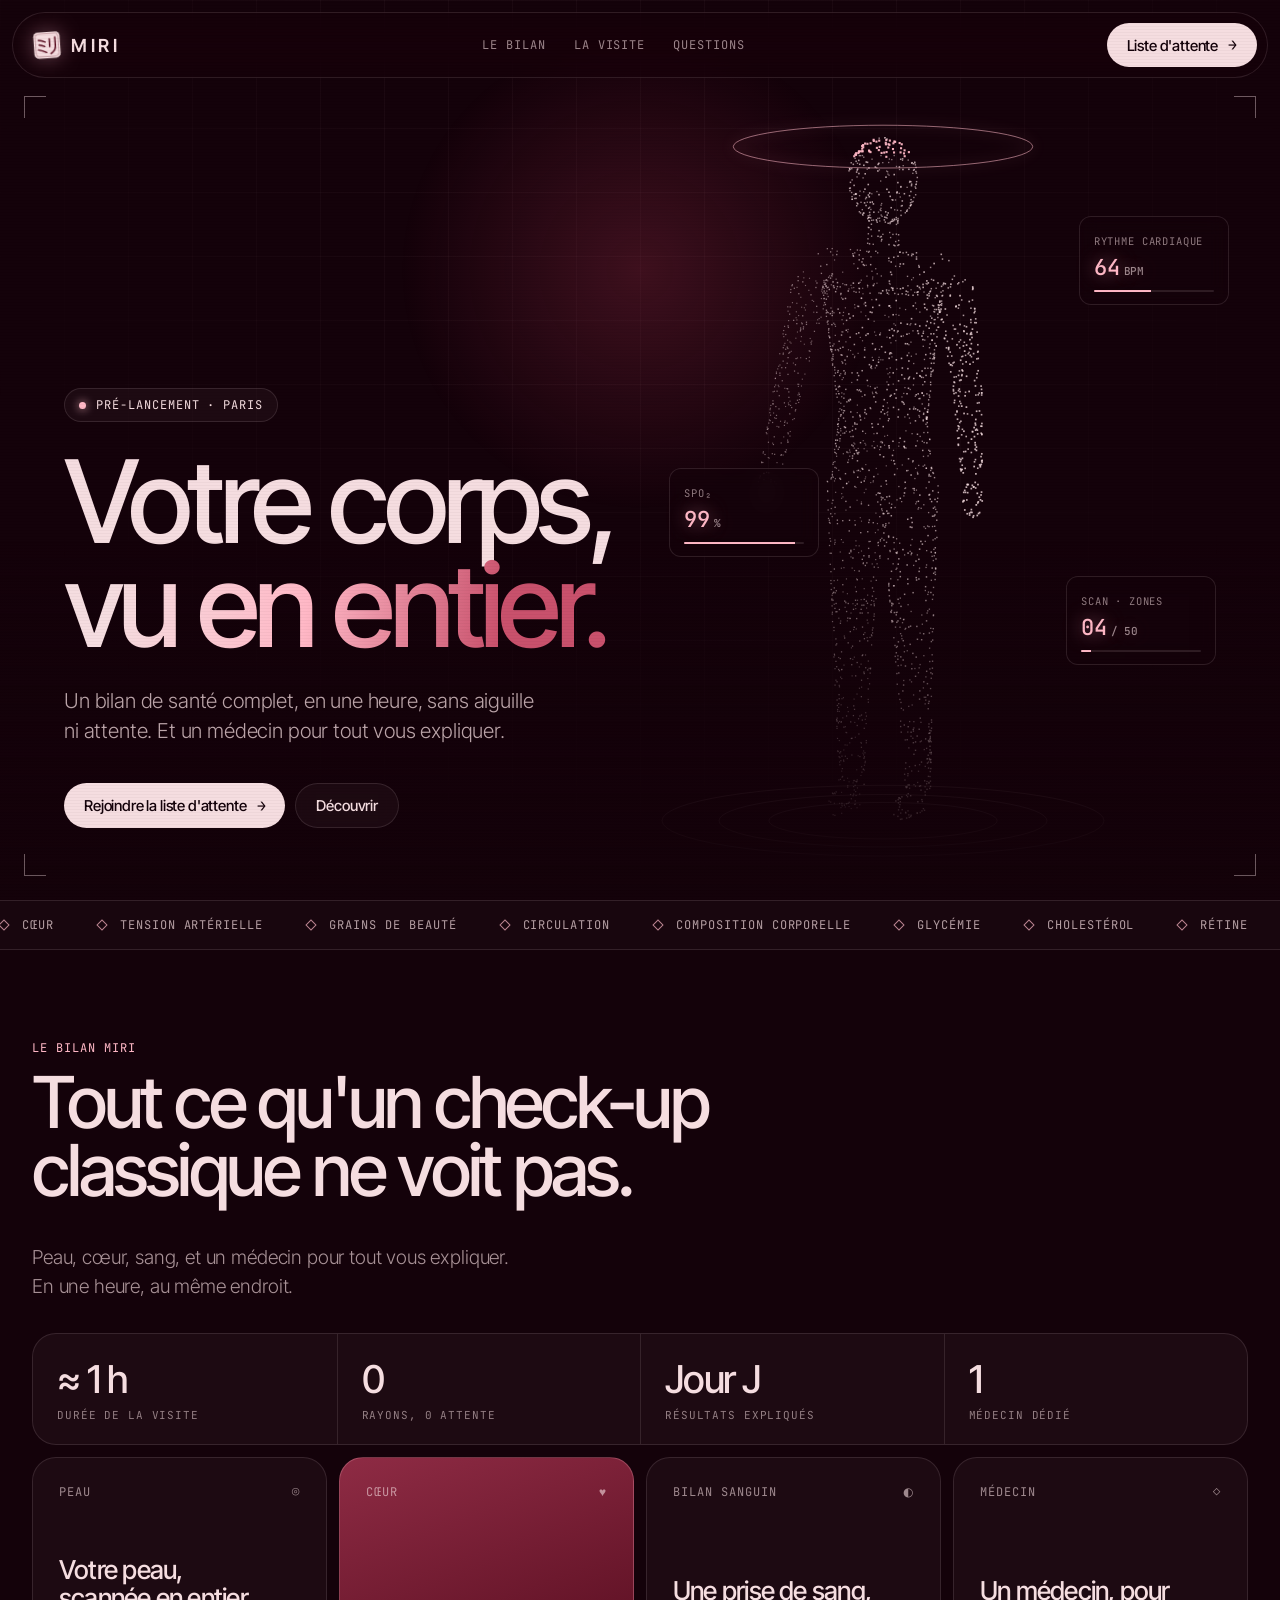
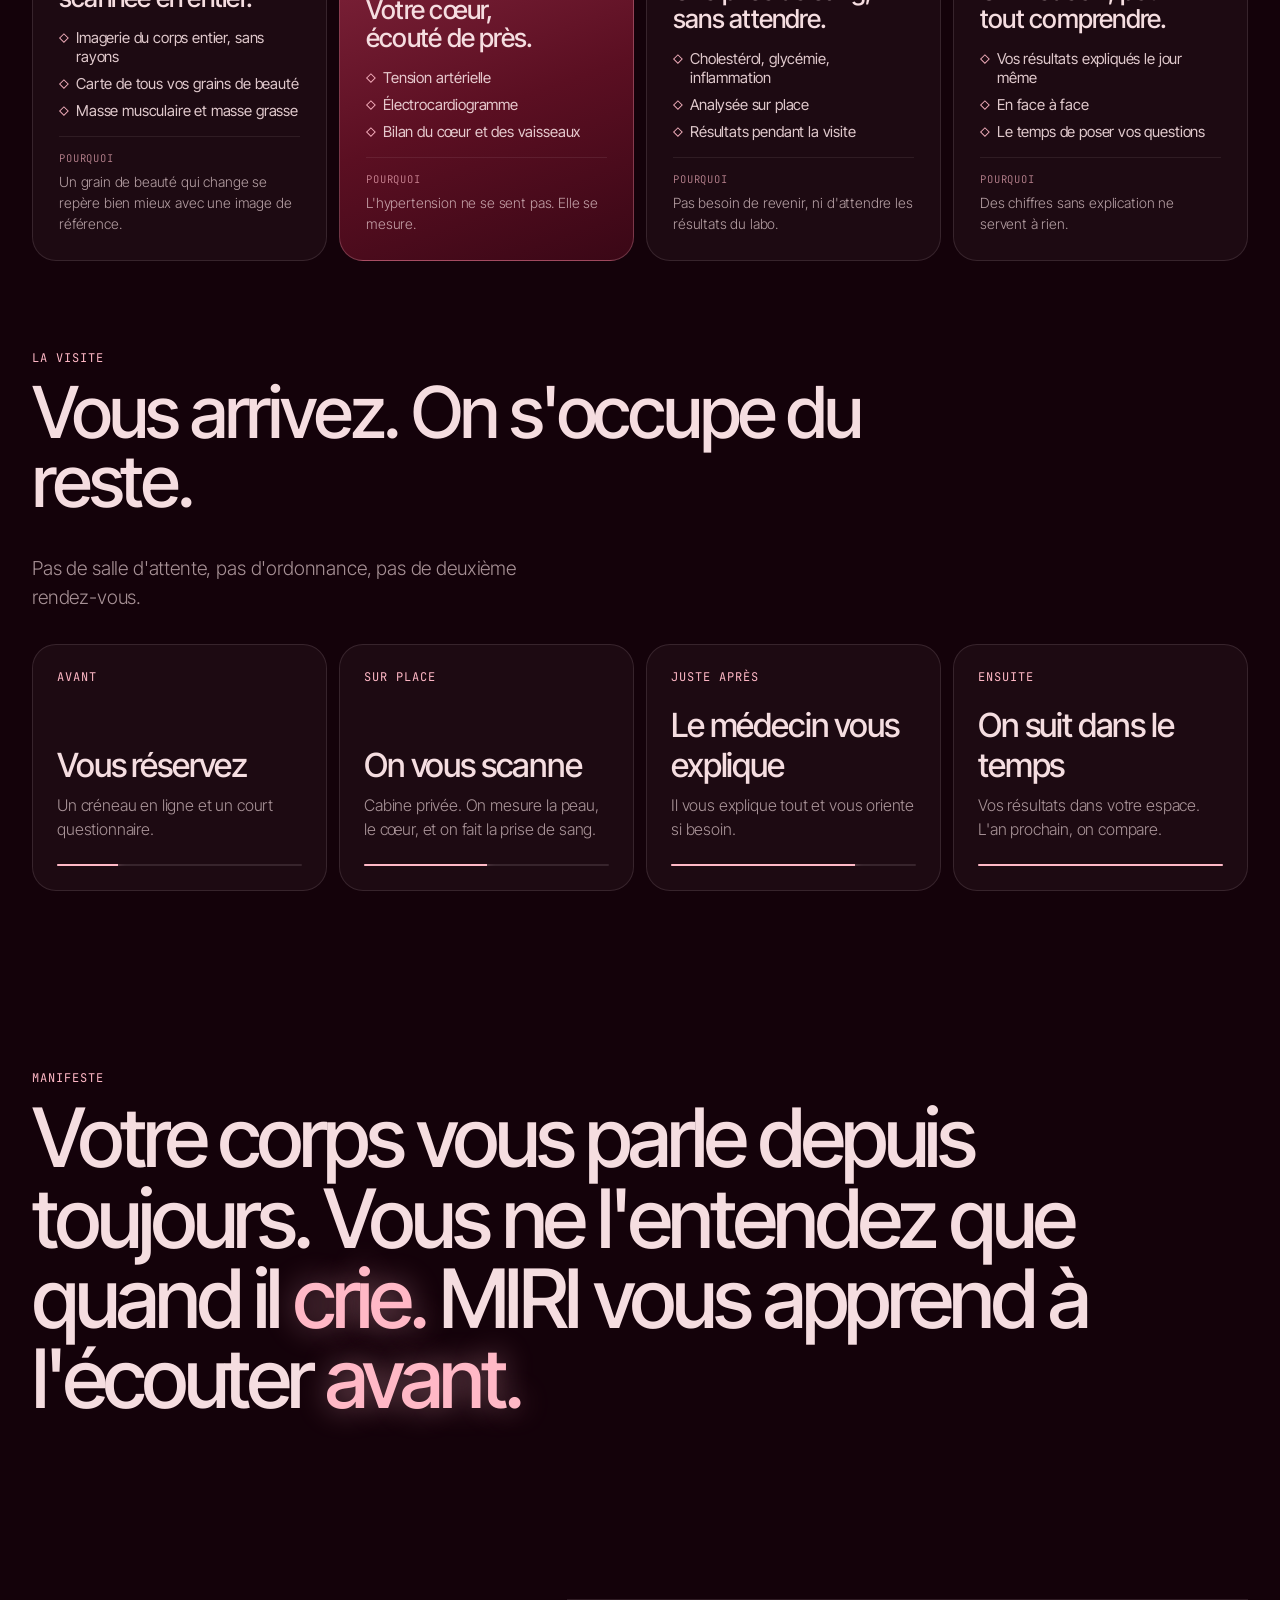
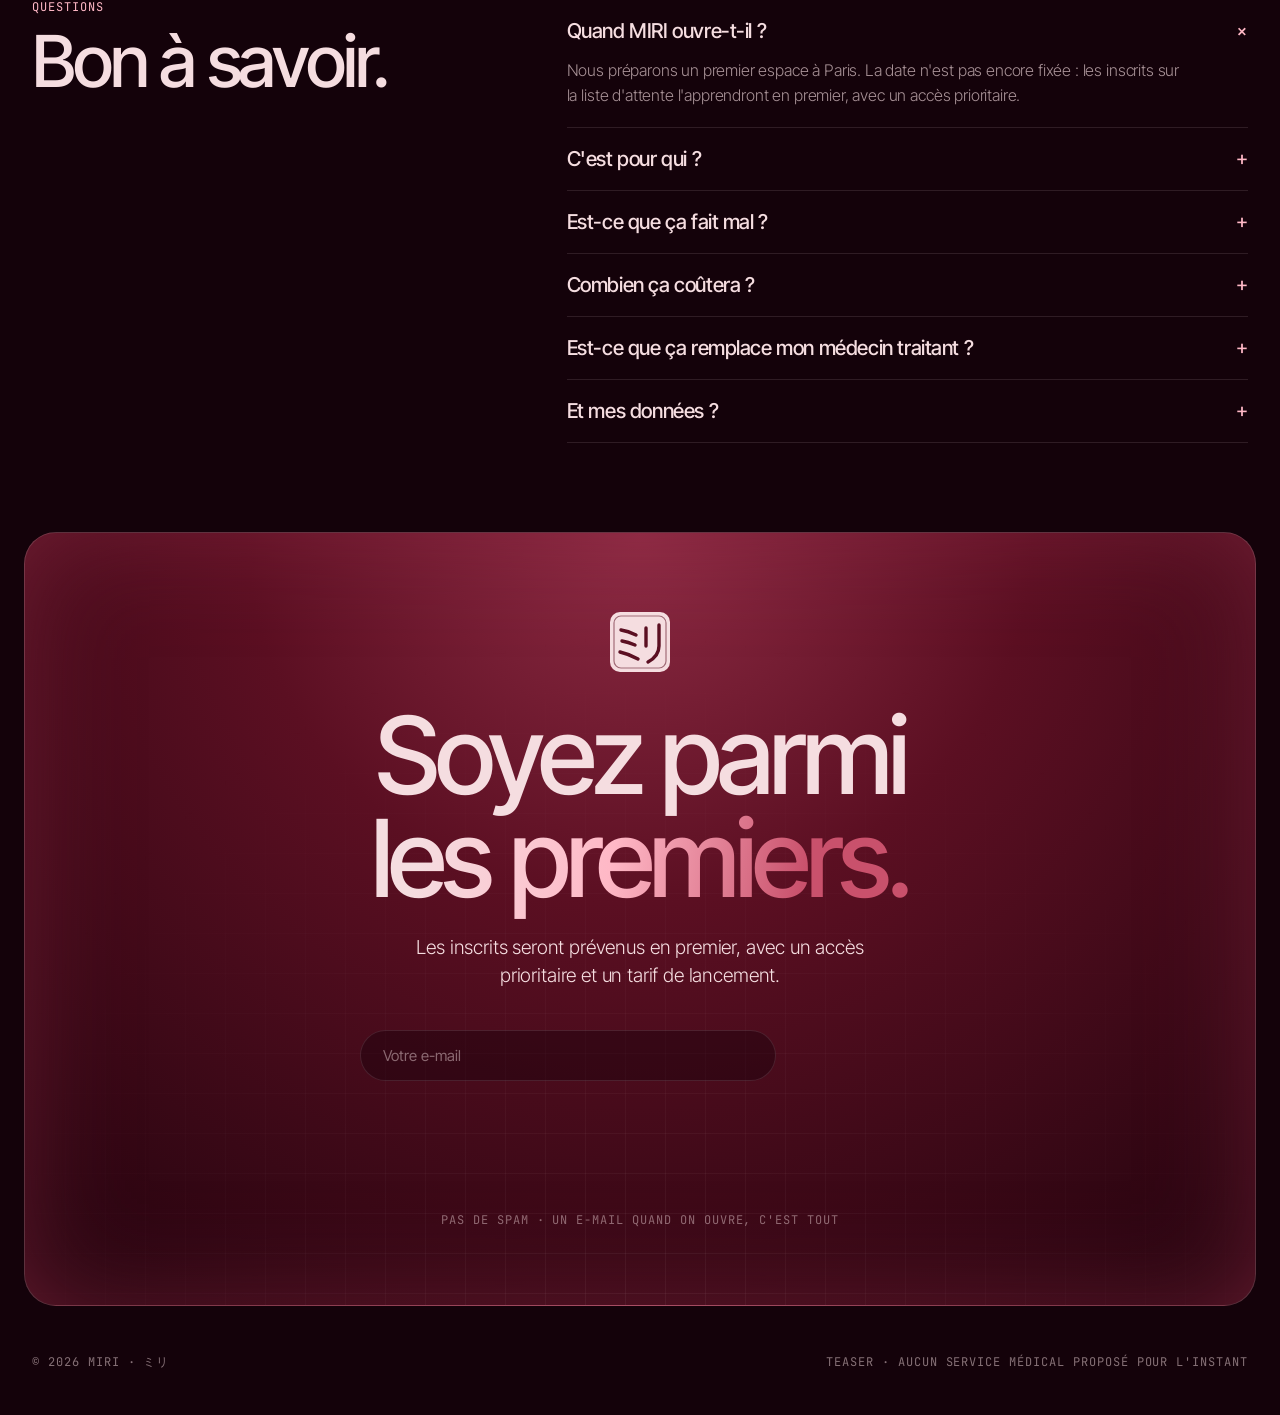
==== miri/index.html @ 39c19b1c "MIRI : cartes des étapes plus compactes sur mobile Co-Authored-By: Claude Opus 5.5 <noreply@anthropi" ====
<!doctype html>
<html lang="fr">
<head>
<meta charset="utf-8">
<meta name="viewport" content="width=device-width, initial-scale=1">
<title>MIRI · Bientôt en France</title>
<meta name="description" content="MIRI arrive en France. Un bilan complet de votre corps, en une heure. Rejoignez la liste d'attente.">
<meta property="og:title" content="MIRI · Bientôt en France">
<meta property="og:description" content="Un bilan complet de votre corps, en une heure. Rejoignez la liste d'attente.">
<meta name="theme-color" content="#14020A">
<link rel="icon" href="data:image/svg+xml,%3Csvg%20xmlns%3D%22http%3A//www.w3.org/2000/svg%22%20viewBox%3D%220%200%2064%2064%22%3E%20%3Crect%20x%3D%222%22%20y%3D%222%22%20width%3D%2260%22%20height%3D%2260%22%20rx%3D%2210%22%20fill%3D%22%235B0F22%22/%3E%20%3Crect%20x%3D%226%22%20y%3D%226%22%20width%3D%2252%22%20height%3D%2252%22%20rx%3D%227%22%20fill%3D%22none%22%20stroke%3D%22%23F5DDE0%22%20stroke-width%3D%221.2%22%20opacity%3D%22.55%22/%3E%20%3Cg%20fill%3D%22none%22%20stroke%3D%22%23F5DDE0%22%20stroke-width%3D%223.4%22%20stroke-linecap%3D%22round%22%20stroke-linejoin%3D%22round%22%3E%20%3Cpath%20d%3D%22M13%2020%20Q20%2021%2028%2025%22/%3E%20%3Cpath%20d%3D%22M14%2031%20Q20%2032%2027%2035%22/%3E%20%3Cpath%20d%3D%22M12%2042%20Q21%2044%2030%2049%22/%3E%20%3Cpath%20d%3D%22M38%2018%20V36%22/%3E%20%3Cpath%20d%3D%22M51%2015%20V36%20Q51%2046%2040%2052%22/%3E%20%3C/g%3E%20%3C/svg%3E">
<link rel="preconnect" href="https://fonts.googleapis.com">
<link rel="preconnect" href="https://fonts.gstatic.com" crossorigin>
<link href="https://fonts.googleapis.com/css2?family=Inter+Tight:wght@300;400;500;600&family=JetBrains+Mono:wght@400;500&display=swap" rel="stylesheet">
<style>
:root{--bg:#14020A;--bg2:#1F0511;--b:#5B0F22;--b2:#8E2B44;--r:#F5DDE0;--rg:#FFB8C6;--glass:rgba(245,221,224,.04);--edge:rgba(245,221,224,.12);--amber:#E8B26A;--rad:24px}
*{box-sizing:border-box;margin:0;padding:0}
html{scroll-behavior:smooth}
body{background:var(--bg);color:var(--r);font-family:"Inter Tight",system-ui,sans-serif;-webkit-font-smoothing:antialiased;overflow-x:hidden;letter-spacing:-.01em}
body::before{content:"";position:fixed;inset:0;pointer-events:none;z-index:0;background-image:linear-gradient(rgba(245,221,224,.035) 1px,transparent 1px),linear-gradient(90deg,rgba(245,221,224,.035) 1px,transparent 1px);background-size:64px 64px;mask-image:radial-gradient(ellipse at 50% 0%,#000 30%,transparent 80%)}
body::after{content:"";position:fixed;inset:0;pointer-events:none;z-index:100;background:repeating-linear-gradient(0deg,rgba(0,0,0,.08) 0 1px,transparent 1px 3px);opacity:.35}
a{color:inherit;text-decoration:none}
.mono{font-family:"JetBrains Mono",ui-monospace,monospace;font-size:12px;letter-spacing:.08em;text-transform:uppercase}
.wrap{max-width:1320px;margin:0 auto;padding:0 clamp(16px,3vw,32px);position:relative;z-index:1}
#glow{position:fixed;width:520px;height:520px;border-radius:50%;pointer-events:none;z-index:0;background:radial-gradient(circle,rgba(142,43,68,.35),transparent 65%);transform:translate(-50%,-50%);left:50%;top:30%;transition:left .25s ease-out,top .25s ease-out}

/* NAV */
nav{position:fixed;top:12px;left:50%;transform:translateX(-50%);z-index:30;width:min(1296px,calc(100% - 24px));padding:10px 10px 10px 20px;border-radius:999px;border:1px solid var(--edge);background:rgba(20,2,10,.55);backdrop-filter:blur(18px) saturate(1.4);display:flex;align-items:center;justify-content:space-between}
.logo{display:flex;align-items:center;gap:10px;font-weight:600;font-size:18px;letter-spacing:.2em}
.logo .seal{width:28px;height:28px;transform:rotate(-4deg);transition:transform .4s;filter:drop-shadow(0 0 10px rgba(255,184,198,.35))}
.logo:hover .seal{transform:rotate(0)}
.logo .seal rect:first-child{fill:var(--r)}.logo .seal rect+rect{stroke:var(--b)}.logo .seal g{stroke:var(--b)}
.links{display:flex;gap:28px}
.links a{opacity:.6;transition:opacity .2s}.links a:hover{opacity:1}
.pill{display:inline-flex;align-items:center;gap:10px;border-radius:999px;padding:12px 20px;font-size:15px;font-weight:500;background:var(--r);color:var(--bg);border:0;cursor:pointer;font-family:inherit;transition:box-shadow .3s,transform .2s;box-shadow:0 0 0 0 rgba(255,184,198,0)}
.pill:hover{box-shadow:0 0 32px 2px rgba(255,184,198,.45);transform:translateY(-1px)}
.pill.ghost{background:var(--glass);color:var(--r);border:1px solid var(--edge);backdrop-filter:blur(8px)}
.pill .arr{font-family:"JetBrains Mono",monospace}

/* HERO */
.hero{position:relative;min-height:100svh;display:flex;align-items:flex-end;overflow:hidden;padding-top:100px}
#sphere{position:absolute;right:6%;top:70px;bottom:20px;width:min(50vw,640px);height:calc(100% - 90px)}
.hero::after{content:"";position:absolute;inset:auto 0 0;height:40%;background:linear-gradient(transparent,var(--bg));pointer-events:none}
.hud{position:absolute;z-index:2;padding:12px 14px;border:1px solid var(--edge);border-radius:12px;background:rgba(20,2,10,.5);backdrop-filter:blur(10px);min-width:150px}
.hud .mono{opacity:.55;font-size:10.5px}
.hud b{display:block;font-family:"JetBrains Mono",monospace;font-weight:500;font-size:22px;margin-top:4px;color:var(--rg);text-shadow:0 0 18px rgba(255,184,198,.5)}
.hud b small{font-size:11px;opacity:.6;margin-left:4px;color:var(--r)}
.hud .bar{height:2px;background:var(--edge);margin-top:8px;border-radius:2px;overflow:hidden}
.hud .bar i{display:block;height:100%;background:var(--rg);width:60%;transition:width 1s}
.h1{right:4%;top:24%}.h2{right:36%;top:52%}.h3{right:5%;top:64%}
.corner{position:absolute;width:22px;height:22px;border-color:rgba(245,221,224,.4);border-style:solid;z-index:2}
.c1{top:96px;left:24px;border-width:1px 0 0 1px}.c2{top:96px;right:24px;border-width:1px 1px 0 0}
.c3{bottom:24px;left:24px;border-width:0 0 1px 1px}.c4{bottom:24px;right:24px;border-width:0 1px 1px 0}
.hero-copy{position:relative;z-index:3;padding:0 clamp(24px,5vw,72px) clamp(40px,6vw,72px);max-width:1000px}
.tag{display:inline-flex;gap:10px;align-items:center;padding:8px 14px;border-radius:999px;border:1px solid var(--edge);background:var(--glass);margin-bottom:28px}
.tag i{width:7px;height:7px;border-radius:50%;background:var(--rg);box-shadow:0 0 10px var(--rg);animation:blink 1.6s infinite}
@keyframes blink{50%{opacity:.25}}
h1{font-size:clamp(52px,9vw,140px);line-height:.9;font-weight:500;letter-spacing:-.05em}
.grad{background:linear-gradient(100deg,var(--r) 10%,var(--rg) 45%,#C9516C 80%);-webkit-background-clip:text;background-clip:text;color:transparent}
.hero-copy p{font-size:clamp(17px,1.6vw,21px);font-weight:300;max-width:480px;margin:28px 0 36px;opacity:.75;line-height:1.5}
.ctas{display:flex;gap:10px;flex-wrap:wrap}

/* MARQUEE */
.marquee{position:relative;z-index:1;overflow:hidden;padding:16px 0;border-block:1px solid var(--edge);background:rgba(245,221,224,.02)}
.track{display:flex;width:max-content;animation:mq 45s linear infinite}
.track span{display:flex;gap:14px;align-items:center;white-space:nowrap;padding-right:44px;opacity:.7}
.track span::before{content:"";width:6px;height:6px;border:1px solid var(--rg);transform:rotate(45deg)}
@keyframes mq{to{transform:translateX(-50%)}}

/* SECTIONS */
section{padding:clamp(56px,7vw,96px) 0;position:relative}
.kicker{color:var(--rg);margin-bottom:12px;display:flex;gap:10px;align-items:center}
h2{font-size:clamp(40px,5.6vw,84px);line-height:.96;font-weight:500;letter-spacing:-.045em;max-width:940px}
.lead{font-size:clamp(17px,1.5vw,20px);font-weight:300;line-height:1.5;max-width:500px;opacity:.65;margin-top:14px}
.head{display:flex;justify-content:space-between;align-items:flex-end;gap:24px;flex-wrap:wrap;margin-bottom:32px}

/* BENTO */
.bento{display:grid;grid-template-columns:repeat(4,1fr);grid-auto-rows:270px;gap:12px}
.card{border-radius:var(--rad);padding:26px;display:flex;flex-direction:column;justify-content:space-between;position:relative;overflow:hidden;background:var(--glass);border:1px solid var(--edge);backdrop-filter:blur(12px);transition:border-color .3s,transform .3s}
.card:hover{border-color:rgba(255,184,198,.4);transform:translateY(-3px)}
.card::before{content:"";position:absolute;inset:0;background:radial-gradient(400px circle at var(--mx,50%) var(--my,0%),rgba(255,184,198,.12),transparent 50%);opacity:0;transition:opacity .3s;pointer-events:none}
.card:hover::before{opacity:1}
.card.accent{background:linear-gradient(150deg,var(--b2),var(--b) 60%,#3A0716);border-color:rgba(255,184,198,.25)}
.card.big{grid-column:span 2;grid-row:span 2}
.card.wide{grid-column:span 2}
.card .top{display:flex;justify-content:space-between;opacity:.6}
.card .num{font-size:clamp(60px,7.4vw,120px);font-weight:500;letter-spacing:-.06em;line-height:.88}
.card h3{font-size:24px;font-weight:500;letter-spacing:-.02em;margin-top:6px}
.card p{font-size:15px;font-weight:300;opacity:.7;line-height:1.5;max-width:340px;margin-top:8px}
.ecg{position:absolute;left:0;right:0;top:34%;height:120px;opacity:.85}
.ecg path{fill:none;stroke:var(--rg);stroke-width:1.6;filter:drop-shadow(0 0 6px rgba(255,184,198,.8));stroke-dasharray:1200;stroke-dashoffset:1200;animation:draw 3.2s linear infinite}
@keyframes draw{to{stroke-dashoffset:0}}
.ring{width:92px;height:92px;align-self:flex-end}
.ring circle{fill:none;stroke-width:5}
.ring .bgc{stroke:var(--edge)}.ring .fg{stroke:var(--rg);stroke-linecap:round;stroke-dasharray:251;stroke-dashoffset:251;transition:stroke-dashoffset 2s ease;filter:drop-shadow(0 0 6px rgba(255,184,198,.6))}
.in .ring .fg,.ring.in .fg{stroke-dashoffset:60}


/* STATS + ZONES */
.stats{display:grid;grid-template-columns:repeat(4,1fr);border:1px solid var(--edge);border-radius:var(--rad);margin-bottom:12px;background:var(--glass)}
.stats div{padding:22px 24px;display:flex;flex-direction:column;gap:6px}
.stats div+div{border-left:1px solid var(--edge)}
.stats b{font-size:clamp(28px,3vw,44px);font-weight:500;letter-spacing:-.04em}
.stats .mono{opacity:.55;font-size:11px}
.zones{display:grid;grid-template-columns:repeat(4,1fr);gap:12px}
.zone{border-radius:var(--rad);padding:26px;display:flex;flex-direction:column;gap:16px;position:relative;overflow:hidden;background:var(--glass);border:1px solid var(--edge);min-height:300px;transition:border-color .3s,transform .3s}
.zone:hover{border-color:rgba(255,184,198,.4);transform:translateY(-3px)}
.zone.accent{background:linear-gradient(160deg,var(--b2),var(--b) 60%,#3A0716);border-color:rgba(255,184,198,.25)}
.zone .top{display:flex;justify-content:space-between;opacity:.6}
.zone h3{font-size:26px;line-height:1.08;text-wrap:balance;font-weight:500;letter-spacing:-.03em;margin-top:auto}
.zone ul{list-style:none;display:flex;flex-direction:column;gap:8px}
.zone li{font-size:15px;display:flex;gap:10px;align-items:baseline;opacity:.9}
.zone li::before{content:"";flex:none;width:5px;height:5px;border:1px solid var(--rg);transform:rotate(45deg) translateY(-2px)}
.why{font-size:14px;font-weight:300;opacity:.7;line-height:1.5;border-top:1px solid var(--edge);padding-top:14px}
.why .mono{display:block;color:var(--rg);font-size:10.5px;margin-bottom:4px;opacity:1}
.zone .ecg{position:relative;top:auto;left:auto;right:auto;height:64px;margin:0 -26px;width:calc(100% + 52px)}
.steps{grid-template-columns:repeat(4,1fr)}

/* RESULTS */
.results{display:grid;grid-template-columns:1fr 1fr;gap:clamp(32px,5vw,80px);align-items:center}
.get{list-style:none;margin-top:32px;display:flex;flex-direction:column;border-top:1px solid var(--edge)}
.get li{padding:14px 0;border-bottom:1px solid var(--edge);display:flex;gap:14px;align-items:center}
.get li::before{content:"✓";font-family:"JetBrains Mono",monospace;color:var(--rg);font-size:13px}
.report{border-radius:var(--rad);border:1px solid rgba(255,184,198,.25);background:linear-gradient(180deg,rgba(142,43,68,.25),rgba(20,2,10,.4));backdrop-filter:blur(14px);padding:24px;box-shadow:0 30px 80px -30px rgba(142,43,68,.7)}
.rhead{display:flex;justify-content:space-between;opacity:.6;padding-bottom:16px;border-bottom:1px solid var(--edge)}
.score{display:grid;grid-template-columns:repeat(3,1fr);gap:8px;margin:18px 0}
.score div{border:1px solid var(--edge);border-radius:14px;padding:12px 14px;display:flex;flex-direction:column;gap:4px}
.score b{font-family:"JetBrains Mono",monospace;font-weight:500;font-size:26px;color:var(--rg)}
.score b.warn{color:var(--amber)}
.score .mono{font-size:10px;opacity:.55}
.row{display:grid;grid-template-columns:1fr auto auto;gap:14px;align-items:center;padding:12px 0;border-top:1px solid var(--edge);font-size:15px}
.row .v{font-size:13px;opacity:.75}
.chip{font-size:12px;padding:5px 10px;border-radius:999px;white-space:nowrap}
.chip.ok{background:rgba(255,184,198,.12);color:var(--rg)}
.chip.watch{background:rgba(232,178,106,.14);color:var(--amber)}
.note{margin-top:14px;opacity:.4;font-size:10.5px}

/* NOT */
.nots{display:grid;grid-template-columns:repeat(3,1fr);gap:12px}
.nots div{border-top:1px solid var(--rg);padding-top:20px}
.nots b{display:block;font-size:22px;font-weight:500;letter-spacing:-.02em;margin-bottom:10px}
.nots p{font-weight:300;opacity:.65;line-height:1.55}


/* PROBLEM */
.facts{display:grid;grid-template-columns:repeat(3,1fr);gap:12px}
.facts div{border-radius:var(--rad);border:1px solid var(--edge);background:var(--glass);padding:28px;display:flex;flex-direction:column;gap:16px;min-height:240px;justify-content:space-between}
.facts b{font-size:clamp(48px,6vw,88px);font-weight:500;letter-spacing:-.05em;line-height:.9;color:var(--rg);text-shadow:0 0 40px rgba(255,184,198,.25)}
.facts p{font-weight:300;opacity:.75;line-height:1.5;max-width:340px}
.src{opacity:.4;font-size:10.5px;margin-top:16px}
.punch{font-size:clamp(28px,3.6vw,52px);font-weight:500;letter-spacing:-.04em;line-height:1.05;margin-top:8px;max-width:900px}

/* STEPS */
.steps{display:grid;gap:12px}
.step{border-radius:var(--rad);border:1px solid var(--edge);background:var(--glass);padding:24px;min-height:220px;display:flex;flex-direction:column}
.step .mono{color:var(--rg);display:flex;justify-content:space-between}
.step h3{font-size:clamp(26px,2.6vw,36px);font-weight:500;letter-spacing:-.035em;margin:auto 0 8px;padding-top:20px}
.step p{font-weight:300;line-height:1.55;opacity:.65;max-width:360px}
.prog{height:2px;background:var(--edge);margin-top:22px;border-radius:2px;overflow:hidden}
.prog i{display:block;height:100%;width:0;background:var(--rg);box-shadow:0 0 10px var(--rg);transition:width 1.6s ease .3s}
.step.in .prog i{width:var(--w)}

/* MANIFESTO */
.manifesto p{font-size:clamp(38px,6.4vw,100px);line-height:.98;font-weight:500;letter-spacing:-.05em;max-width:1240px}
.manifesto .w{opacity:.14;transition:opacity .5s,color .5s,text-shadow .5s}
.manifesto .w.on{opacity:1}
.manifesto .w.hot{color:var(--rg);text-shadow:0 0 30px rgba(255,184,198,.45)}

/* FAQ */
.faq{display:grid;grid-template-columns:1fr 1.4fr;gap:48px}
details{border-top:1px solid var(--edge);padding:18px 0}
details:last-child{border-bottom:1px solid var(--edge)}
summary{list-style:none;cursor:pointer;display:flex;justify-content:space-between;gap:20px;font-size:clamp(18px,1.6vw,22px);font-weight:500;letter-spacing:-.02em}
summary::-webkit-details-marker{display:none}
summary::after{content:"+";font-family:"JetBrains Mono",monospace;font-weight:400;font-size:20px;color:var(--rg);transition:transform .3s}
details[open] summary::after{transform:rotate(45deg)}
details p{margin-top:14px;font-weight:300;line-height:1.6;opacity:.65;max-width:620px}

/* WAITLIST */
.wl{padding:0 clamp(12px,2vw,24px) 12px;position:relative;z-index:1}
.wl-panel{border-radius:32px;position:relative;overflow:hidden;text-align:center;padding:clamp(44px,6vw,88px) clamp(20px,5vw,64px);background:radial-gradient(80% 120% at 50% 0%,var(--b2) 0%,var(--b) 40%,#25040F 100%);border:1px solid rgba(255,184,198,.25);box-shadow:0 0 120px -20px rgba(142,43,68,.7) inset}
.wl-panel::before{content:"";position:absolute;inset:0;background-image:linear-gradient(rgba(245,221,224,.06) 1px,transparent 1px),linear-gradient(90deg,rgba(245,221,224,.06) 1px,transparent 1px);background-size:40px 40px;mask-image:radial-gradient(circle at 50% 100%,#000,transparent 70%);pointer-events:none}
.big-seal{width:64px;height:64px;margin:0 auto 30px;display:block;transform:rotate(-4deg);filter:drop-shadow(0 0 24px rgba(255,184,198,.55))}
.big-seal rect:first-child{fill:var(--r)}.big-seal rect+rect{stroke:var(--b)}.big-seal g{stroke:var(--b)}
.wl-panel h2{margin:0 auto;font-size:clamp(48px,8.4vw,128px);position:relative}
.wl-panel .lead{margin:22px auto 40px;position:relative}
.count{display:flex;gap:10px;justify-content:center;margin-bottom:36px;position:relative}
.count div{border:1px solid var(--edge);background:rgba(20,2,10,.35);border-radius:14px;padding:12px 16px;min-width:76px}
.count b{display:block;font-family:"JetBrains Mono",monospace;font-weight:500;font-size:26px;color:var(--rg);text-shadow:0 0 14px rgba(255,184,198,.5)}
.count .mono{font-size:10px;opacity:.55}
form{display:flex;gap:8px;max-width:560px;margin:0 auto;flex-wrap:wrap;justify-content:center;position:relative}
input,select{flex:1 1 260px;background:rgba(20,2,10,.4);border:1px solid var(--edge);border-radius:999px;padding:15px 22px;color:var(--r);font:inherit;font-size:15px;outline:none;transition:border-color .2s,box-shadow .2s}
select{flex:1 1 100%;appearance:none;cursor:pointer}
select option{color:var(--b)}
input::placeholder{color:rgba(245,221,224,.45)}
input:focus,select:focus{border-color:var(--rg);box-shadow:0 0 0 4px rgba(255,184,198,.12)}
.msg{margin-top:20px;min-height:22px;font-size:15px;position:relative}
.fine{margin-top:30px;opacity:.45;position:relative}

footer{padding:36px 0 44px;position:relative;z-index:1}
.foot{display:flex;justify-content:space-between;flex-wrap:wrap;gap:16px;opacity:.5}

.reveal{opacity:0;transform:translateY(28px);filter:blur(6px);transition:opacity 1s cubic-bezier(.2,.7,.2,1),transform 1s cubic-bezier(.2,.7,.2,1),filter 1s}
.reveal.in{opacity:1;transform:none;filter:none}

@media(max-width:960px){
  .links{display:none}
  .bento{grid-template-columns:1fr 1fr;grid-auto-rows:230px}
  .faq,.results,.nots,.facts{grid-template-columns:1fr}
  .facts div{min-height:0}
  .steps,.zones{grid-template-columns:1fr 1fr}
  .stats{grid-template-columns:1fr 1fr}.stats div:nth-child(3){border-left:0}.stats div:nth-child(n+3){border-top:1px solid var(--edge)}
  .step{min-height:0}
  #sphere{right:-12%;top:70px;width:80vw;height:62%;bottom:auto;opacity:.85}
  .h2{display:none}.h1{right:6%;top:15%}.h3{right:auto;left:6%;top:24%}
}
@media(max-width:560px){
  .bento{grid-template-columns:1fr;grid-auto-rows:auto}
  .steps,.zones{grid-template-columns:1fr}
  .zone{min-height:0}.zone h3{margin-top:8px}
  .step,.zone{padding:20px}.steps,.zones{gap:8px}
  .step h3{padding-top:12px}.prog{margin-top:14px}
  .row{grid-template-columns:1fr auto;font-size:14px}.row .v{display:none}
  .card,.card.big,.card.wide{grid-column:auto;grid-row:auto;min-height:210px}
  .card.big{min-height:340px}
  .pill{padding:10px 16px;font-size:14px}
  .hud{min-width:0;padding:10px 12px}.hud b{font-size:18px}
  .count div{min-width:64px;padding:10px 12px}.count b{font-size:20px}
  .corner{display:none}
}
@media (prefers-reduced-motion:reduce){*{animation:none!important}.reveal{opacity:1;transform:none;filter:none;transition:none}}
</style>
</head>
<body>
<div id="glow" aria-hidden="true"></div>

<nav>
  <a href="#" class="logo" aria-label="MIRI"><svg class="seal" viewBox="0 0 64 64" aria-hidden="true">
  <rect x="2" y="2" width="60" height="60" rx="10" fill="#5B0F22"/>
  <rect x="6" y="6" width="52" height="52" rx="7" fill="none" stroke="#F5DDE0" stroke-width="1.2" opacity=".55"/>
  <g fill="none" stroke="#F5DDE0" stroke-width="3.4" stroke-linecap="round" stroke-linejoin="round">
    <path d="M13 20 Q20 21 28 25"/>
    <path d="M14 31 Q20 32 27 35"/>
    <path d="M12 42 Q21 44 30 49"/>
    <path d="M38 18 V36"/>
    <path d="M51 15 V36 Q51 46 40 52"/>
  </g>
</svg><span>MIRI</span></a>
  <div class="links mono"><a href="#bilan">Le bilan</a><a href="#etapes">La visite</a><a href="#faq">Questions</a></div>
  <a href="#liste" class="pill">Liste d'attente <span class="arr">→</span></a>
</nav>

<header class="hero">
  <canvas id="sphere" aria-hidden="true"></canvas>
  <span class="corner c1"></span><span class="corner c2"></span><span class="corner c3"></span><span class="corner c4"></span>
  <div class="hud h1" aria-hidden="true"><span class="mono">Rythme cardiaque</span><b><span id="bpm">62</span><small>BPM</small></b><div class="bar"><i id="bpmBar"></i></div></div>
  <div class="hud h2" aria-hidden="true"><span class="mono">SpO₂</span><b><span id="spo">98</span><small>%</small></b><div class="bar"><i style="width:92%"></i></div></div>
  <div class="hud h3" aria-hidden="true"><span class="mono">Scan · zones</span><b><span id="zones">0</span><small>/ 50</small></b><div class="bar"><i id="zBar" style="width:0"></i></div></div>
  <div class="hero-copy">
    <div class="tag mono"><i></i>Pré-lancement · Paris</div>
    <h1>Votre corps,<br><span class="grad">vu en entier.</span></h1>
    <p>Un bilan de santé complet, en une heure, sans aiguille ni attente. Et un médecin pour tout vous expliquer.</p>
    <div class="ctas"><a href="#liste" class="pill">Rejoindre la liste d'attente <span class="arr">→</span></a><a href="#bilan" class="pill ghost">Découvrir</a></div>
  </div>
</header>

<div class="marquee mono" aria-hidden="true"><div class="track">
  <span>Cœur</span><span>Tension artérielle</span><span>Grains de beauté</span><span>Circulation</span><span>Composition corporelle</span><span>Glycémie</span><span>Cholestérol</span><span>Rétine</span><span>Force de préhension</span>
  <span>Cœur</span><span>Tension artérielle</span><span>Grains de beauté</span><span>Circulation</span><span>Composition corporelle</span><span>Glycémie</span><span>Cholestérol</span><span>Rétine</span><span>Force de préhension</span>
</div></div>

<section id="bilan"><div class="wrap">
  <div class="head reveal">
    <div><div class="kicker mono">Le bilan MIRI</div><h2>Tout ce qu'un check-up classique ne voit pas.</h2></div>
    <p class="lead">Peau, cœur, sang, et un médecin pour tout vous expliquer. En une heure, au même endroit.</p>
  </div>
  <div class="stats reveal">
    <div><b>≈ 1 h</b><span class="mono">Durée de la visite</span></div>
    <div><b>0</b><span class="mono">Rayons, 0 attente</span></div>
    <div><b>Jour J</b><span class="mono">Résultats expliqués</span></div>
    <div><b>1</b><span class="mono">Médecin dédié</span></div>
  </div>
  <div class="zones">
    <article class="zone reveal">
      <div class="top mono"><span>Peau</span><span>◎</span></div>
      <h3>Votre peau, scannée en entier.</h3>
      <ul><li>Imagerie du corps entier, sans rayons</li><li>Carte de tous vos grains de beauté</li><li>Masse musculaire et masse grasse</li></ul>
      <p class="why"><span class="mono">Pourquoi</span>Un grain de beauté qui change se repère bien mieux avec une image de référence.</p>
    </article>
    <article class="zone accent reveal">
      <div class="top mono"><span>Cœur</span><span>♥</span></div>
      <svg class="ecg" viewBox="0 0 600 120" preserveAspectRatio="none"><path d="M0 60 H150 L170 60 L185 30 L200 95 L215 10 L232 80 L245 60 H330 L345 50 L360 60 H420 L438 60 L452 25 L468 100 L482 15 L498 78 L510 60 H600"/></svg>
      <h3>Votre cœur, écouté de près.</h3>
      <ul><li>Tension artérielle</li><li>Électrocardiogramme</li><li>Bilan du cœur et des vaisseaux</li></ul>
      <p class="why"><span class="mono">Pourquoi</span>L'hypertension ne se sent pas. Elle se mesure.</p>
    </article>
    <article class="zone reveal">
      <div class="top mono"><span>Bilan sanguin</span><span>◐</span></div>
      <h3>Une prise de sang, sans attendre.</h3>
      <ul><li>Cholestérol, glycémie, inflammation</li><li>Analysée sur place</li><li>Résultats pendant la visite</li></ul>
      <p class="why"><span class="mono">Pourquoi</span>Pas besoin de revenir, ni d'attendre les résultats du labo.</p>
    </article>
    <article class="zone reveal">
      <div class="top mono"><span>Médecin</span><span>◇</span></div>
      <h3>Un médecin, pour tout comprendre.</h3>
      <ul><li>Vos résultats expliqués le jour même</li><li>En face à face</li><li>Le temps de poser vos questions</li></ul>
      <p class="why"><span class="mono">Pourquoi</span>Des chiffres sans explication ne servent à rien.</p>
    </article>
  </div>
</div></section>

<section id="etapes" style="padding-top:0"><div class="wrap">
  <div class="head reveal"><div><div class="kicker mono">La visite</div><h2>Vous arrivez. On s'occupe du reste.</h2></div><p class="lead">Pas de salle d'attente, pas d'ordonnance, pas de deuxième rendez-vous.</p></div>
  <div class="steps">
    <div class="step reveal" style="--w:25%"><span class="mono"><span>Avant</span></span><h3>Vous réservez</h3><p>Un créneau en ligne et un court questionnaire.</p><div class="prog"><i></i></div></div>
    <div class="step reveal" style="--w:50%"><span class="mono"><span>Sur place</span></span><h3>On vous scanne</h3><p>Cabine privée. On mesure la peau, le cœur, et on fait la prise de sang.</p><div class="prog"><i></i></div></div>
    <div class="step reveal" style="--w:75%"><span class="mono"><span>Juste après</span></span><h3>Le médecin vous explique</h3><p>Il vous explique tout et vous oriente si besoin.</p><div class="prog"><i></i></div></div>
    <div class="step reveal" style="--w:100%"><span class="mono"><span>Ensuite</span></span><h3>On suit dans le temps</h3><p>Vos résultats dans votre espace. L'an prochain, on compare.</p><div class="prog"><i></i></div></div>
  </div>
</div></section>

<section class="manifesto"><div class="wrap">
  <div class="kicker mono">Manifeste</div>
  <p id="mani">Votre corps vous parle depuis toujours. Vous ne l'entendez que quand il crie. MIRI vous apprend à l'écouter avant.</p>
</div></section>

<section id="faq"><div class="wrap faq">
  <div class="reveal"><div class="kicker mono">Questions</div><h2>Bon à savoir.</h2></div>
  <div class="reveal">
    <details open><summary>Quand MIRI ouvre-t-il&nbsp;?</summary><p>Nous préparons un premier espace à Paris. La date n'est pas encore fixée : les inscrits sur la liste d'attente l'apprendront en premier, avec un accès prioritaire.</p></details>
    <details><summary>C'est pour qui&nbsp;?</summary><p>Pour tous les adultes qui se sentent bien et veulent le vérifier. Pas besoin d'ordonnance ni de symptôme pour venir.</p></details>
    <details><summary>Est-ce que ça fait mal&nbsp;?</summary><p>Non. Tout est non invasif, à part une petite prise de sang.</p></details>
    <details><summary>Combien ça coûtera&nbsp;?</summary><p>Le prix sera annoncé à l'ouverture. Les premiers inscrits bénéficieront d'un tarif de lancement.</p></details>
    <details><summary>Est-ce que ça remplace mon médecin traitant&nbsp;?</summary><p>Non. MIRI est complémentaire : vous repartez avec un compte rendu que vous pouvez partager avec votre médecin.</p></details>
    <details><summary>Et mes données&nbsp;?</summary><p>Elles seront hébergées en France, chez un hébergeur certifié pour les données de santé, et ne seront jamais revendues.</p></details>
  </div>
</div></section>

<div class="wl" id="liste"><div class="wl-panel">
  <svg class="big-seal reveal" viewBox="0 0 64 64" aria-hidden="true">
  <rect x="2" y="2" width="60" height="60" rx="10" fill="#5B0F22"/>
  <rect x="6" y="6" width="52" height="52" rx="7" fill="none" stroke="#F5DDE0" stroke-width="1.2" opacity=".55"/>
  <g fill="none" stroke="#F5DDE0" stroke-width="3.4" stroke-linecap="round" stroke-linejoin="round">
    <path d="M13 20 Q20 21 28 25"/>
    <path d="M14 31 Q20 32 27 35"/>
    <path d="M12 42 Q21 44 30 49"/>
    <path d="M38 18 V36"/>
    <path d="M51 15 V36 Q51 46 40 52"/>
  </g>
</svg>
  <h2 class="reveal">Soyez parmi<br><span class="grad">les premiers.</span></h2>
  <p class="lead reveal">Les inscrits seront prévenus en premier, avec un accès prioritaire et un tarif de lancement.</p>
  <form id="form" class="reveal" novalidate>
    <input type="email" name="email" placeholder="Votre e-mail" required autocomplete="email">
    <button class="pill" type="submit">Je m'inscris <span class="arr">→</span></button>
    <select name="ville" aria-label="Ville">
      <option value="">Votre ville (facultatif)</option>
      <option>Paris</option><option>Lyon</option><option>Marseille</option><option>Bordeaux</option><option>Lille</option><option>Nice</option><option>Autre</option>
    </select>
  </form>
  <div class="msg" id="msg" role="status"></div>
  <div class="fine mono">Pas de spam · Un e-mail quand on ouvre, c'est tout</div>
</div></div>

<footer><div class="wrap foot mono">
  <span>© 2026 MIRI · ミリ</span>
  <span>Teaser · Aucun service médical proposé pour l'instant</span>
</div></footer>

<script>
// Remplacez par votre endpoint (Formspree, Tally, Google Apps Script...). Laissez vide pour un test local.
const FORM_ENDPOINT = "";

const reduce = matchMedia('(prefers-reduced-motion: reduce)').matches;

/* Corps humain en particules */
(() => {
  const c = document.getElementById('sphere'), x = c.getContext('2d');
  const pts = [];
  const add = (p) => pts.push(p);
  // segment effilé : de a à b, rayon r0 -> r1, aplatissement en profondeur zs
  const cap = (a, b, r0, r1, n, zs = .8) => {
    const ax = [b[0]-a[0], b[1]-a[1], b[2]-a[2]], L = Math.hypot(...ax) || 1, d = ax.map(v => v / L);
    let u = Math.abs(d[1]) < .9 ? [d[2], 0, -d[0]] : [1, 0, 0];
    const ul = Math.hypot(...u); u = u.map(v => v / ul);
    const v = [d[1]*u[2]-d[2]*u[1], d[2]*u[0]-d[0]*u[2], d[0]*u[1]-d[1]*u[0]];
    for (let i = 0; i < n; i++) {
      const t = Math.random(), th = Math.random() * 6.283, r = r0 + (r1 - r0) * t;
      const cx = Math.cos(th) * r, sy = Math.sin(th) * r;
      add([a[0] + ax[0]*t + u[0]*cx + v[0]*sy, a[1] + ax[1]*t + u[1]*cx + v[1]*sy, (a[2] + ax[2]*t + u[2]*cx + v[2]*sy) * zs]);
    }
  };
  const ell = (c0, rx, ry, rz, n) => {
    for (let i = 0; i < n; i++) {
      const y = 1 - 2 * Math.random(), r = Math.sqrt(1 - y*y), th = Math.random() * 6.283;
      add([c0[0] + Math.cos(th)*r*rx, c0[1] + y*ry, c0[2] + Math.sin(th)*r*rz]);
    }
  };
  ell([0, .83, 0], .095, .12, .105, 260);                 // tête
  cap([0, .64, 0], [0, .73, 0], .045, .042, 50, 1);       // cou
  cap([0, .55, 0], [0, .16, 0], .19, .135, 520, .62);     // torse
  cap([-.2, .57, 0], [.2, .57, 0], .06, .06, 120, 1);     // épaules
  cap([0, .17, 0], [0, -.02, 0], .135, .16, 220, .65);    // bassin
  for (const s of [-1, 1]) {
    cap([s*.23, .56, 0], [s*.29, .28, .02], .055, .042, 130, 1);   // bras
    cap([s*.29, .28, .02], [s*.33, .02, .06], .042, .03, 110, 1);  // avant-bras
    ell([s*.34, -.05, .07], .03, .05, .022, 40);                   // main
    cap([s*.085, -.02, 0], [s*.1, -.46, 0], .085, .055, 230, 1);   // cuisse
    cap([s*.1, -.46, 0], [s*.11, -.88, -.01], .055, .035, 180, 1); // jambe
    cap([s*.11, -.91, -.02], [s*.115, -.93, .09], .035, .03, 40, 1); // pied
  }
  let W, H, a = .4, mx = 0, my = 0;
  const size = () => { const d = devicePixelRatio || 1; W = c.clientWidth; H = c.clientHeight; c.width = W * d; c.height = H * d; x.setTransform(d, 0, 0, d, 0, 0); };
  size(); addEventListener('resize', size);
  addEventListener('pointermove', e => { mx = e.clientX / innerWidth - .5; my = e.clientY / innerHeight - .5; });
  const draw = () => {
    x.clearRect(0, 0, W, H);
    const R = Math.min(H * .44, W * .9), cx = W / 2, cy = H * .5, ay = a + mx * .9, ax = .08 + my * .15;
    const sy = Math.sin(ay), cyy = Math.cos(ay), sx = Math.sin(ax), cxx = Math.cos(ax);
    const scan = Math.sin(a * 2.2) * .98;
    // plateforme
    x.strokeStyle = 'rgba(245,221,224,.14)'; x.lineWidth = 1;
    [.32, .46, .62].forEach(k => { x.beginPath(); x.ellipse(cx, cy + .97 * R, R * k, R * k * .16, 0, 0, 6.283); x.stroke(); });
    for (const [px, py, pz] of pts) {
      let X = px * cyy - pz * sy, Z = px * sy + pz * cyy;
      let Y = py * cxx - Z * sx; Z = py * sx + Z * cxx;
      const depth = (Z + .3) / .6, near = Math.abs(py - scan) < .025;
      x.fillStyle = near ? 'rgba(255,184,198,.95)' : `rgba(245,221,224,${.22 + Math.max(0, Math.min(1, depth)) * .65})`;
      const s = near ? 2.1 : .9 + Math.max(0, Math.min(1, depth)) * .9;
      x.fillRect(cx + X * R - s / 2, cy - Y * R - s / 2, s, s);
    }
    // anneau de scan
    const yS = cy - scan * R;
    x.strokeStyle = 'rgba(255,184,198,.55)'; x.shadowColor = 'rgba(255,184,198,.8)'; x.shadowBlur = 14;
    x.beginPath(); x.ellipse(cx, yS, R * .42, R * .06, 0, 0, 6.283); x.stroke(); x.shadowBlur = 0;
    a += .004;
    if (!reduce) requestAnimationFrame(draw);
  };
  draw();
})();

/* HUD */
let z = 0;
setInterval(() => {
  const b = 58 + Math.round(Math.random() * 8);
  document.getElementById('bpm').textContent = b;
  document.getElementById('bpmBar').style.width = (b - 40) * 2 + '%';
  document.getElementById('spo').textContent = 97 + Math.round(Math.random() * 2);
  z = z >= 50 ? 0 : z + 1;
  document.getElementById('zones').textContent = String(z).padStart(2, '0');
  document.getElementById('zBar').style.width = z * 2 + '%';
}, 900);

/* Halo qui suit la souris + lumière sur les cartes */
const glow = document.getElementById('glow');
addEventListener('pointermove', e => { glow.style.left = e.clientX + 'px'; glow.style.top = e.clientY + 'px'; }, {passive:true});
document.querySelectorAll('.card').forEach(el => el.addEventListener('pointermove', e => {
  const r = el.getBoundingClientRect(); el.style.setProperty('--mx', e.clientX - r.left + 'px'); el.style.setProperty('--my', e.clientY - r.top + 'px');
}));

/* Apparition au scroll */
const io = new IntersectionObserver(es => es.forEach(e => { if (e.isIntersecting) { e.target.classList.add('in'); io.unobserve(e.target); } }), {threshold:.12});
document.querySelectorAll('.reveal').forEach(el => io.observe(el));

/* Manifeste : les mots s'allument au scroll */
const mani = document.getElementById('mani');
const HOT = ['crie.', 'écouter', 'avant.'];
mani.innerHTML = mani.textContent.split(' ').map(w => `<span class="w${HOT.includes(w) ? ' hot' : ''}">${w}</span>`).join(' ');
const words = [...mani.querySelectorAll('.w')];
const lightWords = () => {
  const r = mani.getBoundingClientRect(), p = Math.min(1, Math.max(0, (innerHeight * .85 - r.top) / (r.height + innerHeight * .35)));
  words.forEach((w, i) => w.classList.toggle('on', i < p * words.length));
};
addEventListener('scroll', lightWords, {passive:true}); lightWords();

/* Formulaire */
const form = document.getElementById('form'), msg = document.getElementById('msg');
form.addEventListener('submit', async e => {
  e.preventDefault();
  const email = form.email.value.trim();
  if (!/^[^\s@]+@[^\s@]+\.[^\s@]+$/.test(email)) { msg.textContent = "Merci d'entrer un e-mail valide."; return; }
  const data = { email, ville: form.ville.value, date: new Date().toISOString() };
  msg.textContent = "Envoi…";
  try {
    if (FORM_ENDPOINT) {
      const r = await fetch(FORM_ENDPOINT, { method:'POST', headers:{'Content-Type':'application/json','Accept':'application/json'}, body: JSON.stringify(data) });
      if (!r.ok) throw new Error();
    } else {
      try { const l = JSON.parse(localStorage.getItem('miri_waitlist') || '[]'); l.push(data); localStorage.setItem('miri_waitlist', JSON.stringify(l)); } catch {}
    }
    form.reset();
    msg.textContent = "Accès réservé. Vous serez parmi les premiers informés ♡";
  } catch { msg.textContent = "Oups, réessayez dans un instant."; }
});
</script>
</body>
</html>
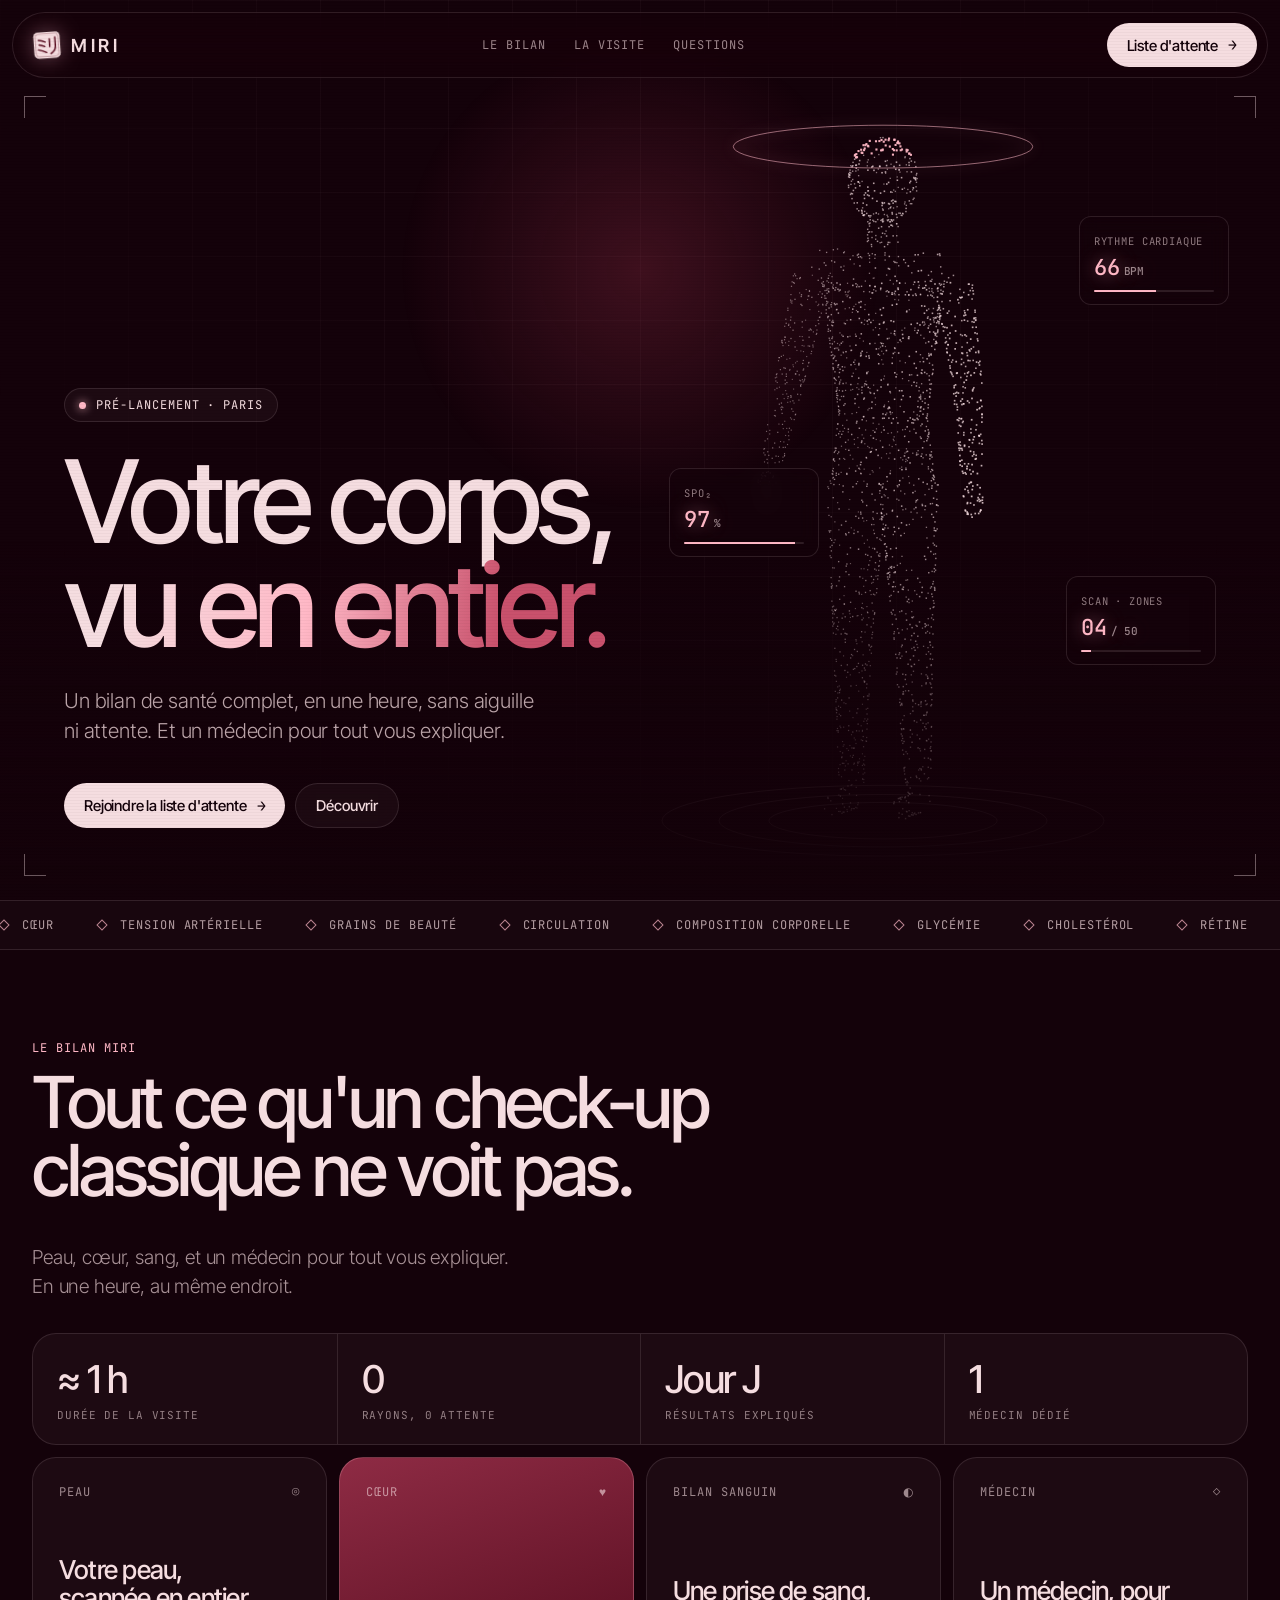
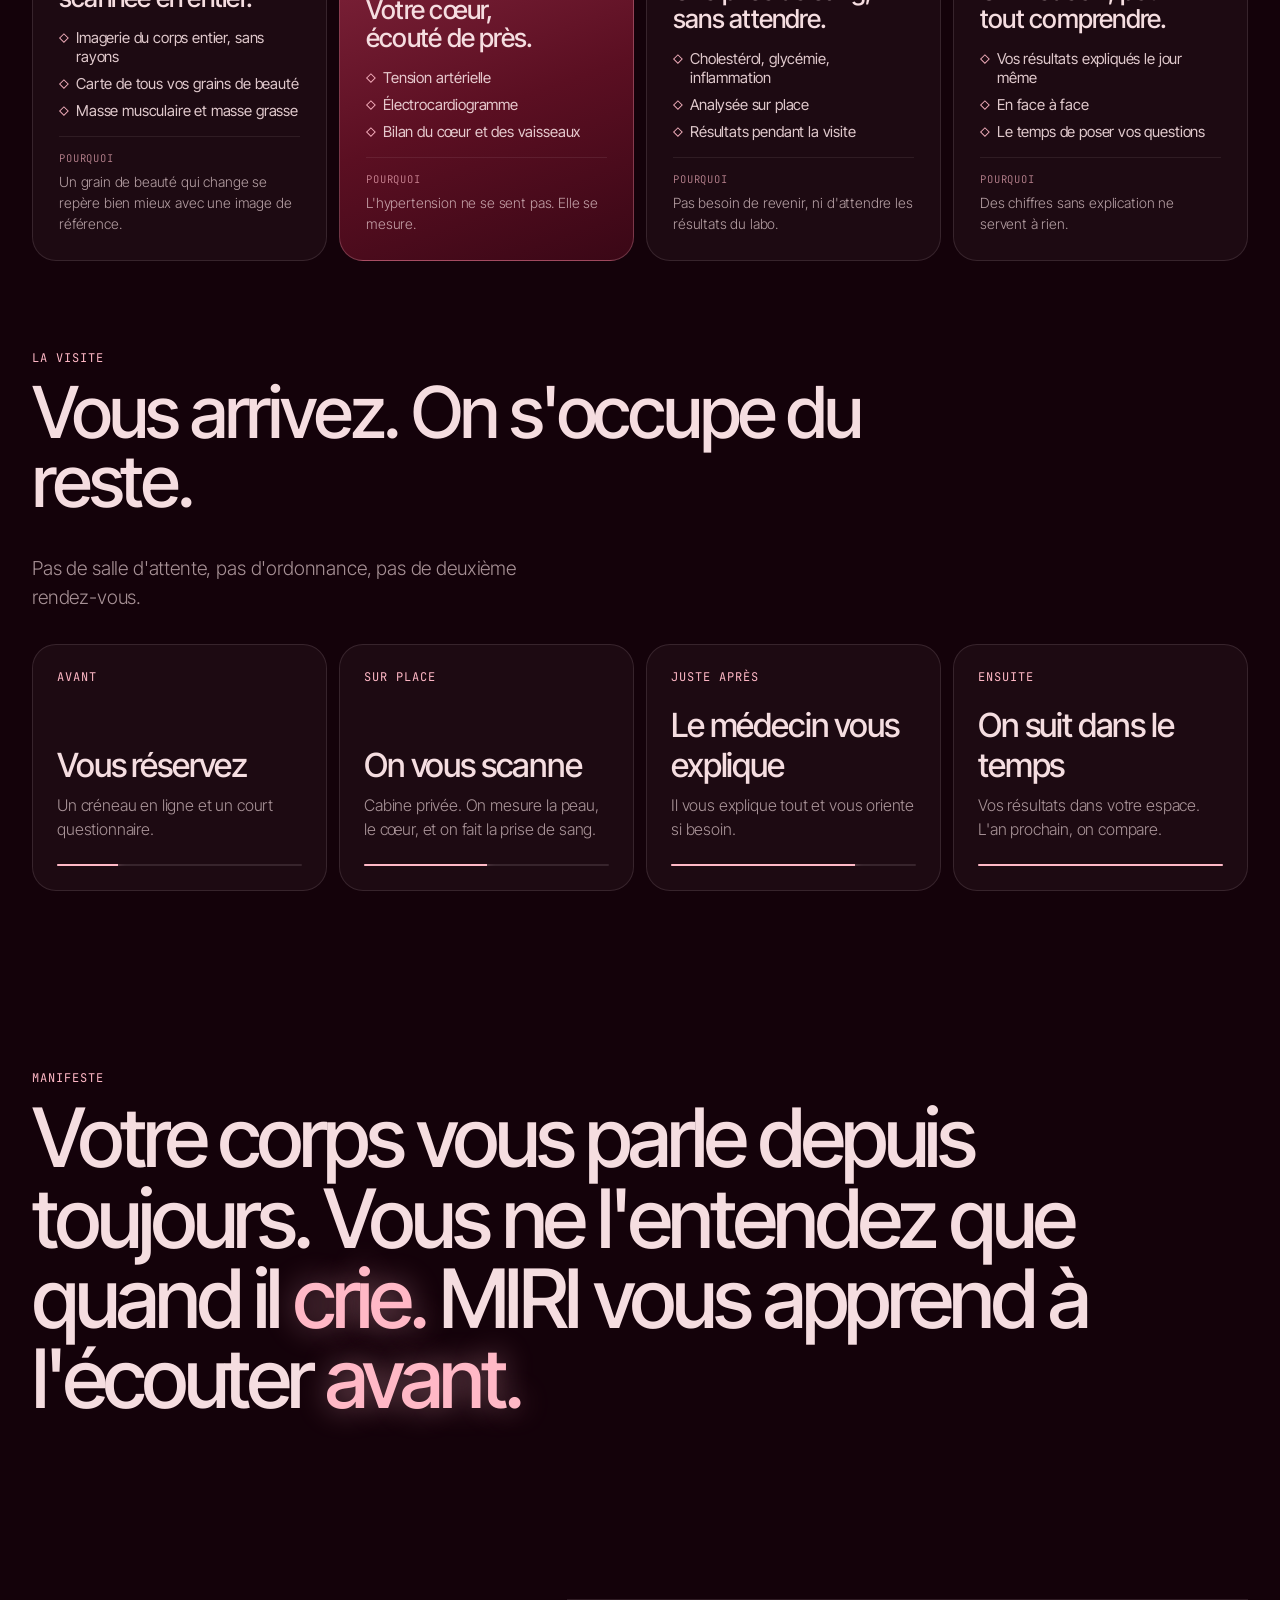
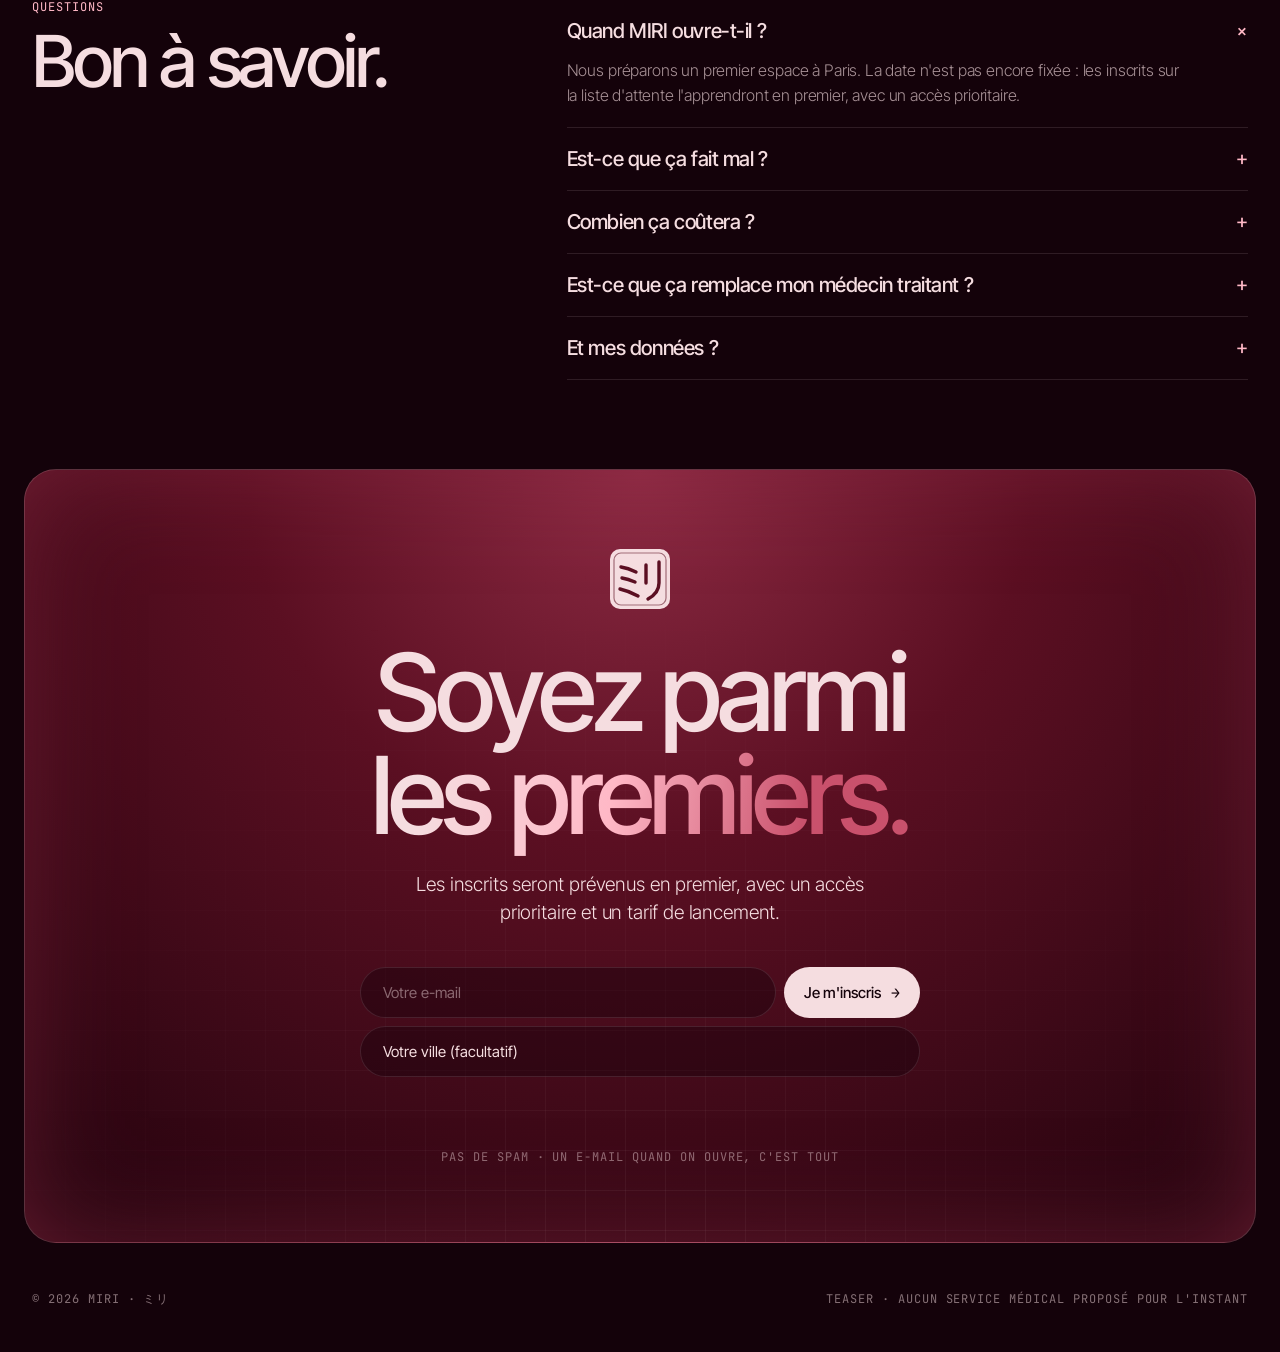
==== commit 3489322d: "MIRI : retrait de la question « C'est pour qui ? » de la FAQ Co-Authored-By: Claude Opus 5.5 <norepl" ====
--- a/miri/index.html
+++ b/miri/index.html
@@ -328,7 +328,6 @@
   <div class="reveal"><div class="kicker mono">Questions</div><h2>Bon à savoir.</h2></div>
   <div class="reveal">
     <details open><summary>Quand MIRI ouvre-t-il&nbsp;?</summary><p>Nous préparons un premier espace à Paris. La date n'est pas encore fixée : les inscrits sur la liste d'attente l'apprendront en premier, avec un accès prioritaire.</p></details>
-    <details><summary>C'est pour qui&nbsp;?</summary><p>Pour tous les adultes qui se sentent bien et veulent le vérifier. Pas besoin d'ordonnance ni de symptôme pour venir.</p></details>
     <details><summary>Est-ce que ça fait mal&nbsp;?</summary><p>Non. Tout est non invasif, à part une petite prise de sang.</p></details>
     <details><summary>Combien ça coûtera&nbsp;?</summary><p>Le prix sera annoncé à l'ouverture. Les premiers inscrits bénéficieront d'un tarif de lancement.</p></details>
     <details><summary>Est-ce que ça remplace mon médecin traitant&nbsp;?</summary><p>Non. MIRI est complémentaire : vous repartez avec un compte rendu que vous pouvez partager avec votre médecin.</p></details>
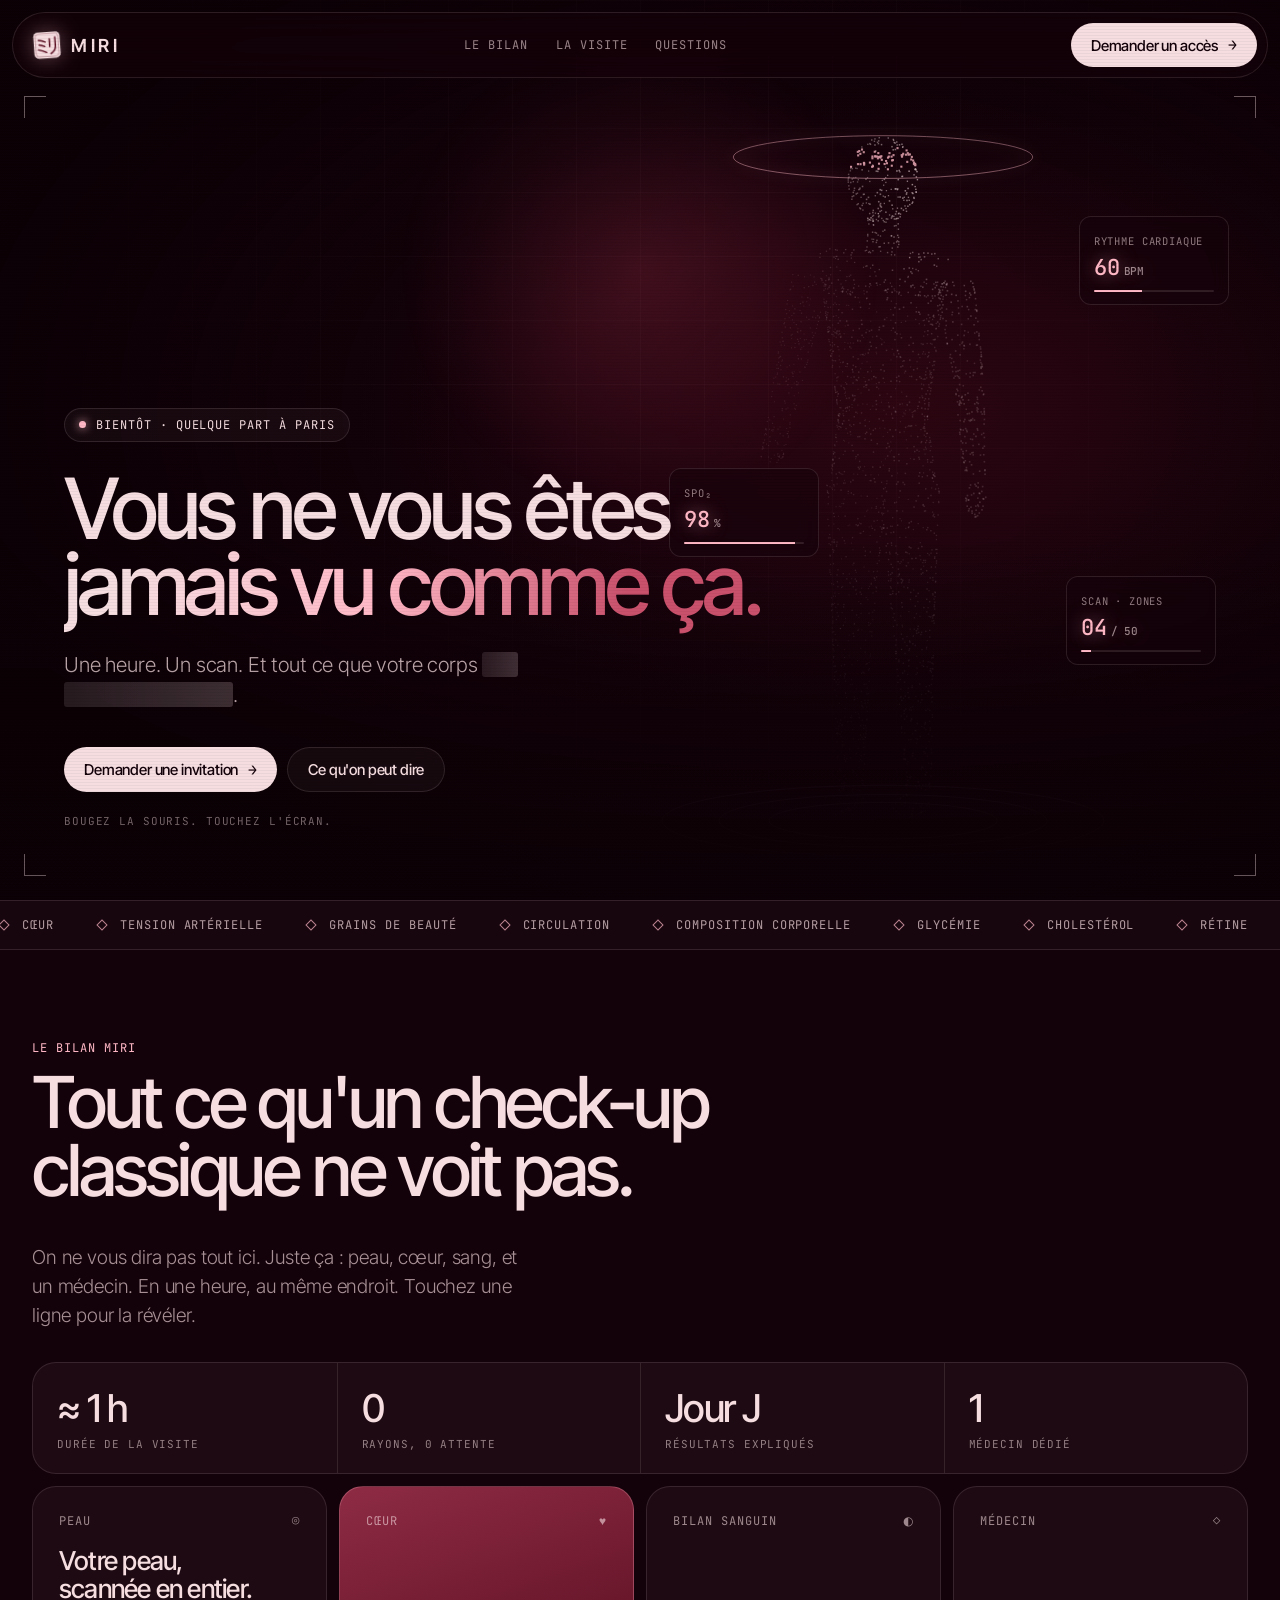
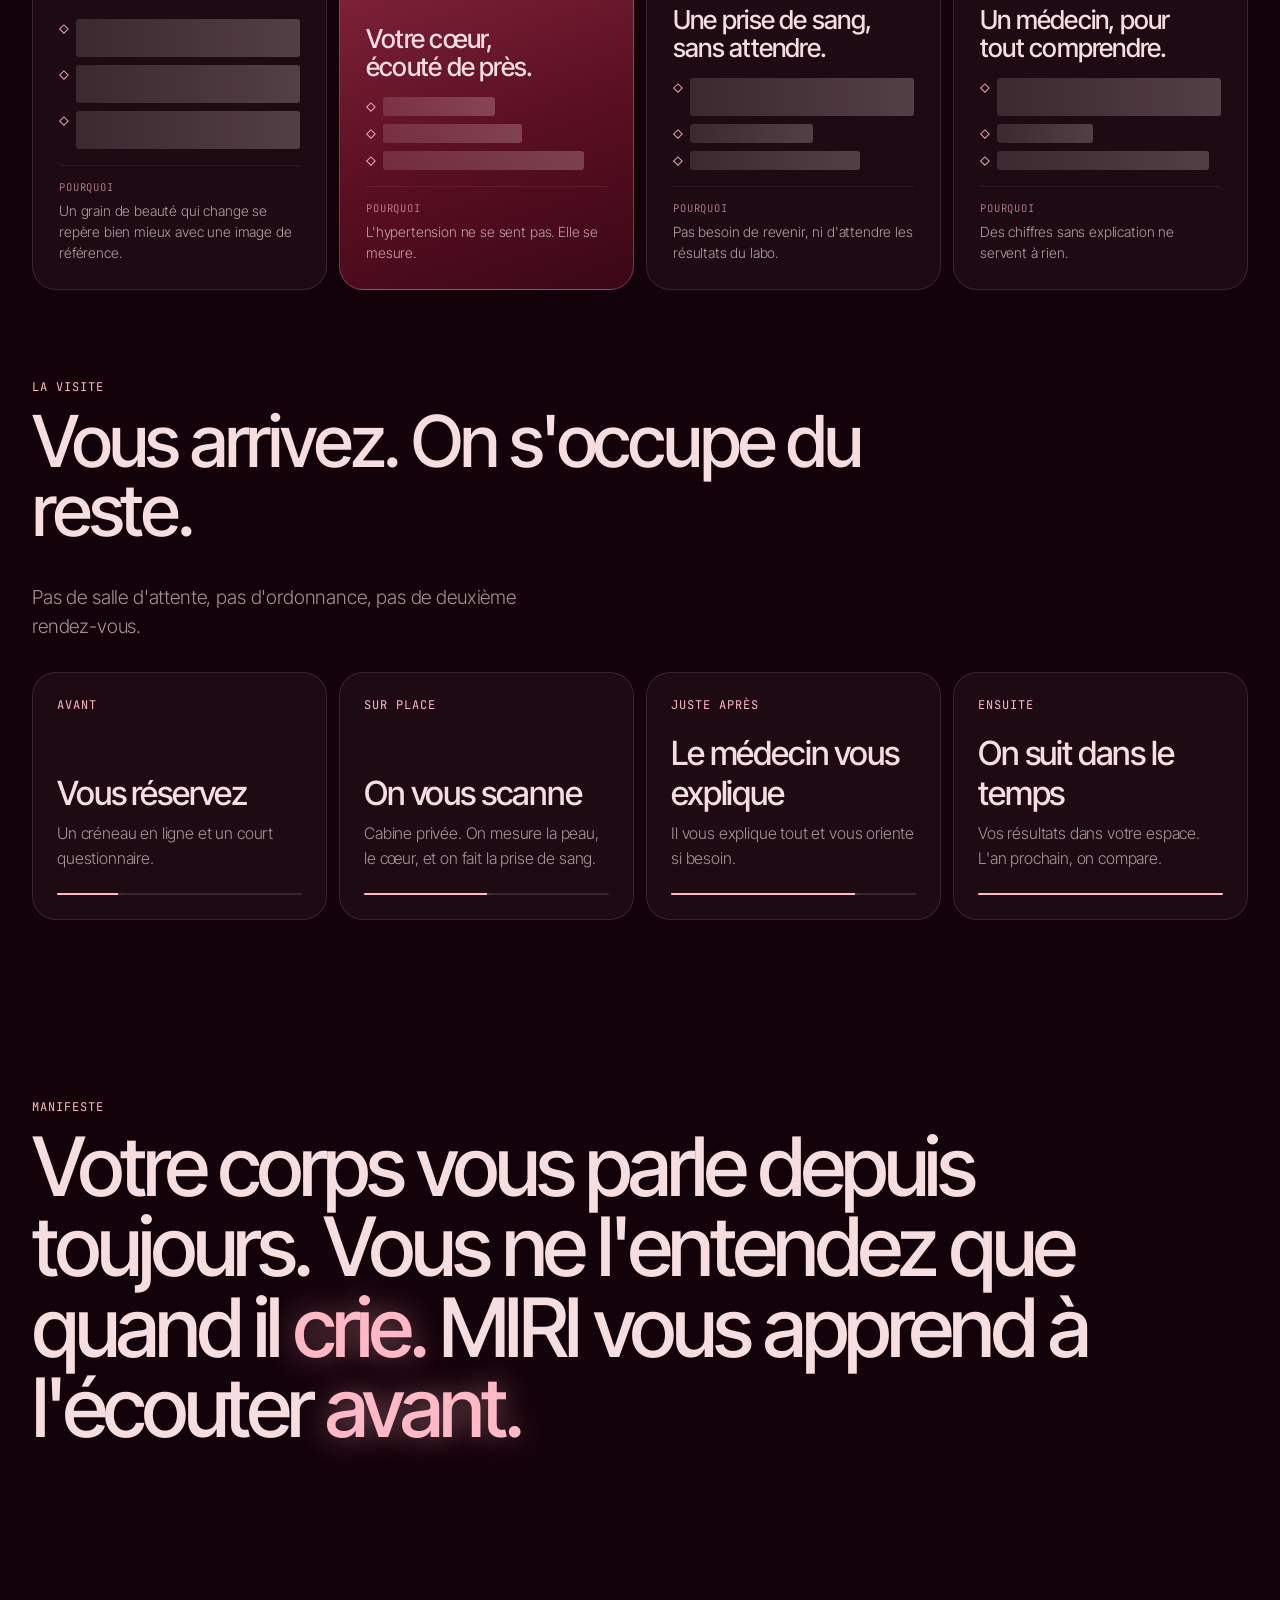
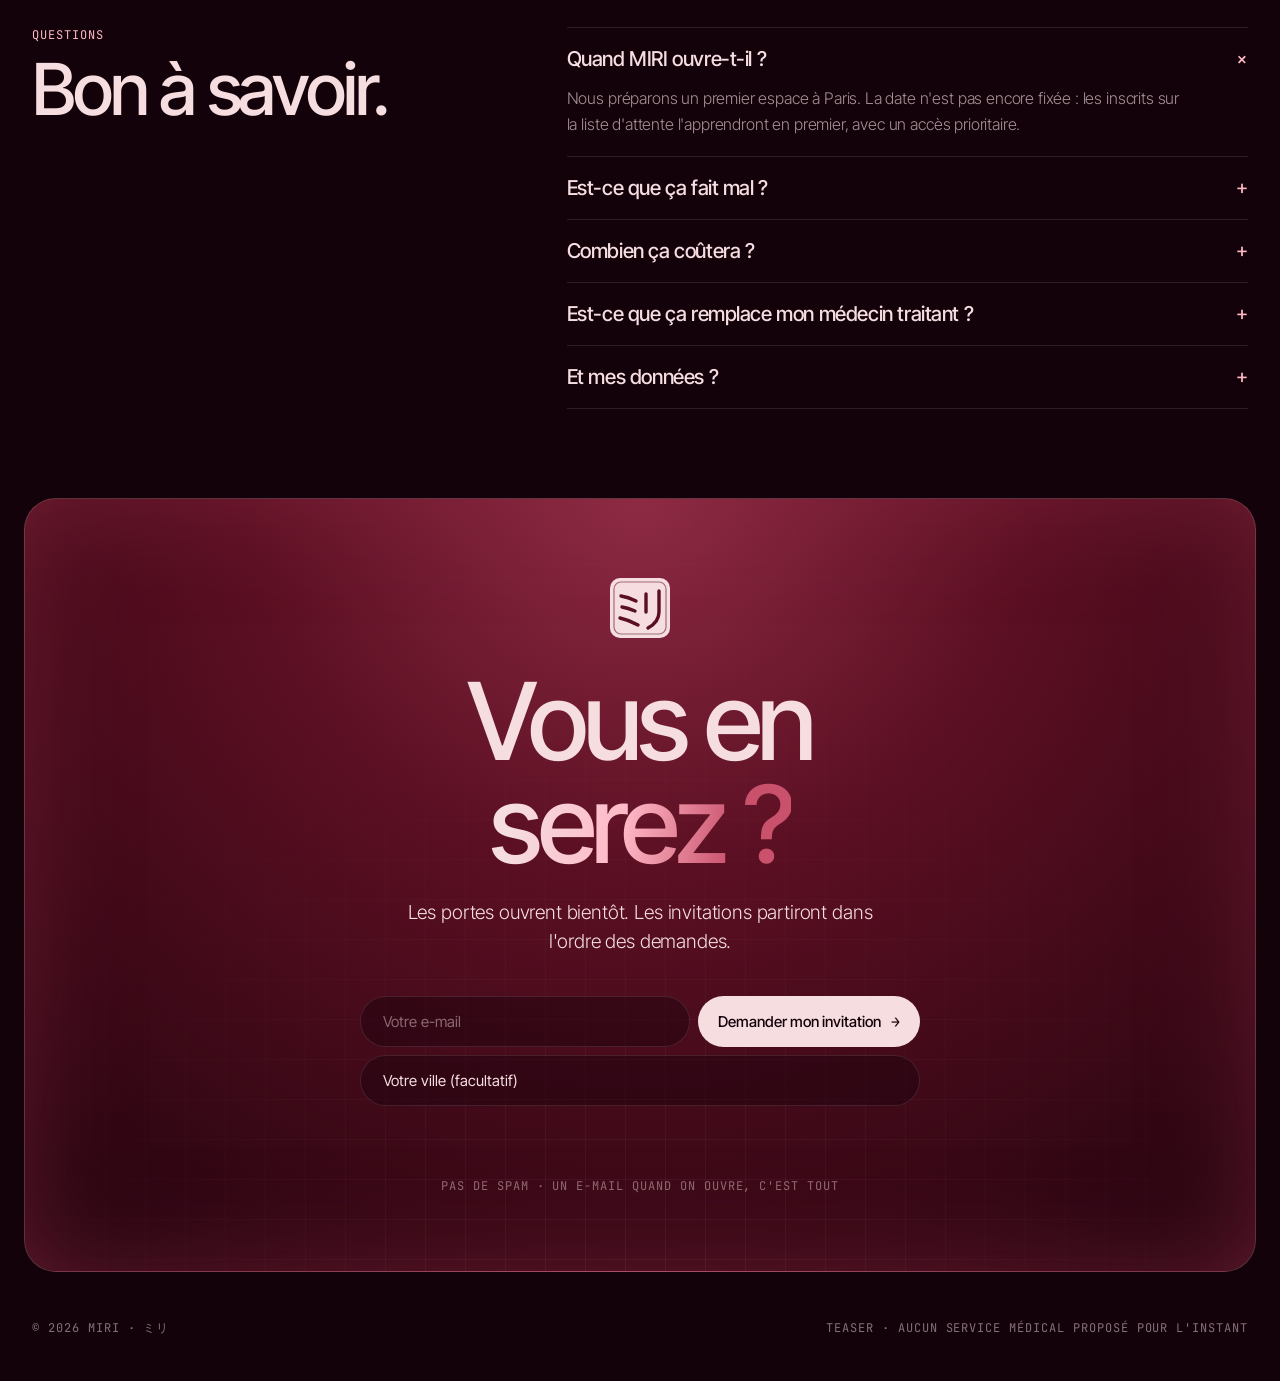
==== commit ae532518: "MIRI : version mystère (intro, texte qui se décode, lignes masquées à révéler, corps éclairé à la so" ====
--- a/miri/index.html
+++ b/miri/index.html
@@ -55,7 +55,7 @@
 .tag{display:inline-flex;gap:10px;align-items:center;padding:8px 14px;border-radius:999px;border:1px solid var(--edge);background:var(--glass);margin-bottom:28px}
 .tag i{width:7px;height:7px;border-radius:50%;background:var(--rg);box-shadow:0 0 10px var(--rg);animation:blink 1.6s infinite}
 @keyframes blink{50%{opacity:.25}}
-h1{font-size:clamp(52px,9vw,140px);line-height:.9;font-weight:500;letter-spacing:-.05em}
+h1{font-size:clamp(44px,6.6vw,104px);line-height:.9;font-weight:500;letter-spacing:-.05em}
 .grad{background:linear-gradient(100deg,var(--r) 10%,var(--rg) 45%,#C9516C 80%);-webkit-background-clip:text;background-clip:text;color:transparent}
 .hero-copy p{font-size:clamp(17px,1.6vw,21px);font-weight:300;max-width:480px;margin:28px 0 36px;opacity:.75;line-height:1.5}
 .ctas{display:flex;gap:10px;flex-wrap:wrap}
@@ -149,6 +149,21 @@
 .facts p{font-weight:300;opacity:.75;line-height:1.5;max-width:340px}
 .src{opacity:.4;font-size:10.5px;margin-top:16px}
 .punch{font-size:clamp(28px,3.6vw,52px);font-weight:500;letter-spacing:-.04em;line-height:1.05;margin-top:8px;max-width:900px}
+
+
+/* MYSTERE */
+#boot{position:fixed;inset:0;z-index:200;background:#0A0105;display:grid;place-items:center;transition:opacity .8s ease,visibility .8s}
+#boot.off{opacity:0;visibility:hidden}
+#boot .mono{font-size:13px;color:var(--rg);display:flex;gap:6px;align-items:center}
+#boot i{width:8px;height:14px;background:var(--rg);animation:blink 1s steps(1) infinite}
+.vignette{position:absolute;inset:0;pointer-events:none;z-index:1;background:radial-gradient(ellipse 70% 60% at 65% 45%,transparent 30%,rgba(10,1,5,.85) 100%)}
+.redact{position:relative;cursor:pointer;color:transparent;border-radius:3px;background:linear-gradient(90deg,rgba(245,221,224,.16),rgba(245,221,224,.28),rgba(245,221,224,.16));background-size:200% 100%;animation:shimmer 2.6s linear infinite;transition:color .5s,background .5s;-webkit-user-select:none;user-select:none;box-decoration-break:clone;-webkit-box-decoration-break:clone;padding:0 2px}
+.redact:hover{background-color:rgba(255,184,198,.3)}
+.redact.open{color:inherit;background:transparent;animation:none;cursor:default}
+@keyframes shimmer{to{background-position:-200% 0}}
+.hint{margin-top:22px;opacity:.45;font-size:11px}
+.hero{background:radial-gradient(60% 50% at 70% 45%,rgba(91,15,34,.35),transparent 70%)}
+body::after{opacity:.5}
 
 /* STEPS */
 .steps{display:grid;gap:12px}
@@ -233,6 +248,7 @@
 </head>
 <body>
 <div id="glow" aria-hidden="true"></div>
+<div id="boot" aria-hidden="true"><div class="mono"><span id="bootTxt"></span><i></i></div></div>
 
 <nav>
   <a href="#" class="logo" aria-label="MIRI"><svg class="seal" viewBox="0 0 64 64" aria-hidden="true">
@@ -247,20 +263,21 @@
   </g>
 </svg><span>MIRI</span></a>
   <div class="links mono"><a href="#bilan">Le bilan</a><a href="#etapes">La visite</a><a href="#faq">Questions</a></div>
-  <a href="#liste" class="pill">Liste d'attente <span class="arr">→</span></a>
+  <a href="#liste" class="pill">Demander un accès <span class="arr">→</span></a>
 </nav>
 
 <header class="hero">
   <canvas id="sphere" aria-hidden="true"></canvas>
-  <span class="corner c1"></span><span class="corner c2"></span><span class="corner c3"></span><span class="corner c4"></span>
+  <div class="vignette"></div><span class="corner c1"></span><span class="corner c2"></span><span class="corner c3"></span><span class="corner c4"></span>
   <div class="hud h1" aria-hidden="true"><span class="mono">Rythme cardiaque</span><b><span id="bpm">62</span><small>BPM</small></b><div class="bar"><i id="bpmBar"></i></div></div>
   <div class="hud h2" aria-hidden="true"><span class="mono">SpO₂</span><b><span id="spo">98</span><small>%</small></b><div class="bar"><i style="width:92%"></i></div></div>
   <div class="hud h3" aria-hidden="true"><span class="mono">Scan · zones</span><b><span id="zones">0</span><small>/ 50</small></b><div class="bar"><i id="zBar" style="width:0"></i></div></div>
   <div class="hero-copy">
-    <div class="tag mono"><i></i>Pré-lancement · Paris</div>
-    <h1>Votre corps,<br><span class="grad">vu en entier.</span></h1>
-    <p>Un bilan de santé complet, en une heure, sans aiguille ni attente. Et un médecin pour tout vous expliquer.</p>
-    <div class="ctas"><a href="#liste" class="pill">Rejoindre la liste d'attente <span class="arr">→</span></a><a href="#bilan" class="pill ghost">Découvrir</a></div>
+    <div class="tag mono"><i></i>Bientôt · Quelque part à Paris</div>
+    <h1 data-decode>Vous ne vous êtes<br><span class="grad">jamais vu comme ça.</span></h1>
+    <p>Une heure. Un scan. Et tout ce que votre corps <span class="redact" data-tap>sait depuis des années</span>.</p>
+    <div class="ctas"><a href="#liste" class="pill">Demander une invitation <span class="arr">→</span></a><a href="#bilan" class="pill ghost">Ce qu'on peut dire</a></div>
+    <div class="hint mono">Bougez la souris. Touchez l'écran.</div>
   </div>
 </header>
 
@@ -271,8 +288,8 @@
 
 <section id="bilan"><div class="wrap">
   <div class="head reveal">
-    <div><div class="kicker mono">Le bilan MIRI</div><h2>Tout ce qu'un check-up classique ne voit pas.</h2></div>
-    <p class="lead">Peau, cœur, sang, et un médecin pour tout vous expliquer. En une heure, au même endroit.</p>
+    <div><div class="kicker mono">Le bilan MIRI</div><h2 data-decode>Tout ce qu'un check-up classique ne voit pas.</h2></div>
+    <p class="lead">On ne vous dira pas tout ici. Juste ça : peau, cœur, sang, et un médecin. En une heure, au même endroit. Touchez une ligne pour la révéler.</p>
   </div>
   <div class="stats reveal">
     <div><b>≈ 1 h</b><span class="mono">Durée de la visite</span></div>
@@ -284,33 +301,33 @@
     <article class="zone reveal">
       <div class="top mono"><span>Peau</span><span>◎</span></div>
       <h3>Votre peau, scannée en entier.</h3>
-      <ul><li>Imagerie du corps entier, sans rayons</li><li>Carte de tous vos grains de beauté</li><li>Masse musculaire et masse grasse</li></ul>
+      <ul><li><span class="redact" data-tap>Imagerie du corps entier, sans rayons</span></li><li><span class="redact" data-tap>Carte de tous vos grains de beauté</span></li><li><span class="redact" data-tap>Masse musculaire et masse grasse</span></li></ul>
       <p class="why"><span class="mono">Pourquoi</span>Un grain de beauté qui change se repère bien mieux avec une image de référence.</p>
     </article>
     <article class="zone accent reveal">
       <div class="top mono"><span>Cœur</span><span>♥</span></div>
       <svg class="ecg" viewBox="0 0 600 120" preserveAspectRatio="none"><path d="M0 60 H150 L170 60 L185 30 L200 95 L215 10 L232 80 L245 60 H330 L345 50 L360 60 H420 L438 60 L452 25 L468 100 L482 15 L498 78 L510 60 H600"/></svg>
       <h3>Votre cœur, écouté de près.</h3>
-      <ul><li>Tension artérielle</li><li>Électrocardiogramme</li><li>Bilan du cœur et des vaisseaux</li></ul>
+      <ul><li><span class="redact" data-tap>Tension artérielle</span></li><li><span class="redact" data-tap>Électrocardiogramme</span></li><li><span class="redact" data-tap>Bilan du cœur et des vaisseaux</span></li></ul>
       <p class="why"><span class="mono">Pourquoi</span>L'hypertension ne se sent pas. Elle se mesure.</p>
     </article>
     <article class="zone reveal">
       <div class="top mono"><span>Bilan sanguin</span><span>◐</span></div>
       <h3>Une prise de sang, sans attendre.</h3>
-      <ul><li>Cholestérol, glycémie, inflammation</li><li>Analysée sur place</li><li>Résultats pendant la visite</li></ul>
+      <ul><li><span class="redact" data-tap>Cholestérol, glycémie, inflammation</span></li><li><span class="redact" data-tap>Analysée sur place</span></li><li><span class="redact" data-tap>Résultats pendant la visite</span></li></ul>
       <p class="why"><span class="mono">Pourquoi</span>Pas besoin de revenir, ni d'attendre les résultats du labo.</p>
     </article>
     <article class="zone reveal">
       <div class="top mono"><span>Médecin</span><span>◇</span></div>
       <h3>Un médecin, pour tout comprendre.</h3>
-      <ul><li>Vos résultats expliqués le jour même</li><li>En face à face</li><li>Le temps de poser vos questions</li></ul>
+      <ul><li><span class="redact" data-tap>Vos résultats expliqués le jour même</span></li><li><span class="redact" data-tap>En face à face</span></li><li><span class="redact" data-tap>Le temps de poser vos questions</span></li></ul>
       <p class="why"><span class="mono">Pourquoi</span>Des chiffres sans explication ne servent à rien.</p>
     </article>
   </div>
 </div></section>
 
 <section id="etapes" style="padding-top:0"><div class="wrap">
-  <div class="head reveal"><div><div class="kicker mono">La visite</div><h2>Vous arrivez. On s'occupe du reste.</h2></div><p class="lead">Pas de salle d'attente, pas d'ordonnance, pas de deuxième rendez-vous.</p></div>
+  <div class="head reveal"><div><div class="kicker mono">La visite</div><h2 data-decode>Vous arrivez. On s'occupe du reste.</h2></div><p class="lead">Pas de salle d'attente, pas d'ordonnance, pas de deuxième rendez-vous.</p></div>
   <div class="steps">
     <div class="step reveal" style="--w:25%"><span class="mono"><span>Avant</span></span><h3>Vous réservez</h3><p>Un créneau en ligne et un court questionnaire.</p><div class="prog"><i></i></div></div>
     <div class="step reveal" style="--w:50%"><span class="mono"><span>Sur place</span></span><h3>On vous scanne</h3><p>Cabine privée. On mesure la peau, le cœur, et on fait la prise de sang.</p><div class="prog"><i></i></div></div>
@@ -325,7 +342,7 @@
 </div></section>
 
 <section id="faq"><div class="wrap faq">
-  <div class="reveal"><div class="kicker mono">Questions</div><h2>Bon à savoir.</h2></div>
+  <div class="reveal"><div class="kicker mono">Questions</div><h2 data-decode>Bon à savoir.</h2></div>
   <div class="reveal">
     <details open><summary>Quand MIRI ouvre-t-il&nbsp;?</summary><p>Nous préparons un premier espace à Paris. La date n'est pas encore fixée : les inscrits sur la liste d'attente l'apprendront en premier, avec un accès prioritaire.</p></details>
     <details><summary>Est-ce que ça fait mal&nbsp;?</summary><p>Non. Tout est non invasif, à part une petite prise de sang.</p></details>
@@ -347,11 +364,11 @@
     <path d="M51 15 V36 Q51 46 40 52"/>
   </g>
 </svg>
-  <h2 class="reveal">Soyez parmi<br><span class="grad">les premiers.</span></h2>
-  <p class="lead reveal">Les inscrits seront prévenus en premier, avec un accès prioritaire et un tarif de lancement.</p>
+  <h2 class="reveal" data-decode>Vous en<br><span class="grad">serez&nbsp;?</span></h2>
+  <p class="lead reveal">Les portes ouvrent bientôt. Les invitations partiront dans l'ordre des demandes.</p>
   <form id="form" class="reveal" novalidate>
     <input type="email" name="email" placeholder="Votre e-mail" required autocomplete="email">
-    <button class="pill" type="submit">Je m'inscris <span class="arr">→</span></button>
+    <button class="pill" type="submit">Demander mon invitation <span class="arr">→</span></button>
     <select name="ville" aria-label="Ville">
       <option value="">Votre ville (facultatif)</option>
       <option>Paris</option><option>Lyon</option><option>Marseille</option><option>Bordeaux</option><option>Lille</option><option>Nice</option><option>Autre</option>
@@ -411,12 +428,16 @@
   let W, H, a = .4, mx = 0, my = 0;
   const size = () => { const d = devicePixelRatio || 1; W = c.clientWidth; H = c.clientHeight; c.width = W * d; c.height = H * d; x.setTransform(d, 0, 0, d, 0, 0); };
   size(); addEventListener('resize', size);
-  addEventListener('pointermove', e => { mx = e.clientX / innerWidth - .5; my = e.clientY / innerHeight - .5; });
+  let lx = -9999, ly = -9999, lastMove = -1e9;
+  addEventListener('pointermove', e => { mx = e.clientX / innerWidth - .5; my = e.clientY / innerHeight - .5; const r = c.getBoundingClientRect(); lx = e.clientX - r.left; ly = e.clientY - r.top; lastMove = performance.now(); });
+  addEventListener('pointerdown', e => { const r = c.getBoundingClientRect(); lx = e.clientX - r.left; ly = e.clientY - r.top; lastMove = performance.now(); });
   const draw = () => {
     x.clearRect(0, 0, W, H);
     const R = Math.min(H * .44, W * .9), cx = W / 2, cy = H * .5, ay = a + mx * .9, ax = .08 + my * .15;
     const sy = Math.sin(ay), cyy = Math.cos(ay), sx = Math.sin(ax), cxx = Math.cos(ax);
     const scan = Math.sin(a * 2.2) * .98;
+    const idle = performance.now() - lastMove > 2500;
+    const fx = idle ? cx + Math.sin(a * 1.3) * R * .25 : lx, fy = idle ? cy - Math.sin(a * 2.2) * .98 * R : ly, LR = R * .55;
     // plateforme
     x.strokeStyle = 'rgba(245,221,224,.14)'; x.lineWidth = 1;
     [.32, .46, .62].forEach(k => { x.beginPath(); x.ellipse(cx, cy + .97 * R, R * k, R * k * .16, 0, 0, 6.283); x.stroke(); });
@@ -424,7 +445,9 @@
       let X = px * cyy - pz * sy, Z = px * sy + pz * cyy;
       let Y = py * cxx - Z * sx; Z = py * sx + Z * cxx;
       const depth = (Z + .3) / .6, near = Math.abs(py - scan) < .025;
-      x.fillStyle = near ? 'rgba(255,184,198,.95)' : `rgba(245,221,224,${.22 + Math.max(0, Math.min(1, depth)) * .65})`;
+      const sx2 = cx + X * R, sy2 = cy - Y * R, dl = Math.hypot(sx2 - fx, sy2 - fy), lit = Math.max(0, 1 - dl / LR);
+      const base = (.05 + Math.max(0, Math.min(1, depth)) * .12) + lit * lit * .85;
+      x.fillStyle = near ? 'rgba(255,184,198,.95)' : `rgba(245,221,224,${base})`;
       const s = near ? 2.1 : .9 + Math.max(0, Math.min(1, depth)) * .9;
       x.fillRect(cx + X * R - s / 2, cy - Y * R - s / 2, s, s);
     }
@@ -437,6 +460,45 @@
   };
   draw();
 })();
+
+
+/* Intro */
+(() => {
+  const boot = document.getElementById('boot'), out = document.getElementById('bootTxt');
+  if (reduce) { boot.classList.add('off'); return; }
+  const lines = ['Initialisation du scan', 'Calibrage des capteurs', 'Accès restreint'];
+  let i = 0;
+  const next = () => { if (i >= lines.length) { setTimeout(() => boot.classList.add('off'), 250); return; } out.textContent = lines[i++]; setTimeout(next, 420); };
+  next();
+  setTimeout(() => boot.classList.add('off'), 2200);
+})();
+
+/* Texte qui se décode */
+const GLYPHS = 'ABCDEFGHIJKLMNOPQRSTUVWXYZ0123456789#%&*+=?/<>ミリ';
+function decode(el) {
+  if (el.dataset.done) return; el.dataset.done = 1;
+  const nodes = []; const walk = n => { n.childNodes.forEach(k => k.nodeType === 3 ? nodes.push([k, k.textContent]) : walk(k)); }; walk(el);
+  if (reduce) return;
+  const total = nodes.reduce((n, [, t]) => n + t.length, 0), dur = Math.min(1400, 400 + total * 22), t0 = performance.now();
+  const step = now => {
+    const p = Math.min(1, (now - t0) / dur); let idx = 0;
+    nodes.forEach(([n, t]) => {
+      n.textContent = [...t].map(ch => { const k = idx++; return ch === ' ' || ch === ' ' || k / total < p ? ch : GLYPHS[(Math.random() * GLYPHS.length) | 0]; }).join('');
+    });
+    if (p < 1) requestAnimationFrame(step); else nodes.forEach(([n, t]) => n.textContent = t);
+  };
+  requestAnimationFrame(step);
+}
+const dio = new IntersectionObserver(es => es.forEach(e => { if (e.isIntersecting) { setTimeout(() => decode(e.target), e.target.tagName === 'H1' ? 2300 : 0); dio.unobserve(e.target); } }), {threshold: .4});
+document.querySelectorAll('[data-decode]').forEach(el => dio.observe(el));
+
+/* Lignes masquées : touchez pour révéler */
+document.querySelectorAll('.redact').forEach(el => {
+  el.setAttribute('role', 'button'); el.tabIndex = 0; el.setAttribute('aria-label', 'Révéler : ' + el.textContent);
+  const open = () => { if (el.classList.contains('open')) return; el.classList.add('open'); el.removeAttribute('role'); el.removeAttribute('tabindex'); };
+  el.addEventListener('click', open);
+  el.addEventListener('keydown', e => { if (e.key === 'Enter' || e.key === ' ') { e.preventDefault(); open(); } });
+});
 
 /* HUD */
 let z = 0;
@@ -488,7 +550,7 @@
       try { const l = JSON.parse(localStorage.getItem('miri_waitlist') || '[]'); l.push(data); localStorage.setItem('miri_waitlist', JSON.stringify(l)); } catch {}
     }
     form.reset();
-    msg.textContent = "Accès réservé. Vous serez parmi les premiers informés ♡";
+    msg.textContent = "Demande reçue. On vous écrira quand ce sera le moment.";
   } catch { msg.textContent = "Oups, réessayez dans un instant."; }
 });
 </script>
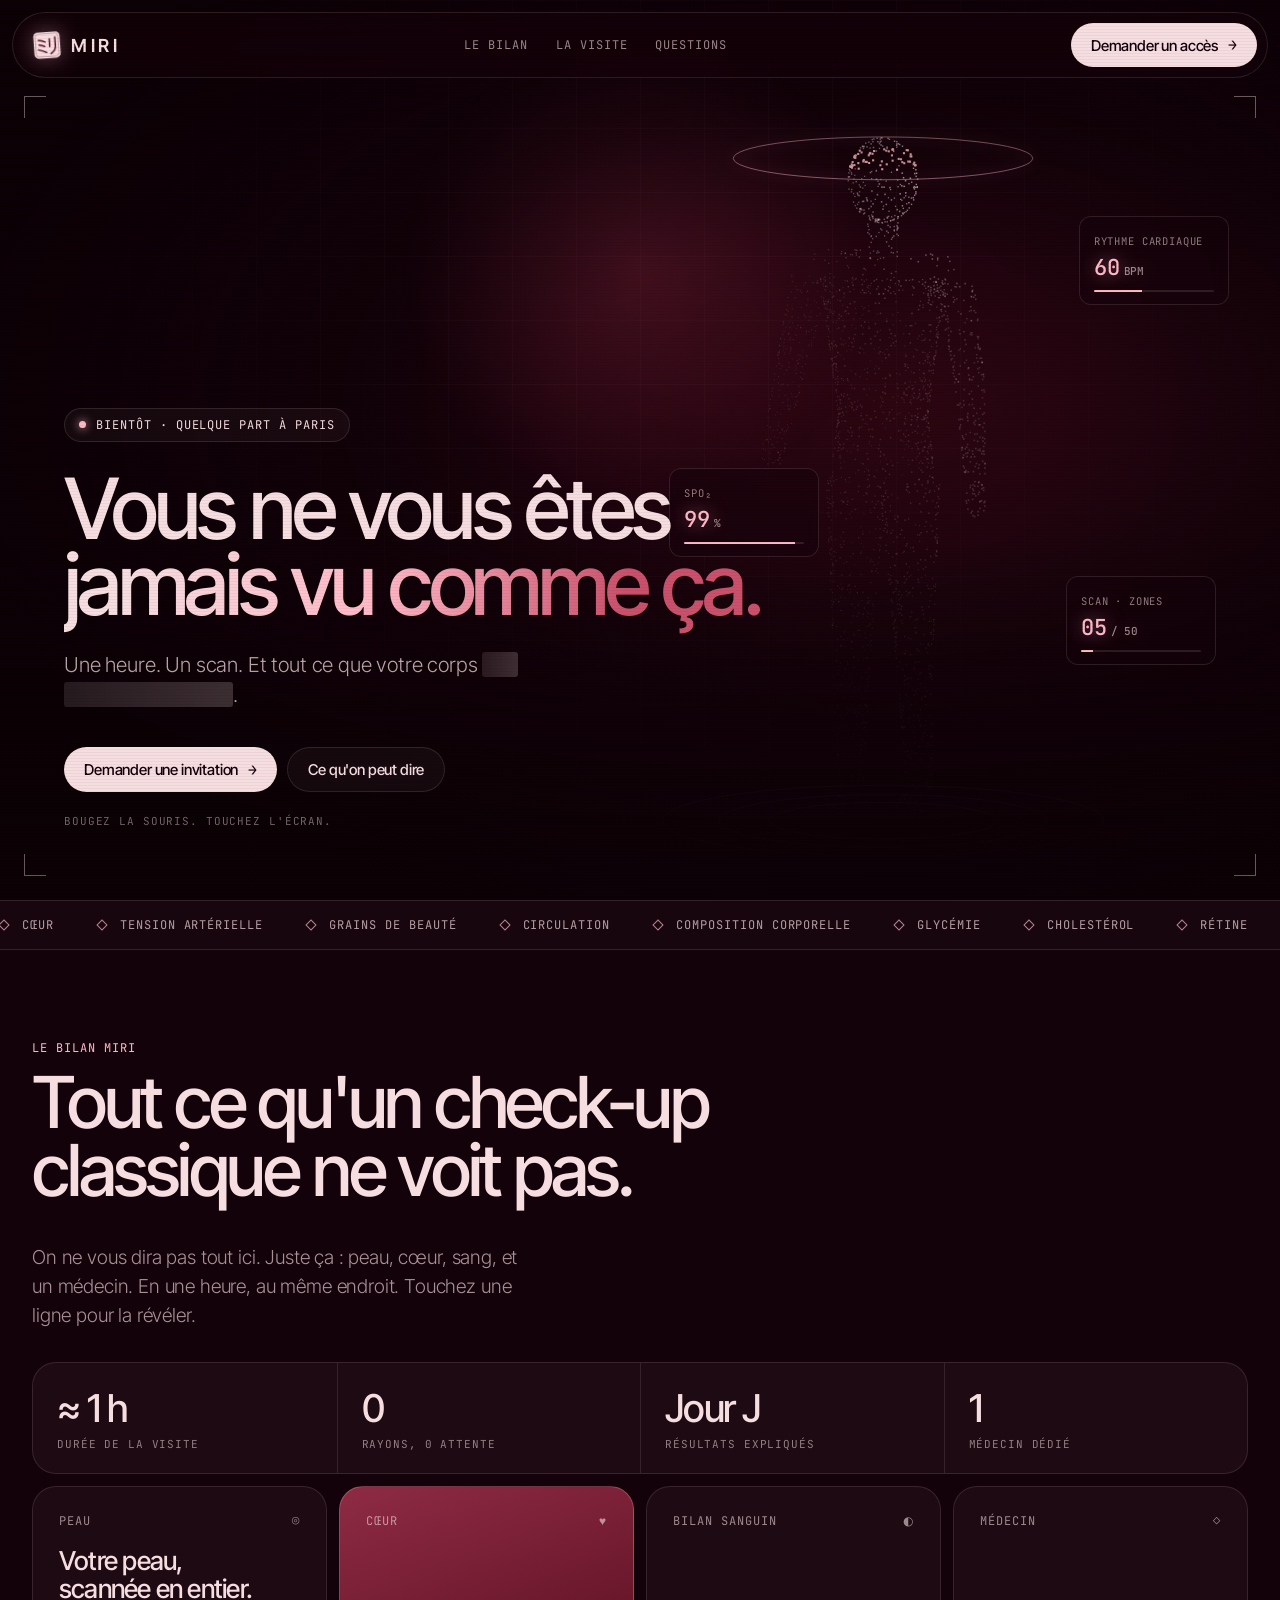
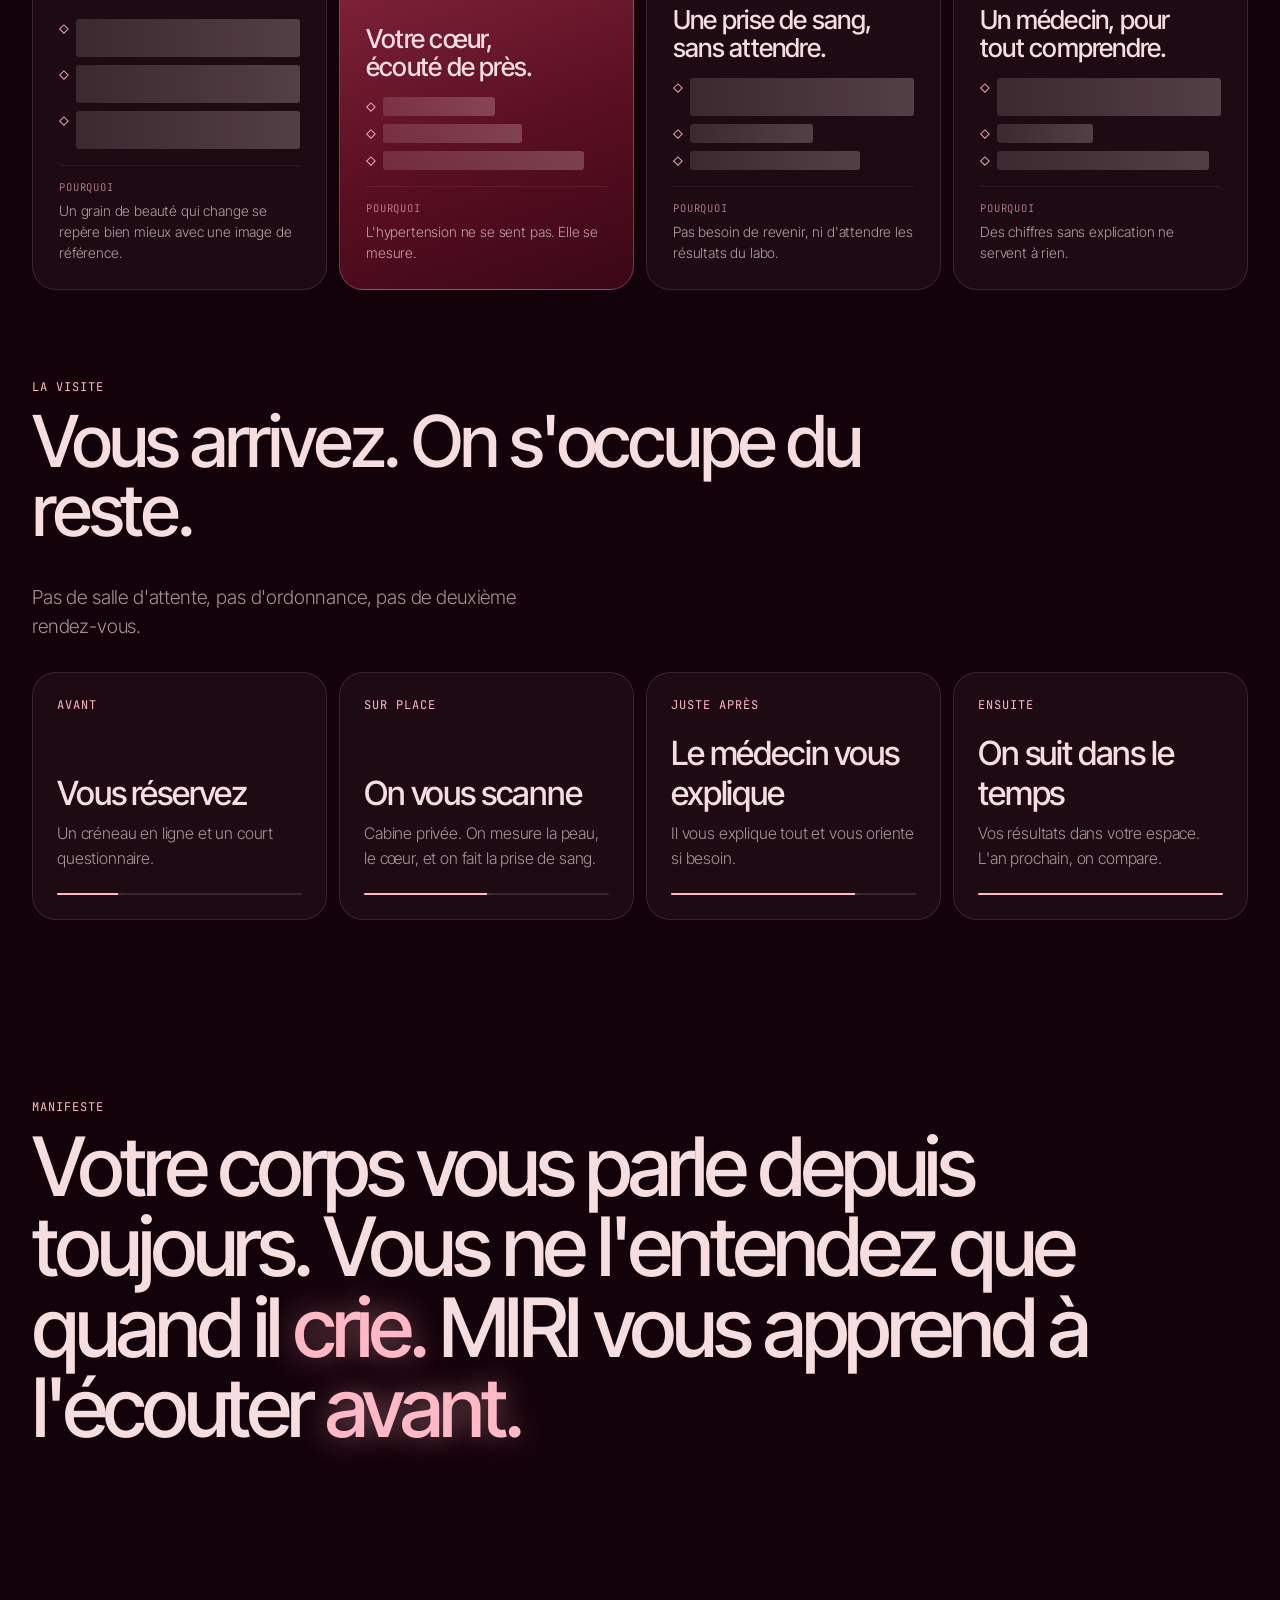
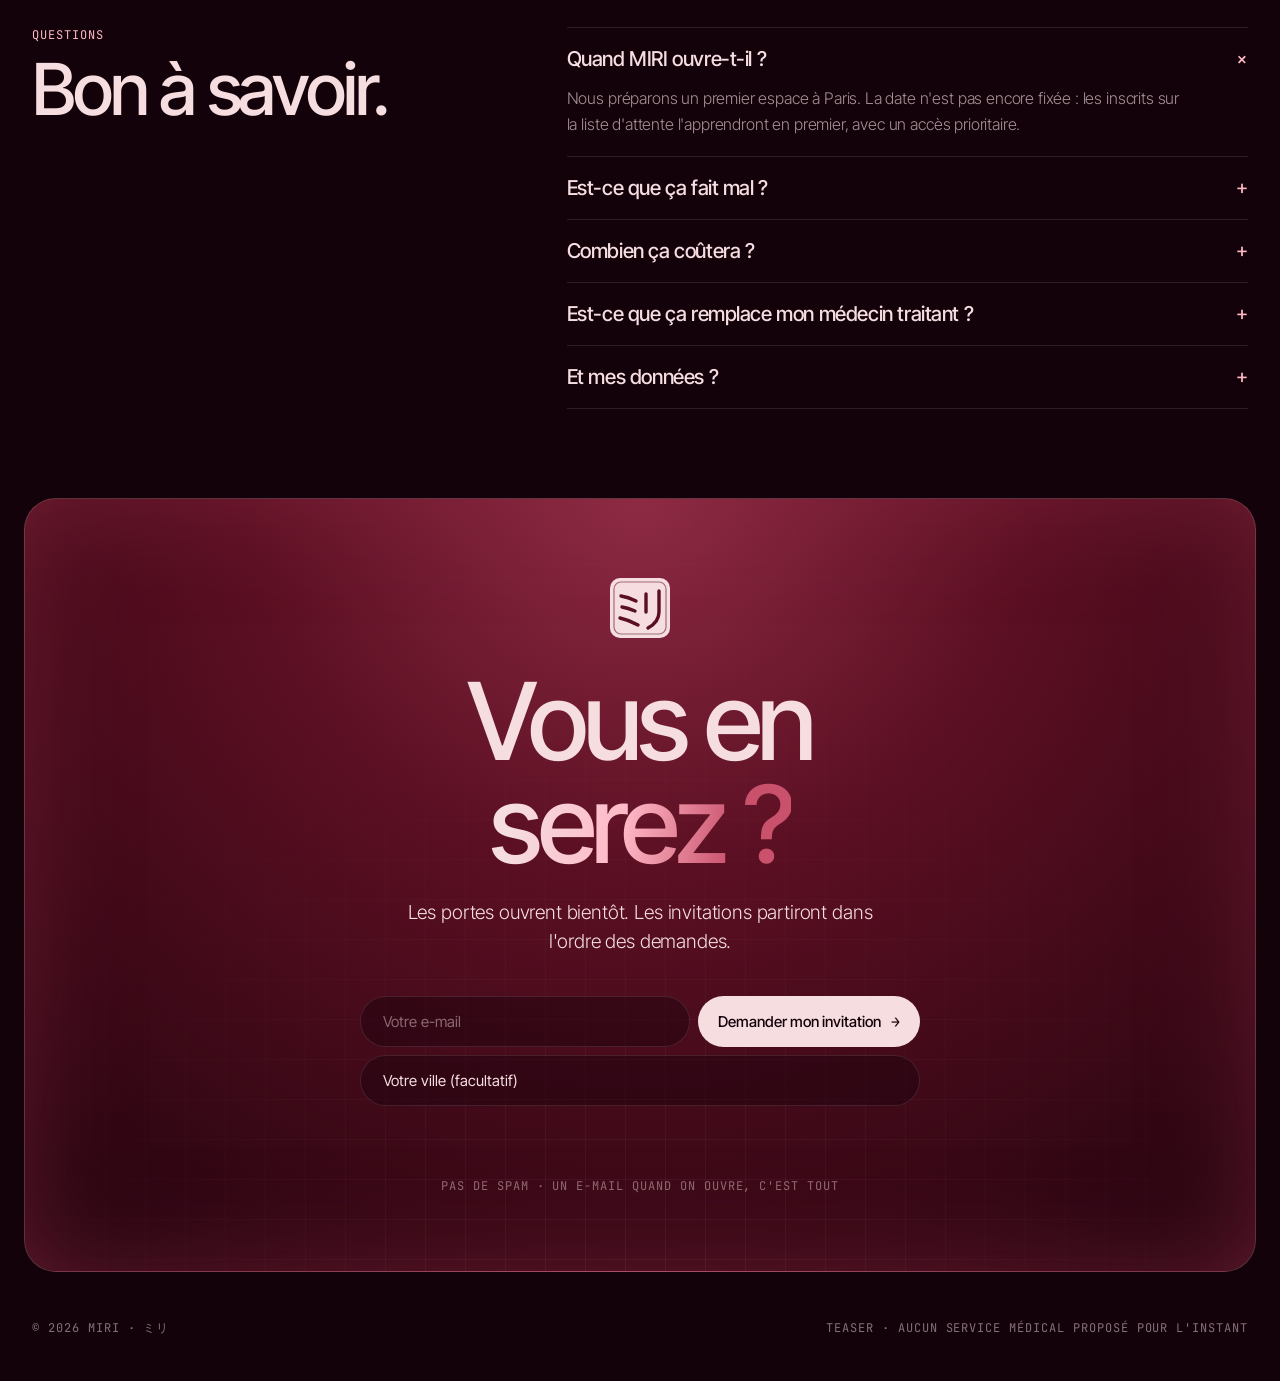
==== commit d2cd7910: "MIRI : retrait de l'écran d'intro Co-Authored-By: Claude Opus 5.5 <noreply@anthropic.com> Claude-Ses" ====
--- a/miri/index.html
+++ b/miri/index.html
@@ -248,7 +248,6 @@
 </head>
 <body>
 <div id="glow" aria-hidden="true"></div>
-<div id="boot" aria-hidden="true"><div class="mono"><span id="bootTxt"></span><i></i></div></div>
 
 <nav>
   <a href="#" class="logo" aria-label="MIRI"><svg class="seal" viewBox="0 0 64 64" aria-hidden="true">
@@ -462,16 +461,6 @@
 })();
 
 
-/* Intro */
-(() => {
-  const boot = document.getElementById('boot'), out = document.getElementById('bootTxt');
-  if (reduce) { boot.classList.add('off'); return; }
-  const lines = ['Initialisation du scan', 'Calibrage des capteurs', 'Accès restreint'];
-  let i = 0;
-  const next = () => { if (i >= lines.length) { setTimeout(() => boot.classList.add('off'), 250); return; } out.textContent = lines[i++]; setTimeout(next, 420); };
-  next();
-  setTimeout(() => boot.classList.add('off'), 2200);
-})();
 
 /* Texte qui se décode */
 const GLYPHS = 'ABCDEFGHIJKLMNOPQRSTUVWXYZ0123456789#%&*+=?/<>ミリ';
@@ -489,7 +478,7 @@
   };
   requestAnimationFrame(step);
 }
-const dio = new IntersectionObserver(es => es.forEach(e => { if (e.isIntersecting) { setTimeout(() => decode(e.target), e.target.tagName === 'H1' ? 2300 : 0); dio.unobserve(e.target); } }), {threshold: .4});
+const dio = new IntersectionObserver(es => es.forEach(e => { if (e.isIntersecting) { setTimeout(() => decode(e.target), e.target.tagName === 'H1' ? 300 : 0); dio.unobserve(e.target); } }), {threshold: .4});
 document.querySelectorAll('[data-decode]').forEach(el => dio.observe(el));
 
 /* Lignes masquées : touchez pour révéler */
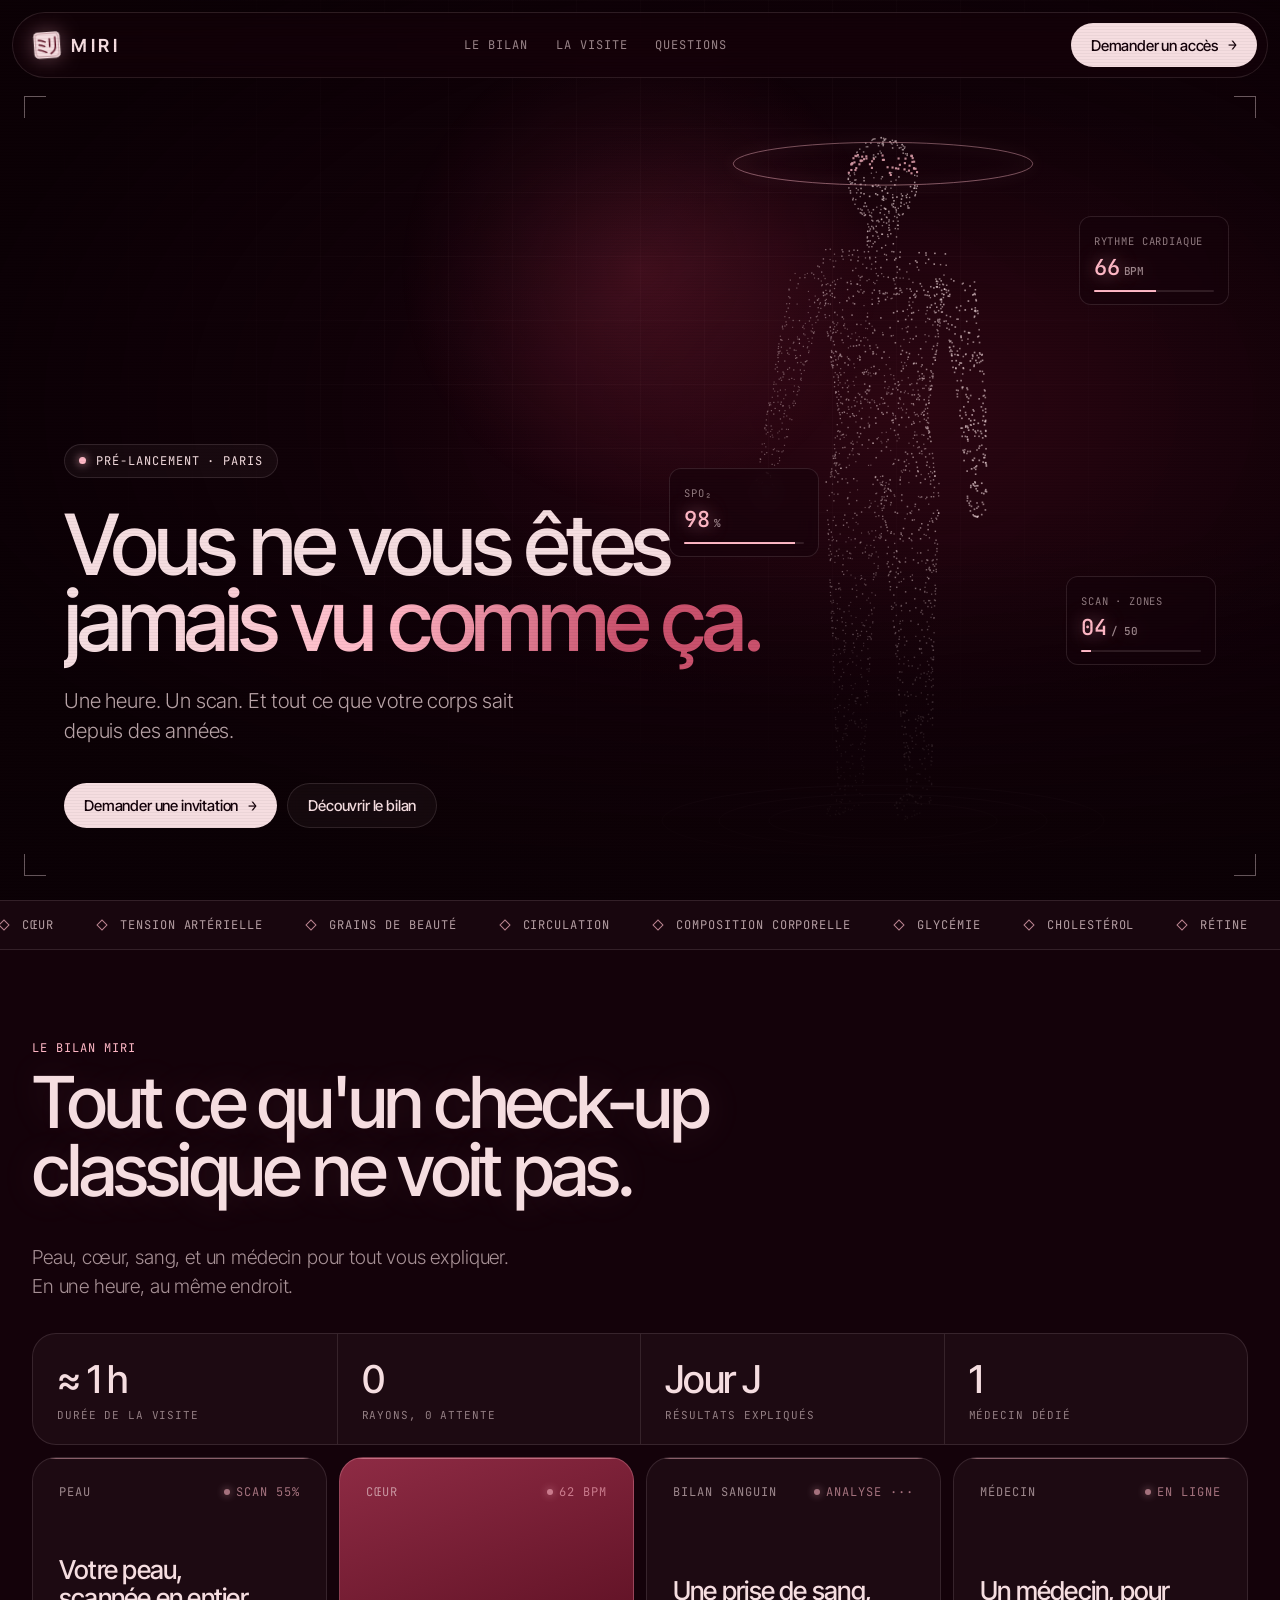
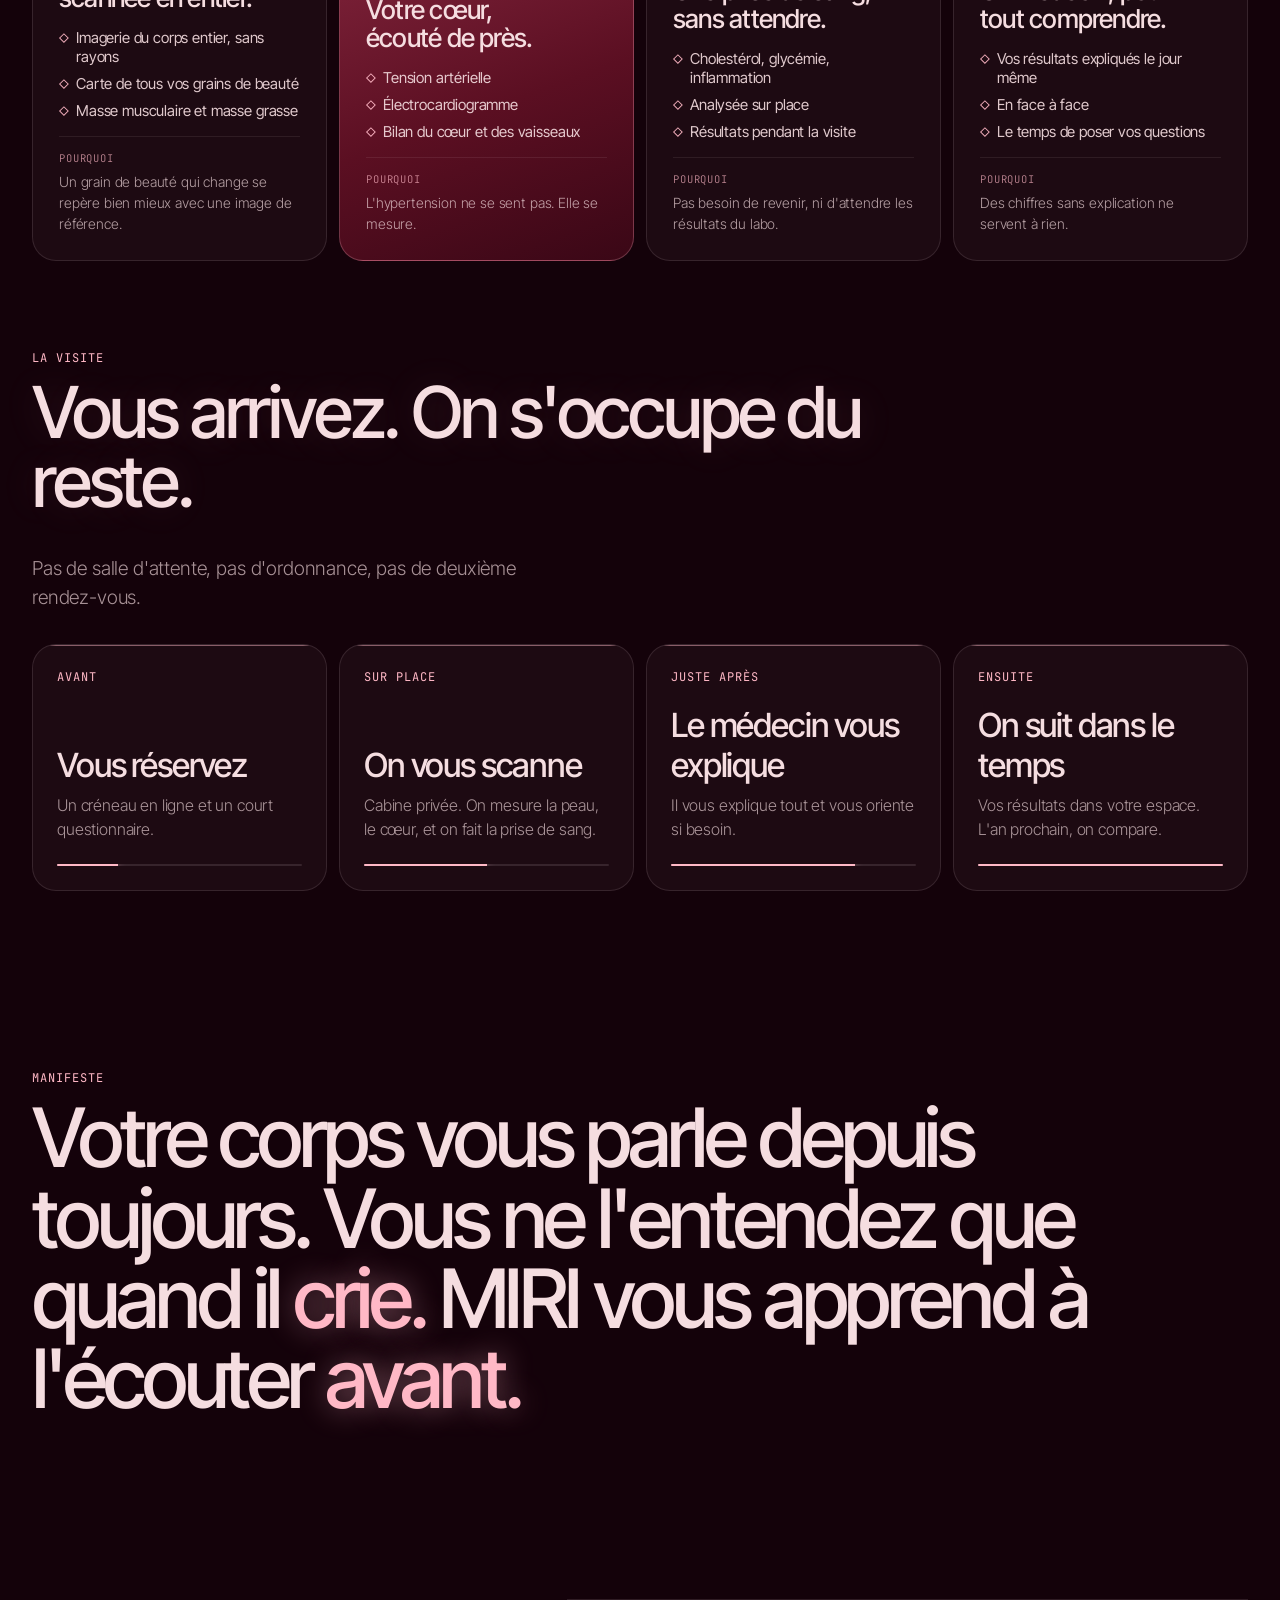
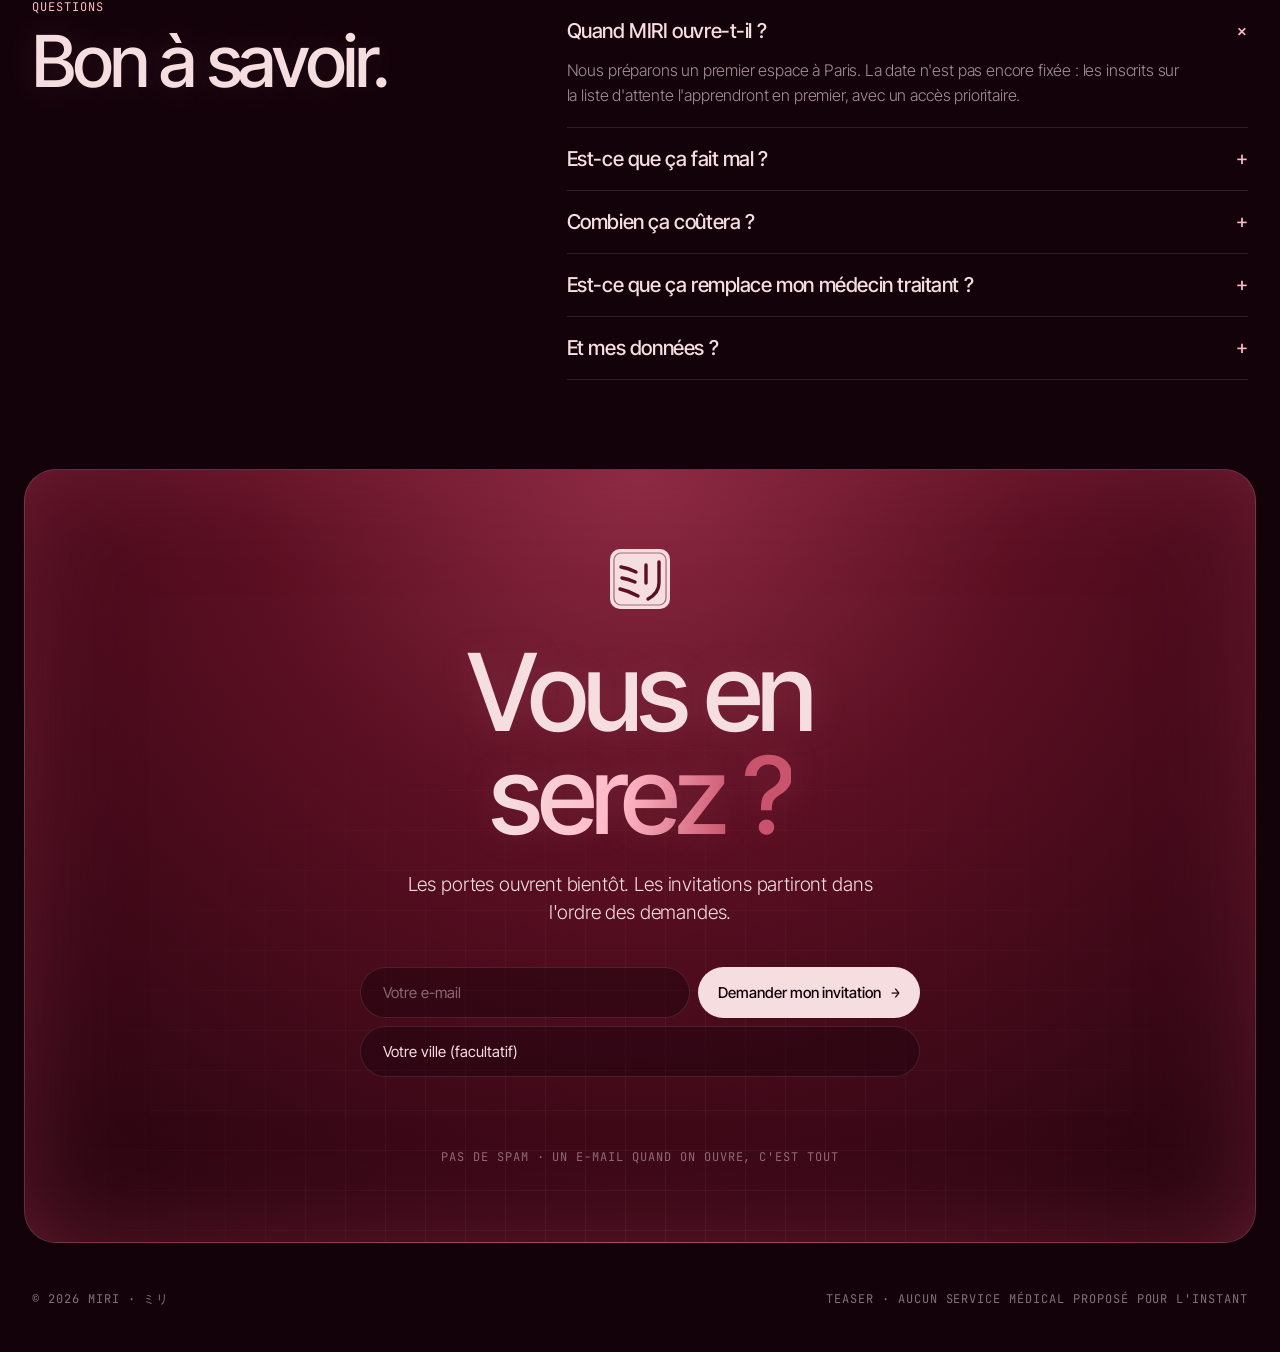
==== commit c3b826f2: "MIRI : retrait des lignes masquées, corps holographique plus visible, scans et mesures en direct sur" ====
--- a/miri/index.html
+++ b/miri/index.html
@@ -164,6 +164,18 @@
 .hint{margin-top:22px;opacity:.45;font-size:11px}
 .hero{background:radial-gradient(60% 50% at 70% 45%,rgba(91,15,34,.35),transparent 70%)}
 body::after{opacity:.5}
+
+
+/* FUTUR */
+.zone::after,.step::after{content:"";position:absolute;left:0;right:0;height:60px;top:-60px;pointer-events:none;background:linear-gradient(180deg,transparent,rgba(255,184,198,.10) 70%,rgba(255,184,198,.55) 100%);border-bottom:1px solid rgba(255,184,198,.6);animation:cardscan 5.5s cubic-bezier(.5,0,.5,1) infinite;opacity:.8}
+.step{position:relative;overflow:hidden}
+.zone:nth-child(2)::after{animation-delay:1.2s}.zone:nth-child(3)::after{animation-delay:2.4s}.zone:nth-child(4)::after{animation-delay:3.6s}
+.step:nth-child(2)::after{animation-delay:.9s}.step:nth-child(3)::after{animation-delay:1.8s}.step:nth-child(4)::after{animation-delay:2.7s}
+@keyframes cardscan{0%{top:-60px}55%,100%{top:110%}}
+.zone .top span:last-child{font-family:"JetBrains Mono",monospace;color:var(--rg)}
+.zone .top .live{display:inline-flex;gap:6px;align-items:center}
+.zone .top .live::before{content:"";width:6px;height:6px;border-radius:50%;background:var(--rg);box-shadow:0 0 8px var(--rg);animation:blink 1.6s infinite}
+h2{text-shadow:0 0 40px rgba(255,184,198,.12)}
 
 /* STEPS */
 .steps{display:grid;gap:12px}
@@ -272,11 +284,10 @@
   <div class="hud h2" aria-hidden="true"><span class="mono">SpO₂</span><b><span id="spo">98</span><small>%</small></b><div class="bar"><i style="width:92%"></i></div></div>
   <div class="hud h3" aria-hidden="true"><span class="mono">Scan · zones</span><b><span id="zones">0</span><small>/ 50</small></b><div class="bar"><i id="zBar" style="width:0"></i></div></div>
   <div class="hero-copy">
-    <div class="tag mono"><i></i>Bientôt · Quelque part à Paris</div>
+    <div class="tag mono"><i></i>Pré-lancement · Paris</div>
     <h1 data-decode>Vous ne vous êtes<br><span class="grad">jamais vu comme ça.</span></h1>
-    <p>Une heure. Un scan. Et tout ce que votre corps <span class="redact" data-tap>sait depuis des années</span>.</p>
-    <div class="ctas"><a href="#liste" class="pill">Demander une invitation <span class="arr">→</span></a><a href="#bilan" class="pill ghost">Ce qu'on peut dire</a></div>
-    <div class="hint mono">Bougez la souris. Touchez l'écran.</div>
+    <p>Une heure. Un scan. Et tout ce que votre corps sait depuis des années.</p>
+    <div class="ctas"><a href="#liste" class="pill">Demander une invitation <span class="arr">→</span></a><a href="#bilan" class="pill ghost">Découvrir le bilan</a></div>
   </div>
 </header>
 
@@ -288,7 +299,7 @@
 <section id="bilan"><div class="wrap">
   <div class="head reveal">
     <div><div class="kicker mono">Le bilan MIRI</div><h2 data-decode>Tout ce qu'un check-up classique ne voit pas.</h2></div>
-    <p class="lead">On ne vous dira pas tout ici. Juste ça : peau, cœur, sang, et un médecin. En une heure, au même endroit. Touchez une ligne pour la révéler.</p>
+    <p class="lead">Peau, cœur, sang, et un médecin pour tout vous expliquer. En une heure, au même endroit.</p>
   </div>
   <div class="stats reveal">
     <div><b>≈ 1 h</b><span class="mono">Durée de la visite</span></div>
@@ -298,28 +309,28 @@
   </div>
   <div class="zones">
     <article class="zone reveal">
-      <div class="top mono"><span>Peau</span><span>◎</span></div>
+      <div class="top mono"><span>Peau</span><span class="live" data-live="p">--</span></div>
       <h3>Votre peau, scannée en entier.</h3>
-      <ul><li><span class="redact" data-tap>Imagerie du corps entier, sans rayons</span></li><li><span class="redact" data-tap>Carte de tous vos grains de beauté</span></li><li><span class="redact" data-tap>Masse musculaire et masse grasse</span></li></ul>
+      <ul><li>Imagerie du corps entier, sans rayons</li><li>Carte de tous vos grains de beauté</li><li>Masse musculaire et masse grasse</li></ul>
       <p class="why"><span class="mono">Pourquoi</span>Un grain de beauté qui change se repère bien mieux avec une image de référence.</p>
     </article>
     <article class="zone accent reveal">
-      <div class="top mono"><span>Cœur</span><span>♥</span></div>
+      <div class="top mono"><span>Cœur</span><span class="live" data-live="c">--</span></div>
       <svg class="ecg" viewBox="0 0 600 120" preserveAspectRatio="none"><path d="M0 60 H150 L170 60 L185 30 L200 95 L215 10 L232 80 L245 60 H330 L345 50 L360 60 H420 L438 60 L452 25 L468 100 L482 15 L498 78 L510 60 H600"/></svg>
       <h3>Votre cœur, écouté de près.</h3>
-      <ul><li><span class="redact" data-tap>Tension artérielle</span></li><li><span class="redact" data-tap>Électrocardiogramme</span></li><li><span class="redact" data-tap>Bilan du cœur et des vaisseaux</span></li></ul>
+      <ul><li>Tension artérielle</li><li>Électrocardiogramme</li><li>Bilan du cœur et des vaisseaux</li></ul>
       <p class="why"><span class="mono">Pourquoi</span>L'hypertension ne se sent pas. Elle se mesure.</p>
     </article>
     <article class="zone reveal">
-      <div class="top mono"><span>Bilan sanguin</span><span>◐</span></div>
+      <div class="top mono"><span>Bilan sanguin</span><span class="live" data-live="s">--</span></div>
       <h3>Une prise de sang, sans attendre.</h3>
-      <ul><li><span class="redact" data-tap>Cholestérol, glycémie, inflammation</span></li><li><span class="redact" data-tap>Analysée sur place</span></li><li><span class="redact" data-tap>Résultats pendant la visite</span></li></ul>
+      <ul><li>Cholestérol, glycémie, inflammation</li><li>Analysée sur place</li><li>Résultats pendant la visite</li></ul>
       <p class="why"><span class="mono">Pourquoi</span>Pas besoin de revenir, ni d'attendre les résultats du labo.</p>
     </article>
     <article class="zone reveal">
-      <div class="top mono"><span>Médecin</span><span>◇</span></div>
+      <div class="top mono"><span>Médecin</span><span class="live" data-live="m">--</span></div>
       <h3>Un médecin, pour tout comprendre.</h3>
-      <ul><li><span class="redact" data-tap>Vos résultats expliqués le jour même</span></li><li><span class="redact" data-tap>En face à face</span></li><li><span class="redact" data-tap>Le temps de poser vos questions</span></li></ul>
+      <ul><li>Vos résultats expliqués le jour même</li><li>En face à face</li><li>Le temps de poser vos questions</li></ul>
       <p class="why"><span class="mono">Pourquoi</span>Des chiffres sans explication ne servent à rien.</p>
     </article>
   </div>
@@ -445,7 +456,8 @@
       let Y = py * cxx - Z * sx; Z = py * sx + Z * cxx;
       const depth = (Z + .3) / .6, near = Math.abs(py - scan) < .025;
       const sx2 = cx + X * R, sy2 = cy - Y * R, dl = Math.hypot(sx2 - fx, sy2 - fy), lit = Math.max(0, 1 - dl / LR);
-      const base = (.05 + Math.max(0, Math.min(1, depth)) * .12) + lit * lit * .85;
+      const flick = .92 + .08 * Math.sin(a * 90 + py * 40);
+      const base = ((.2 + Math.max(0, Math.min(1, depth)) * .5) + lit * lit * .4) * flick;
       x.fillStyle = near ? 'rgba(255,184,198,.95)' : `rgba(245,221,224,${base})`;
       const s = near ? 2.1 : .9 + Math.max(0, Math.min(1, depth)) * .9;
       x.fillRect(cx + X * R - s / 2, cy - Y * R - s / 2, s, s);
@@ -481,13 +493,24 @@
 const dio = new IntersectionObserver(es => es.forEach(e => { if (e.isIntersecting) { setTimeout(() => decode(e.target), e.target.tagName === 'H1' ? 300 : 0); dio.unobserve(e.target); } }), {threshold: .4});
 document.querySelectorAll('[data-decode]').forEach(el => dio.observe(el));
 
-/* Lignes masquées : touchez pour révéler */
-document.querySelectorAll('.redact').forEach(el => {
-  el.setAttribute('role', 'button'); el.tabIndex = 0; el.setAttribute('aria-label', 'Révéler : ' + el.textContent);
-  const open = () => { if (el.classList.contains('open')) return; el.classList.add('open'); el.removeAttribute('role'); el.removeAttribute('tabindex'); };
-  el.addEventListener('click', open);
-  el.addEventListener('keydown', e => { if (e.key === 'Enter' || e.key === ' ') { e.preventDefault(); open(); } });
-});
+
+
+/* Petites mesures en direct sur les cartes */
+(() => {
+  const els = [...document.querySelectorAll('[data-live]')];
+  let k = 0;
+  const tick = () => {
+    k++;
+    els.forEach(el => {
+      const t = el.dataset.live;
+      if (t === 'p') el.textContent = 'Scan ' + String(40 + (k * 3) % 60).padStart(2, '0') + '%';
+      if (t === 'c') el.textContent = (58 + Math.round(Math.random() * 6)) + ' bpm';
+      if (t === 's') el.textContent = 'Analyse ' + ['·  ', '·· ', '···'][k % 3];
+      if (t === 'm') el.textContent = 'En ligne';
+    });
+  };
+  tick(); setInterval(tick, 900);
+})();
 
 /* HUD */
 let z = 0;
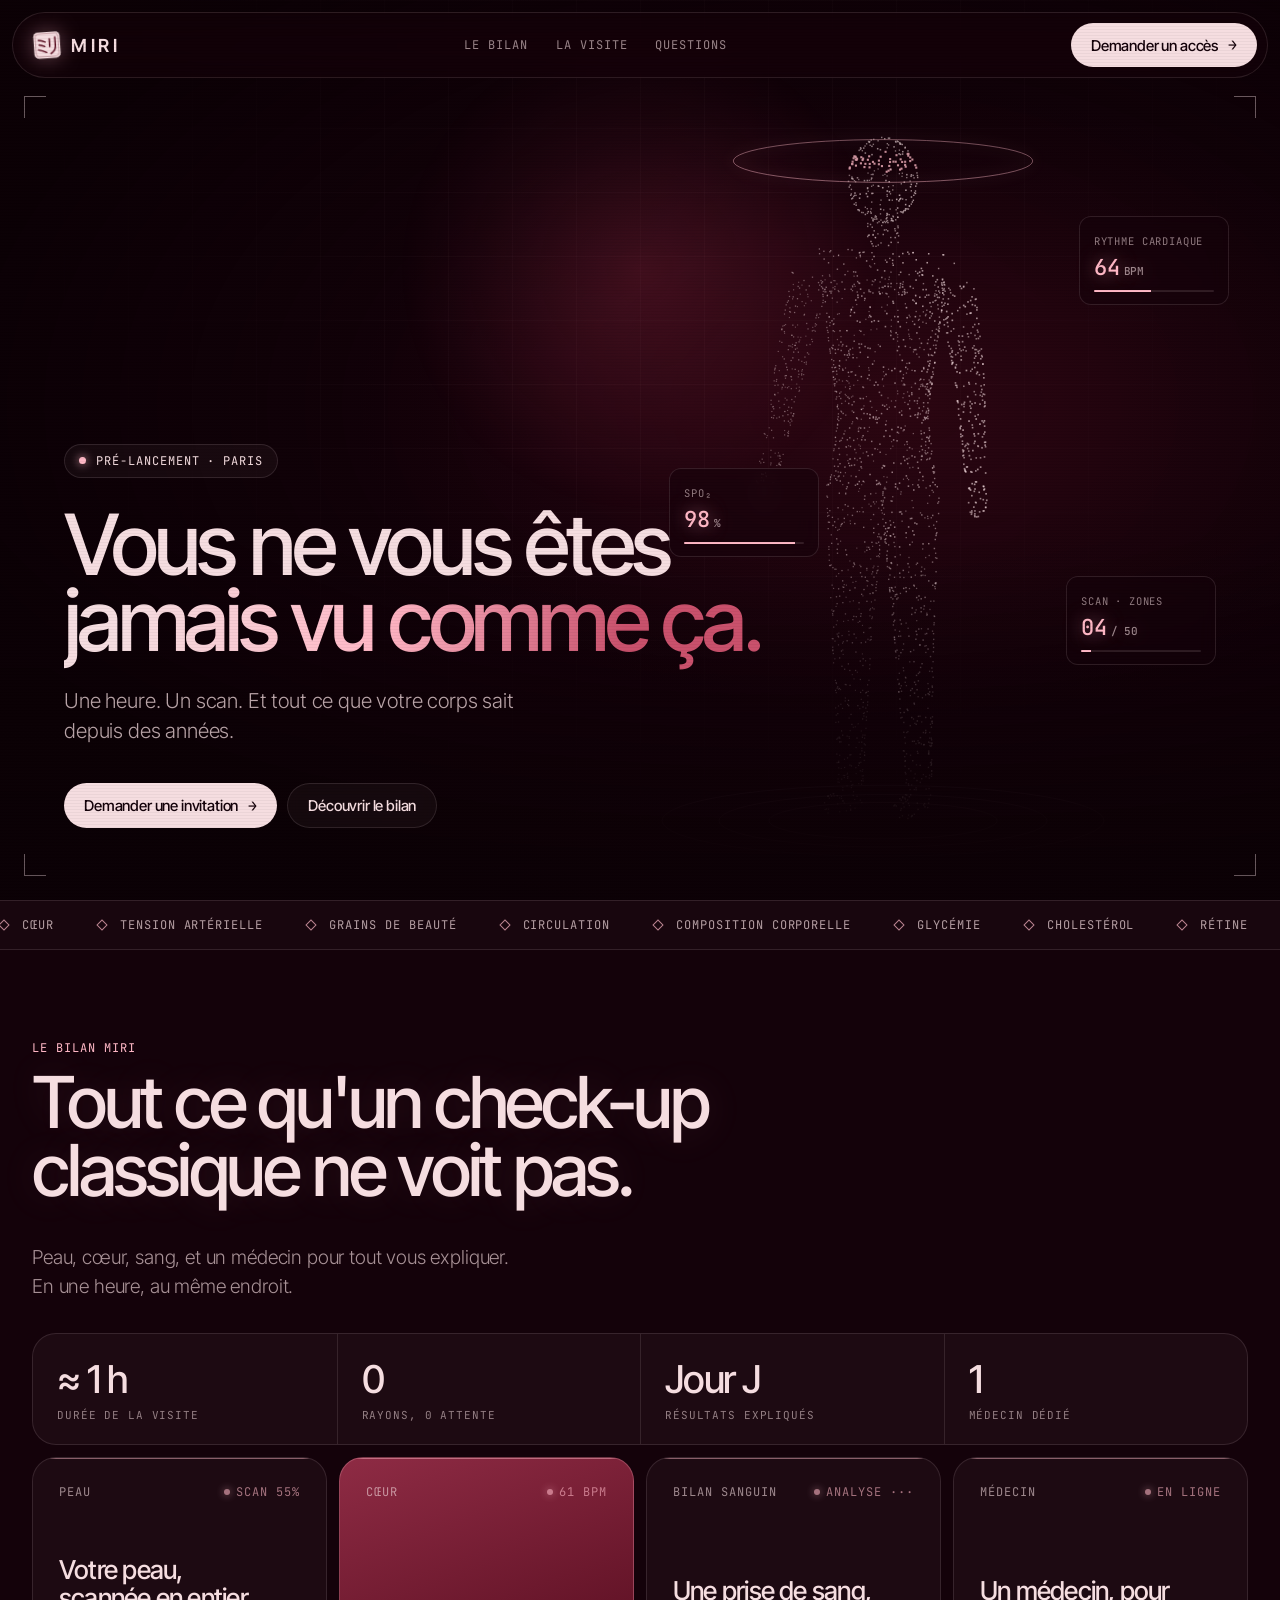
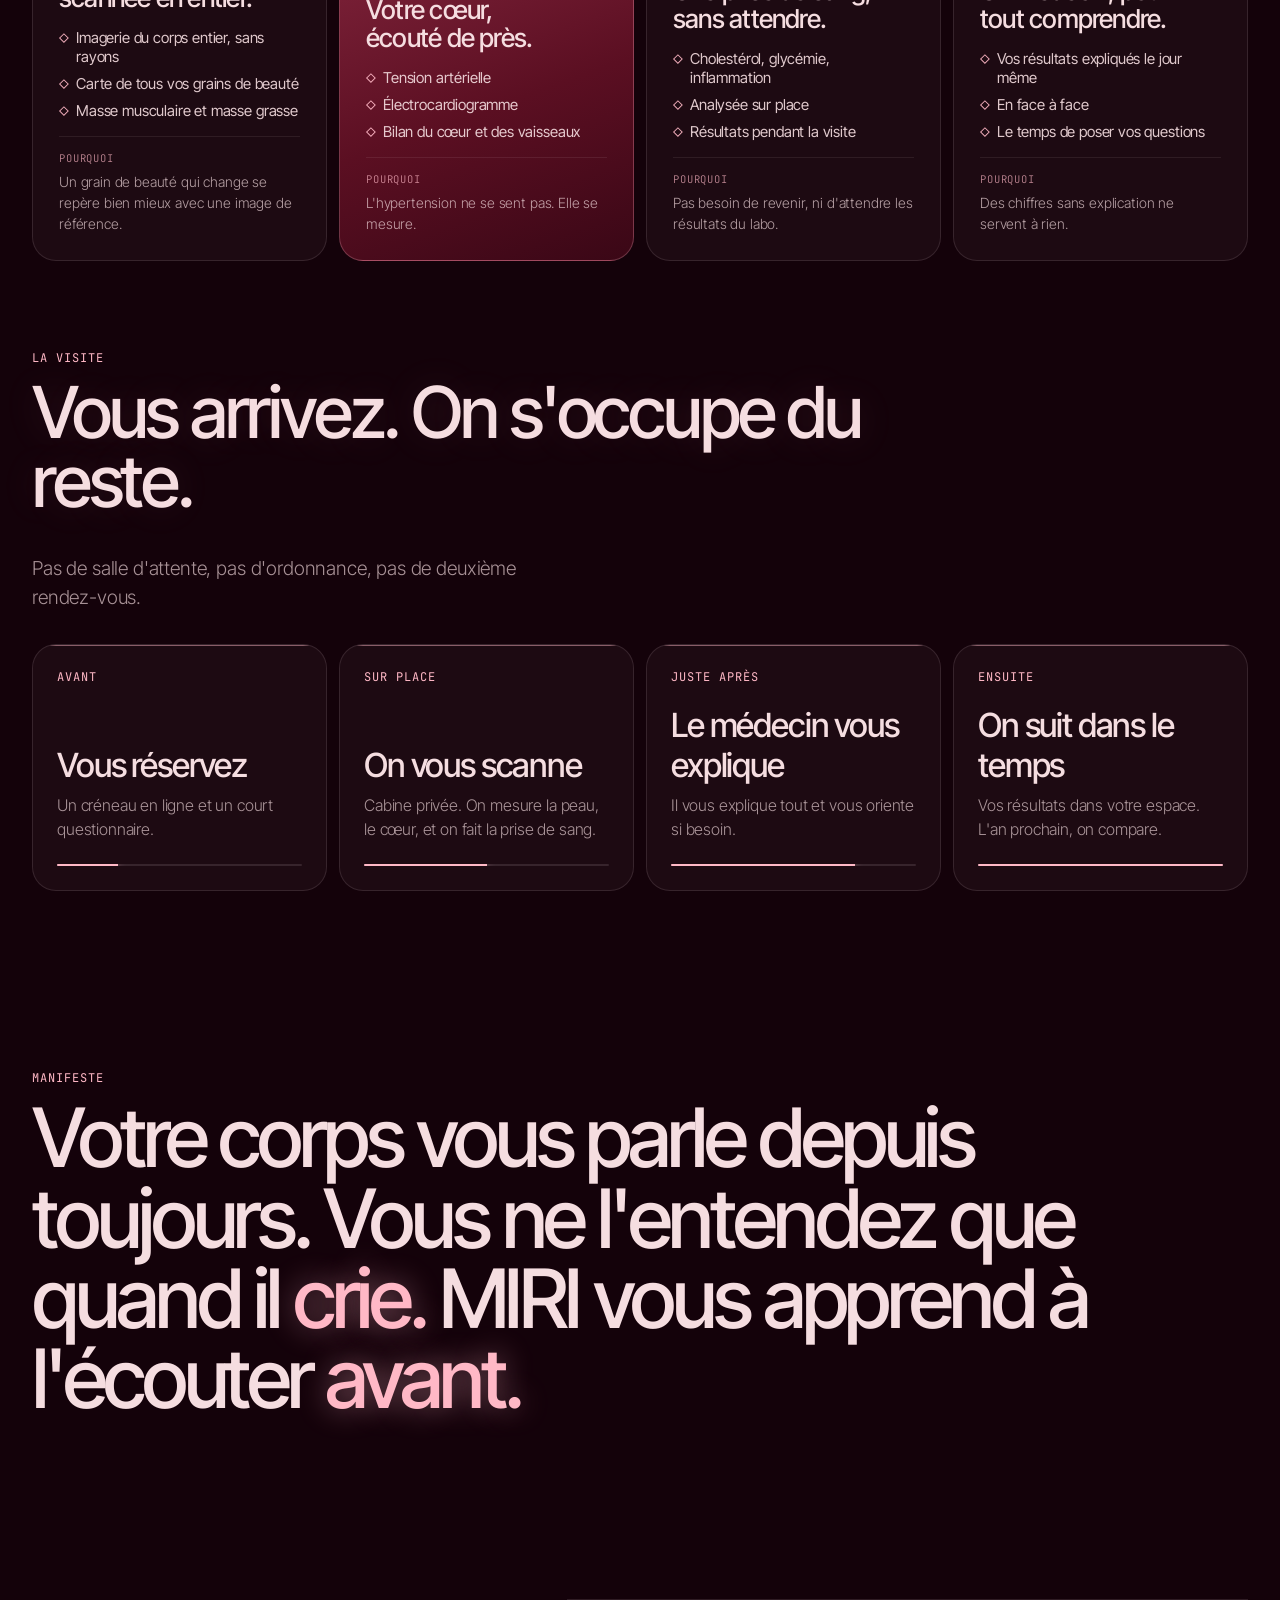
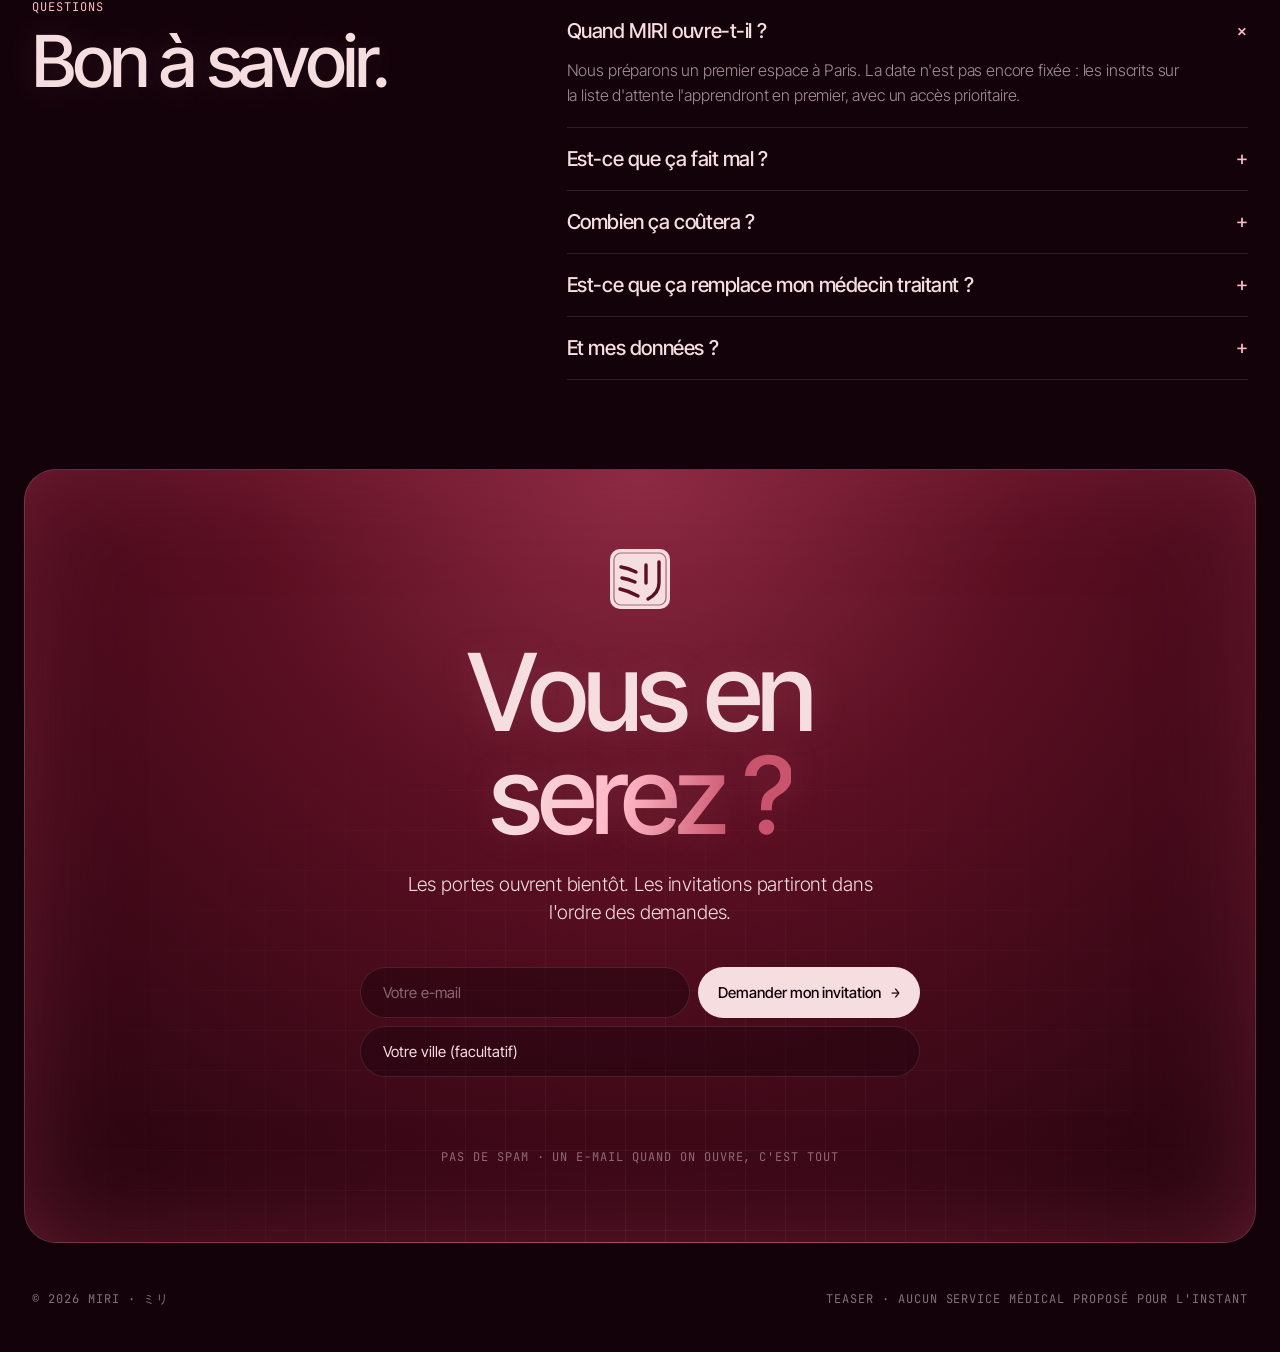
==== commit bfdd45e6: "MIRI : retrait de l'effet de texte qui se décode Co-Authored-By: Claude Opus 5.5 <noreply@anthropic." ====
--- a/miri/index.html
+++ b/miri/index.html
@@ -285,7 +285,7 @@
   <div class="hud h3" aria-hidden="true"><span class="mono">Scan · zones</span><b><span id="zones">0</span><small>/ 50</small></b><div class="bar"><i id="zBar" style="width:0"></i></div></div>
   <div class="hero-copy">
     <div class="tag mono"><i></i>Pré-lancement · Paris</div>
-    <h1 data-decode>Vous ne vous êtes<br><span class="grad">jamais vu comme ça.</span></h1>
+    <h1>Vous ne vous êtes<br><span class="grad">jamais vu comme ça.</span></h1>
     <p>Une heure. Un scan. Et tout ce que votre corps sait depuis des années.</p>
     <div class="ctas"><a href="#liste" class="pill">Demander une invitation <span class="arr">→</span></a><a href="#bilan" class="pill ghost">Découvrir le bilan</a></div>
   </div>
@@ -298,7 +298,7 @@
 
 <section id="bilan"><div class="wrap">
   <div class="head reveal">
-    <div><div class="kicker mono">Le bilan MIRI</div><h2 data-decode>Tout ce qu'un check-up classique ne voit pas.</h2></div>
+    <div><div class="kicker mono">Le bilan MIRI</div><h2>Tout ce qu'un check-up classique ne voit pas.</h2></div>
     <p class="lead">Peau, cœur, sang, et un médecin pour tout vous expliquer. En une heure, au même endroit.</p>
   </div>
   <div class="stats reveal">
@@ -337,7 +337,7 @@
 </div></section>
 
 <section id="etapes" style="padding-top:0"><div class="wrap">
-  <div class="head reveal"><div><div class="kicker mono">La visite</div><h2 data-decode>Vous arrivez. On s'occupe du reste.</h2></div><p class="lead">Pas de salle d'attente, pas d'ordonnance, pas de deuxième rendez-vous.</p></div>
+  <div class="head reveal"><div><div class="kicker mono">La visite</div><h2>Vous arrivez. On s'occupe du reste.</h2></div><p class="lead">Pas de salle d'attente, pas d'ordonnance, pas de deuxième rendez-vous.</p></div>
   <div class="steps">
     <div class="step reveal" style="--w:25%"><span class="mono"><span>Avant</span></span><h3>Vous réservez</h3><p>Un créneau en ligne et un court questionnaire.</p><div class="prog"><i></i></div></div>
     <div class="step reveal" style="--w:50%"><span class="mono"><span>Sur place</span></span><h3>On vous scanne</h3><p>Cabine privée. On mesure la peau, le cœur, et on fait la prise de sang.</p><div class="prog"><i></i></div></div>
@@ -352,7 +352,7 @@
 </div></section>
 
 <section id="faq"><div class="wrap faq">
-  <div class="reveal"><div class="kicker mono">Questions</div><h2 data-decode>Bon à savoir.</h2></div>
+  <div class="reveal"><div class="kicker mono">Questions</div><h2>Bon à savoir.</h2></div>
   <div class="reveal">
     <details open><summary>Quand MIRI ouvre-t-il&nbsp;?</summary><p>Nous préparons un premier espace à Paris. La date n'est pas encore fixée : les inscrits sur la liste d'attente l'apprendront en premier, avec un accès prioritaire.</p></details>
     <details><summary>Est-ce que ça fait mal&nbsp;?</summary><p>Non. Tout est non invasif, à part une petite prise de sang.</p></details>
@@ -374,7 +374,7 @@
     <path d="M51 15 V36 Q51 46 40 52"/>
   </g>
 </svg>
-  <h2 class="reveal" data-decode>Vous en<br><span class="grad">serez&nbsp;?</span></h2>
+  <h2 class="reveal">Vous en<br><span class="grad">serez&nbsp;?</span></h2>
   <p class="lead reveal">Les portes ouvrent bientôt. Les invitations partiront dans l'ordre des demandes.</p>
   <form id="form" class="reveal" novalidate>
     <input type="email" name="email" placeholder="Votre e-mail" required autocomplete="email">
@@ -474,24 +474,6 @@
 
 
 
-/* Texte qui se décode */
-const GLYPHS = 'ABCDEFGHIJKLMNOPQRSTUVWXYZ0123456789#%&*+=?/<>ミリ';
-function decode(el) {
-  if (el.dataset.done) return; el.dataset.done = 1;
-  const nodes = []; const walk = n => { n.childNodes.forEach(k => k.nodeType === 3 ? nodes.push([k, k.textContent]) : walk(k)); }; walk(el);
-  if (reduce) return;
-  const total = nodes.reduce((n, [, t]) => n + t.length, 0), dur = Math.min(1400, 400 + total * 22), t0 = performance.now();
-  const step = now => {
-    const p = Math.min(1, (now - t0) / dur); let idx = 0;
-    nodes.forEach(([n, t]) => {
-      n.textContent = [...t].map(ch => { const k = idx++; return ch === ' ' || ch === ' ' || k / total < p ? ch : GLYPHS[(Math.random() * GLYPHS.length) | 0]; }).join('');
-    });
-    if (p < 1) requestAnimationFrame(step); else nodes.forEach(([n, t]) => n.textContent = t);
-  };
-  requestAnimationFrame(step);
-}
-const dio = new IntersectionObserver(es => es.forEach(e => { if (e.isIntersecting) { setTimeout(() => decode(e.target), e.target.tagName === 'H1' ? 300 : 0); dio.unobserve(e.target); } }), {threshold: .4});
-document.querySelectorAll('[data-decode]').forEach(el => dio.observe(el));
 
 
 
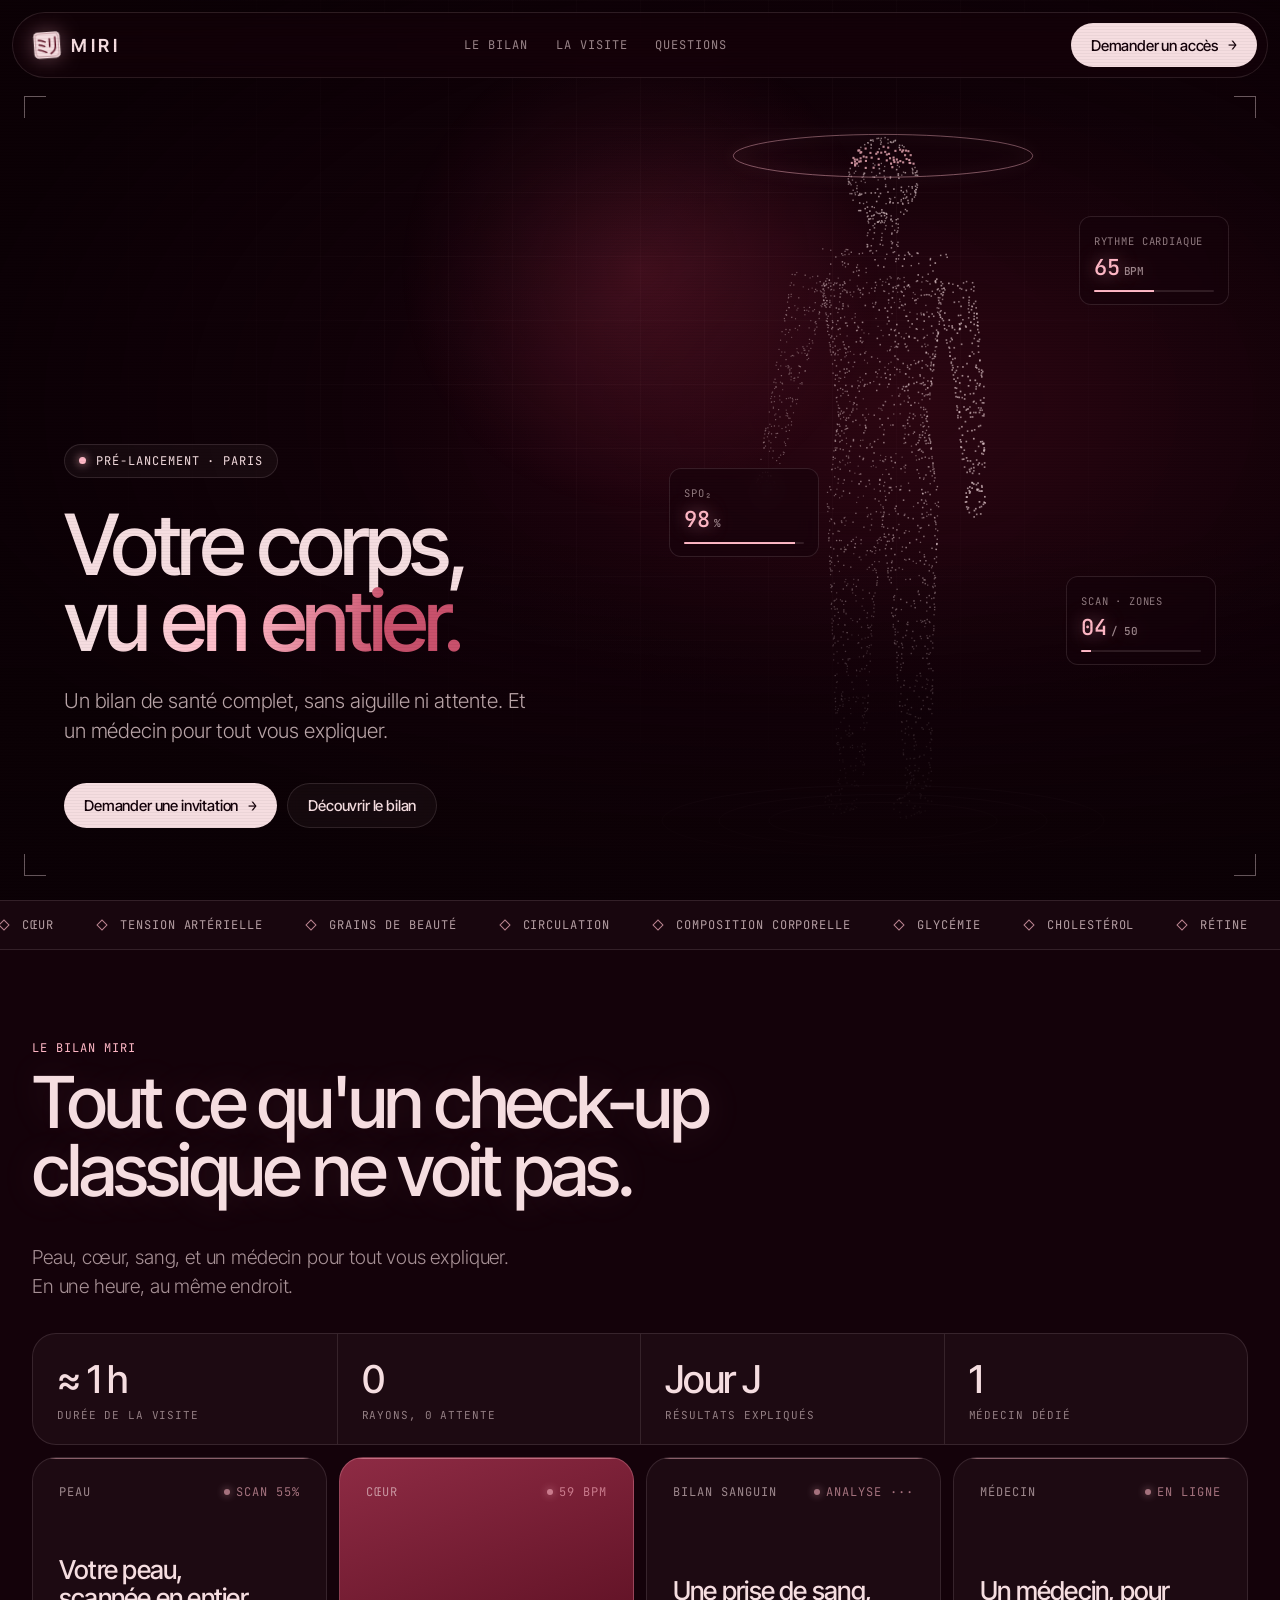
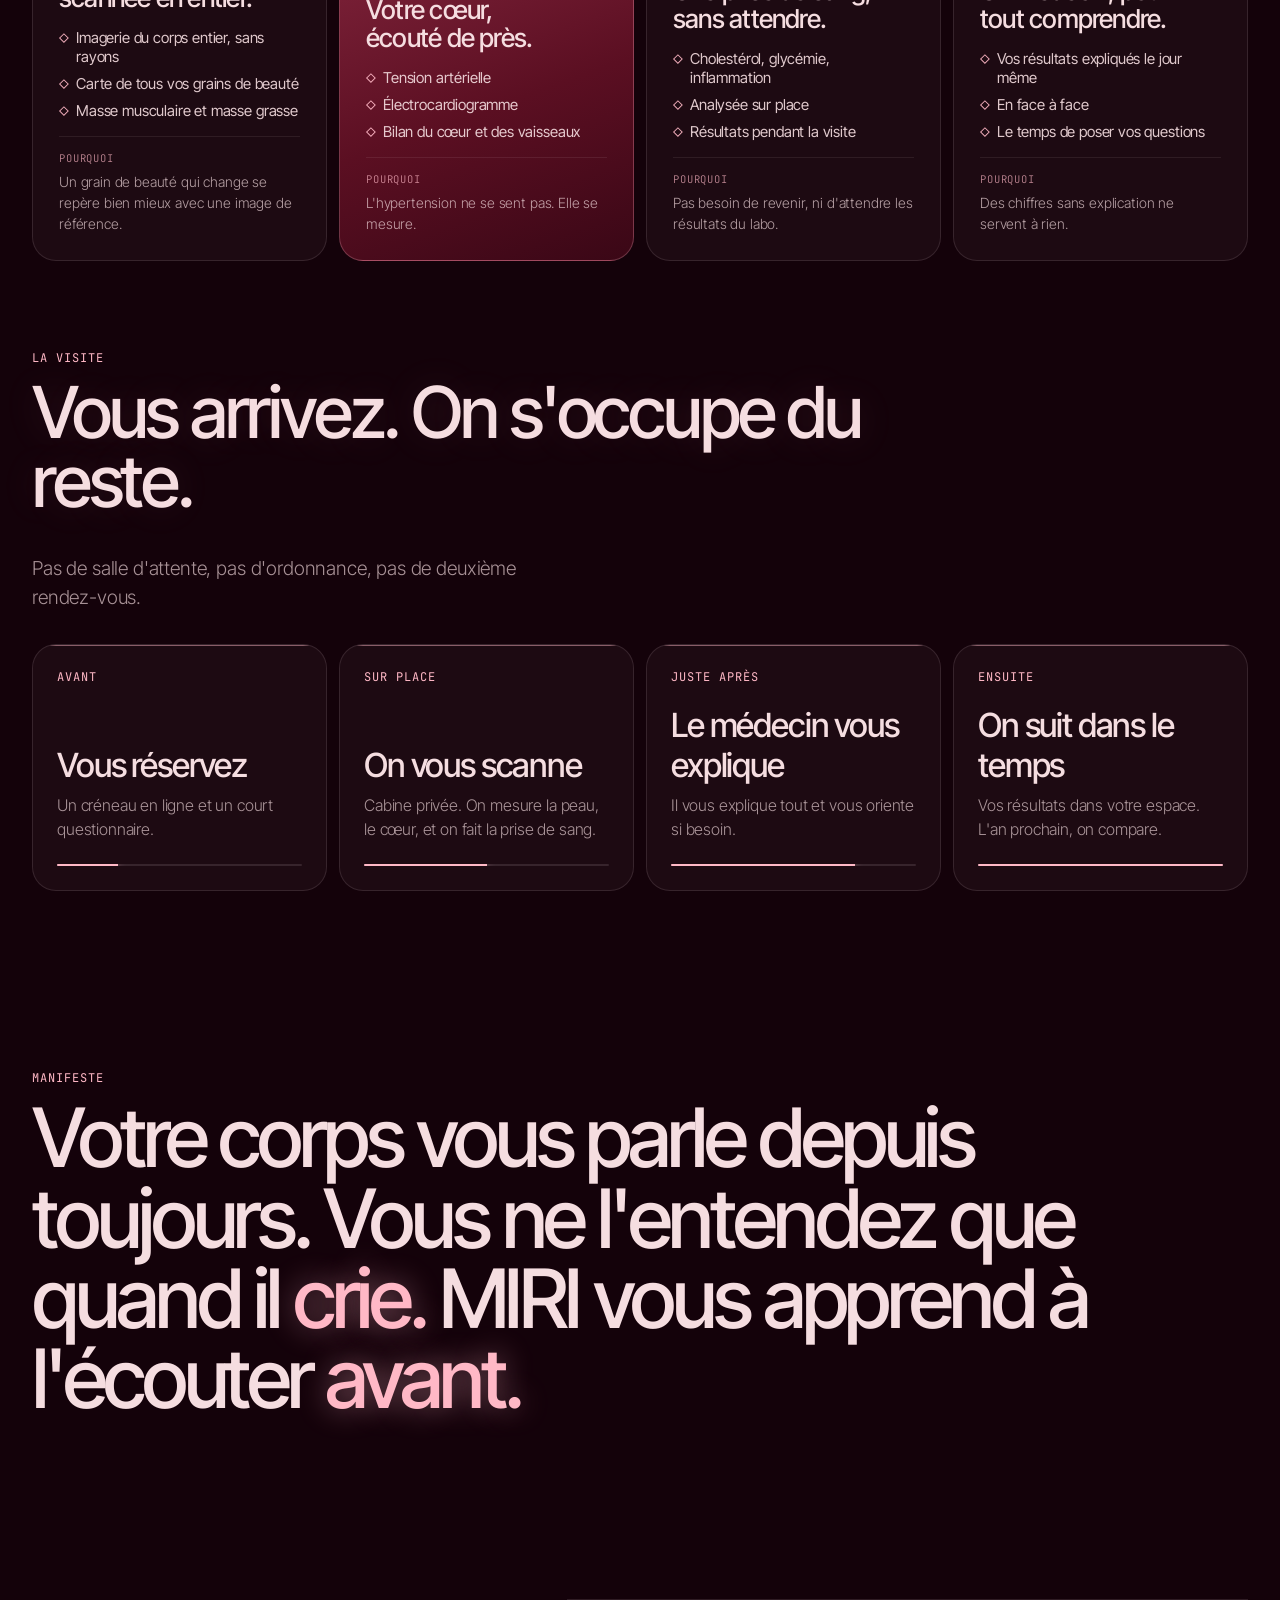
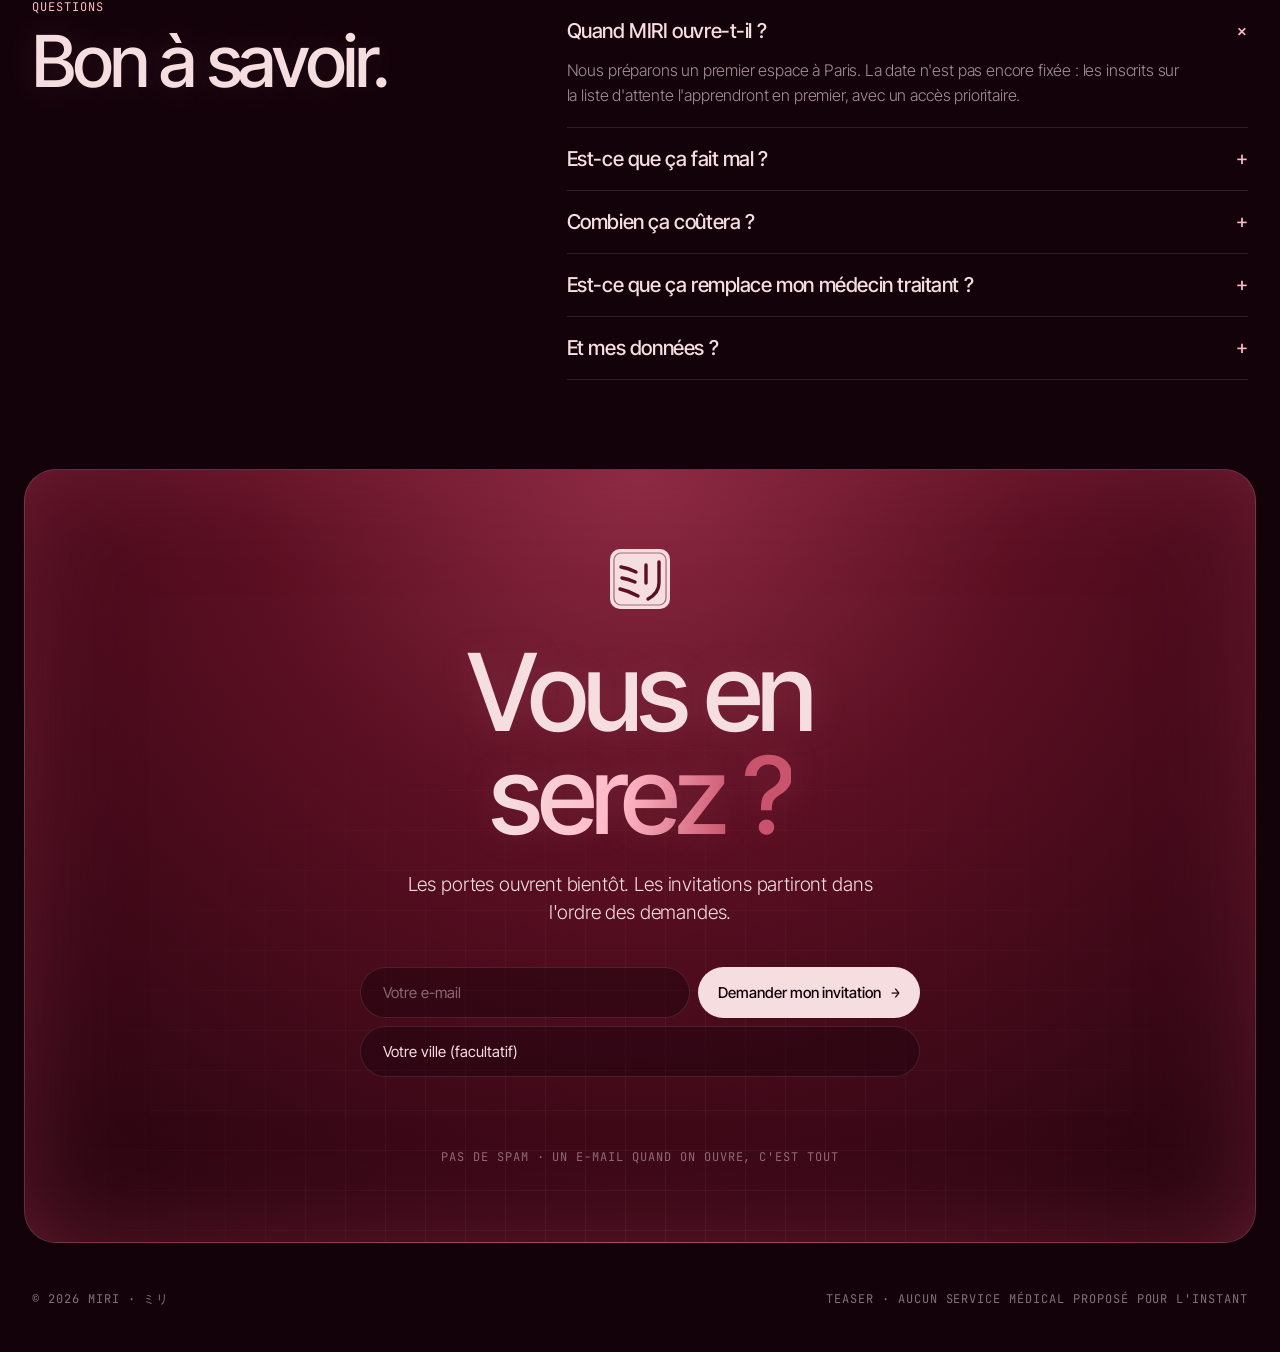
==== commit 22d5fc7a: "MIRI : retour de l'accroche « Votre corps, vu en entier. » Co-Authored-By: Claude Opus 5.5 <noreply@" ====
--- a/miri/index.html
+++ b/miri/index.html
@@ -285,8 +285,8 @@
   <div class="hud h3" aria-hidden="true"><span class="mono">Scan · zones</span><b><span id="zones">0</span><small>/ 50</small></b><div class="bar"><i id="zBar" style="width:0"></i></div></div>
   <div class="hero-copy">
     <div class="tag mono"><i></i>Pré-lancement · Paris</div>
-    <h1>Vous ne vous êtes<br><span class="grad">jamais vu comme ça.</span></h1>
-    <p>Une heure. Un scan. Et tout ce que votre corps sait depuis des années.</p>
+    <h1>Votre corps,<br><span class="grad">vu en entier.</span></h1>
+    <p>Un bilan de santé complet, sans aiguille ni attente. Et un médecin pour tout vous expliquer.</p>
     <div class="ctas"><a href="#liste" class="pill">Demander une invitation <span class="arr">→</span></a><a href="#bilan" class="pill ghost">Découvrir le bilan</a></div>
   </div>
 </header>
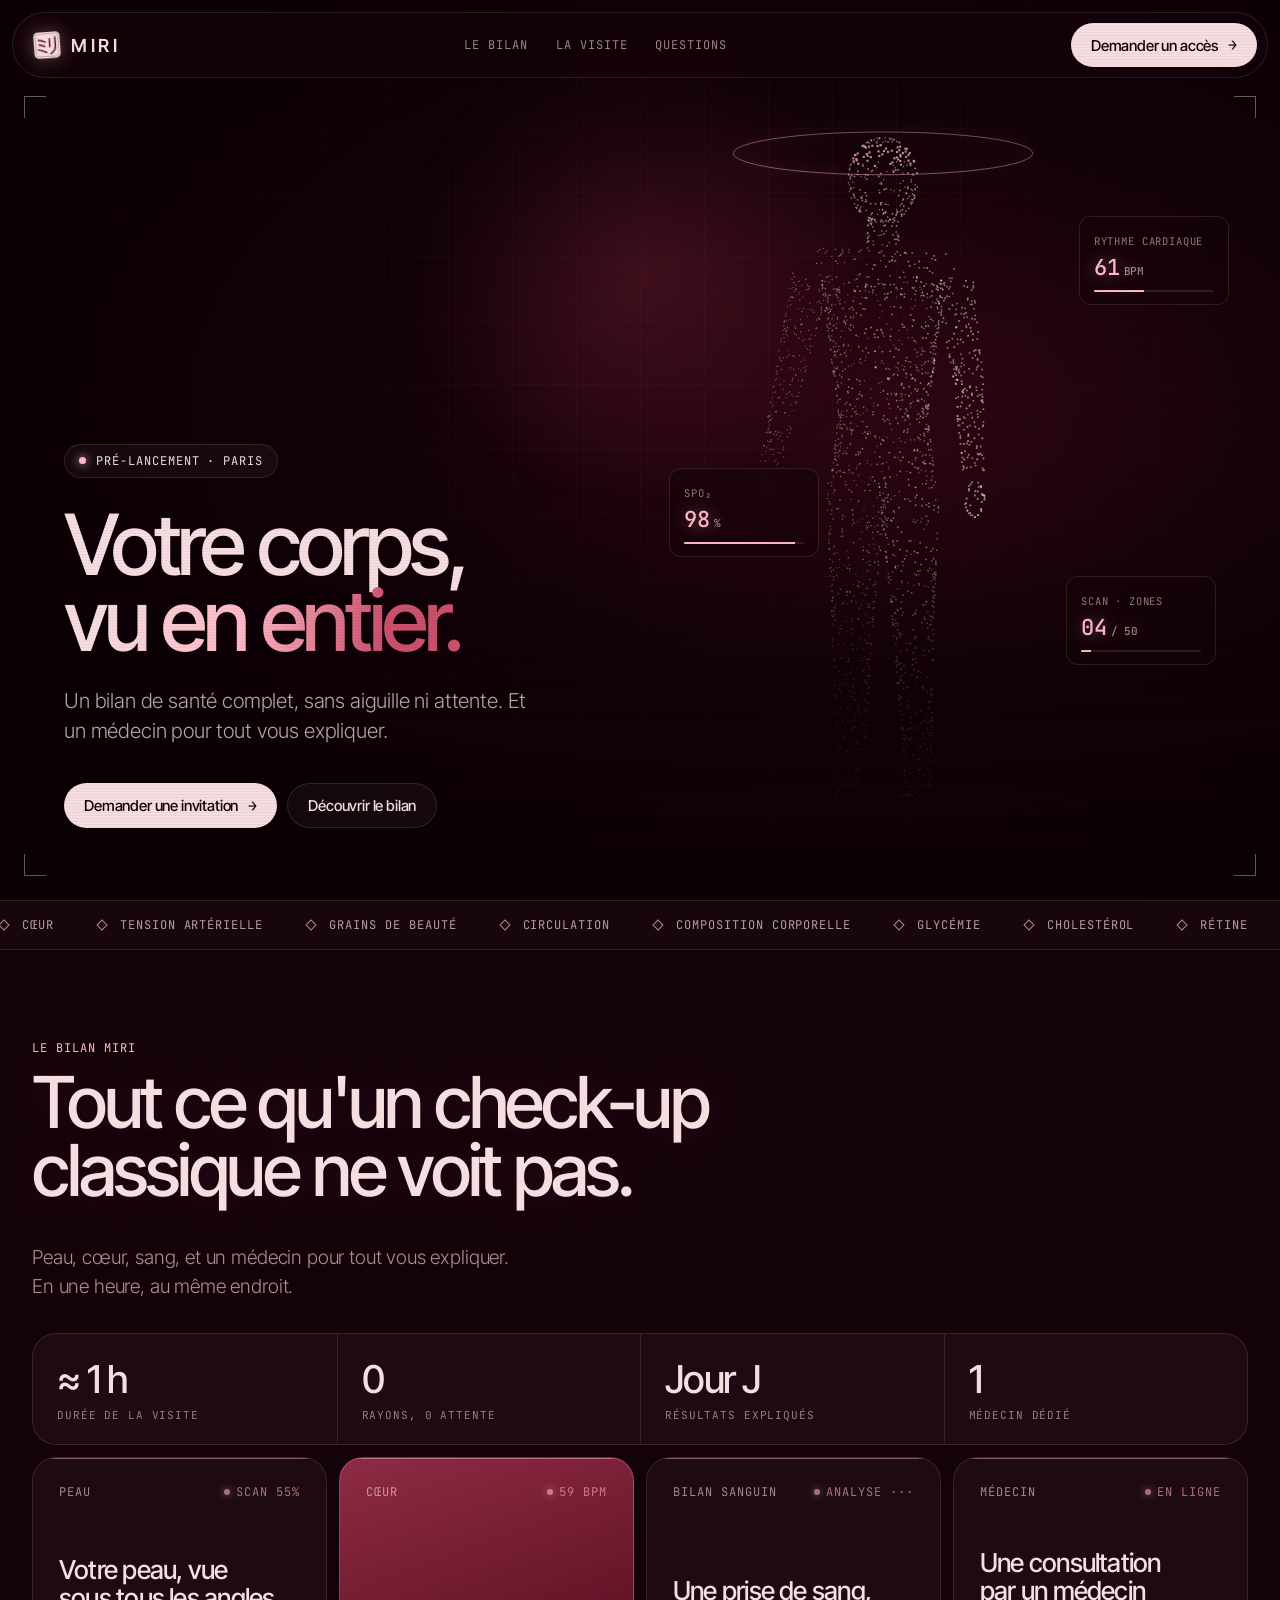
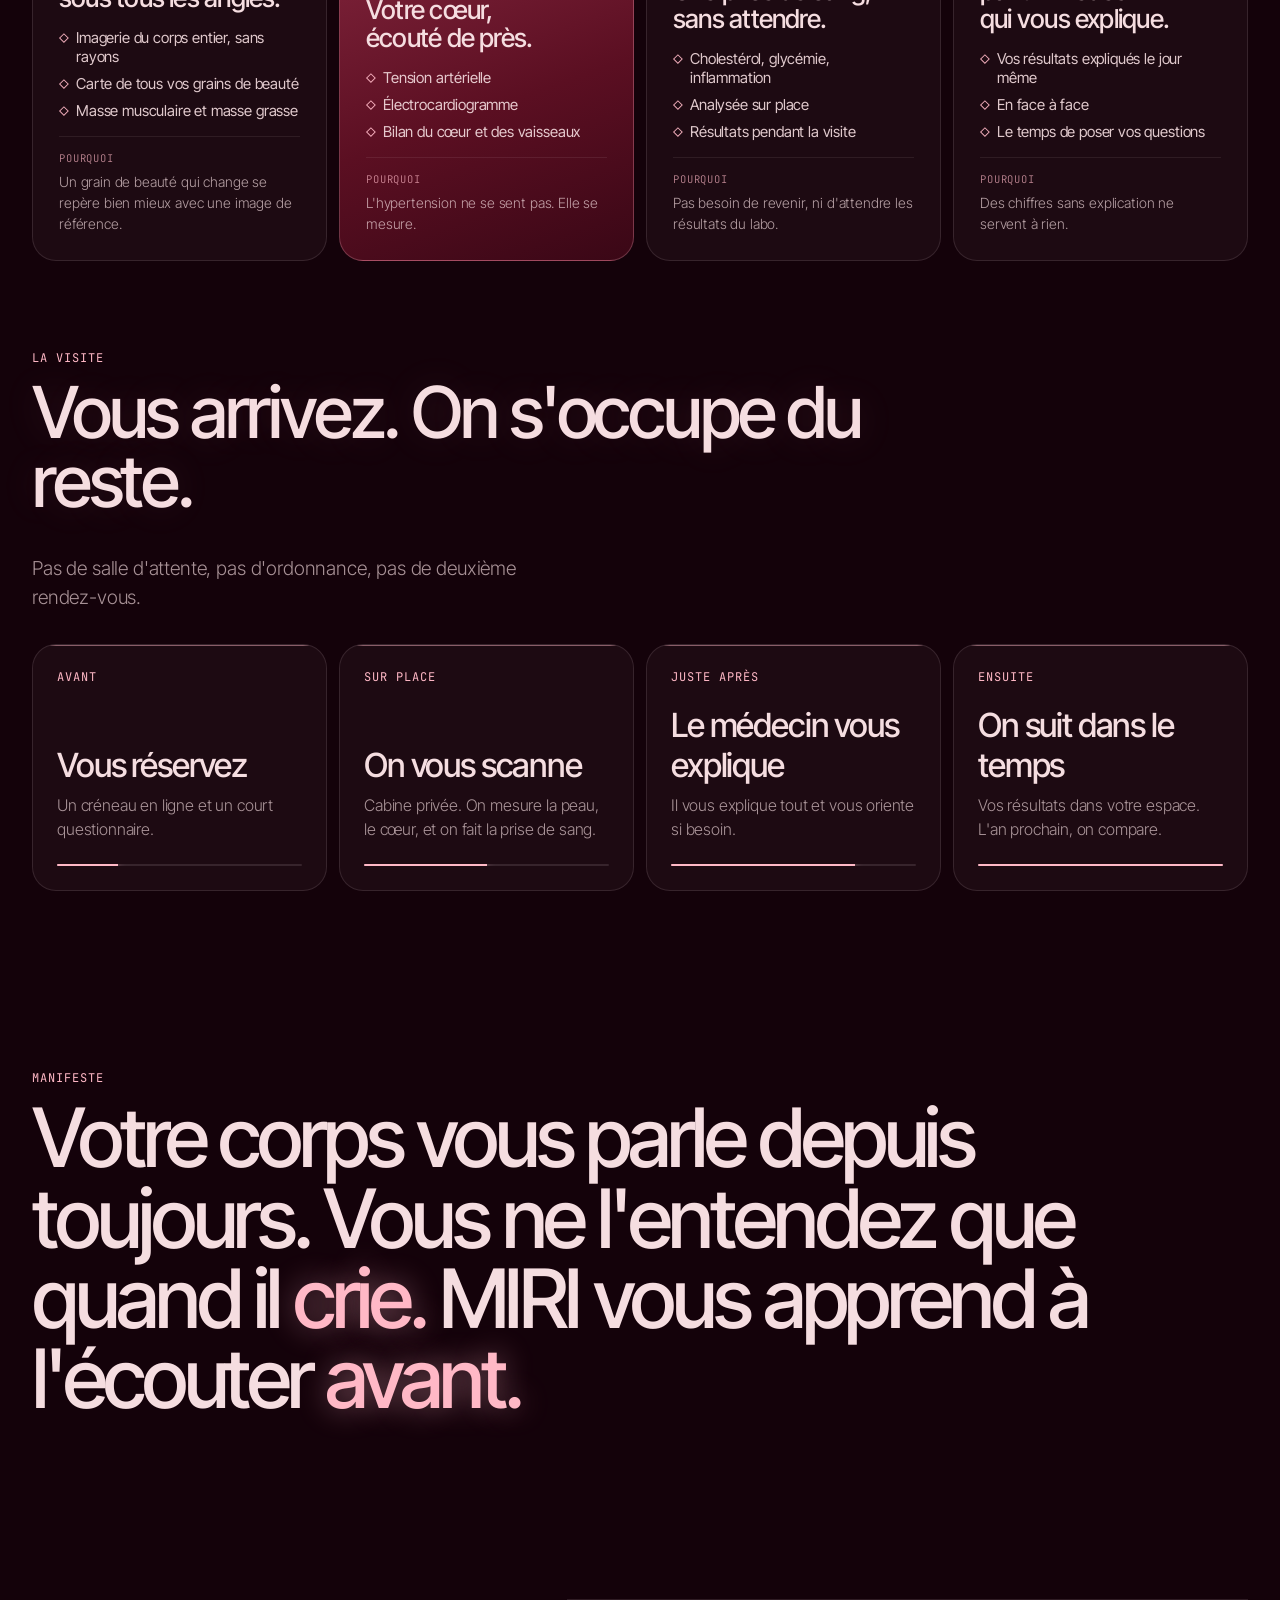
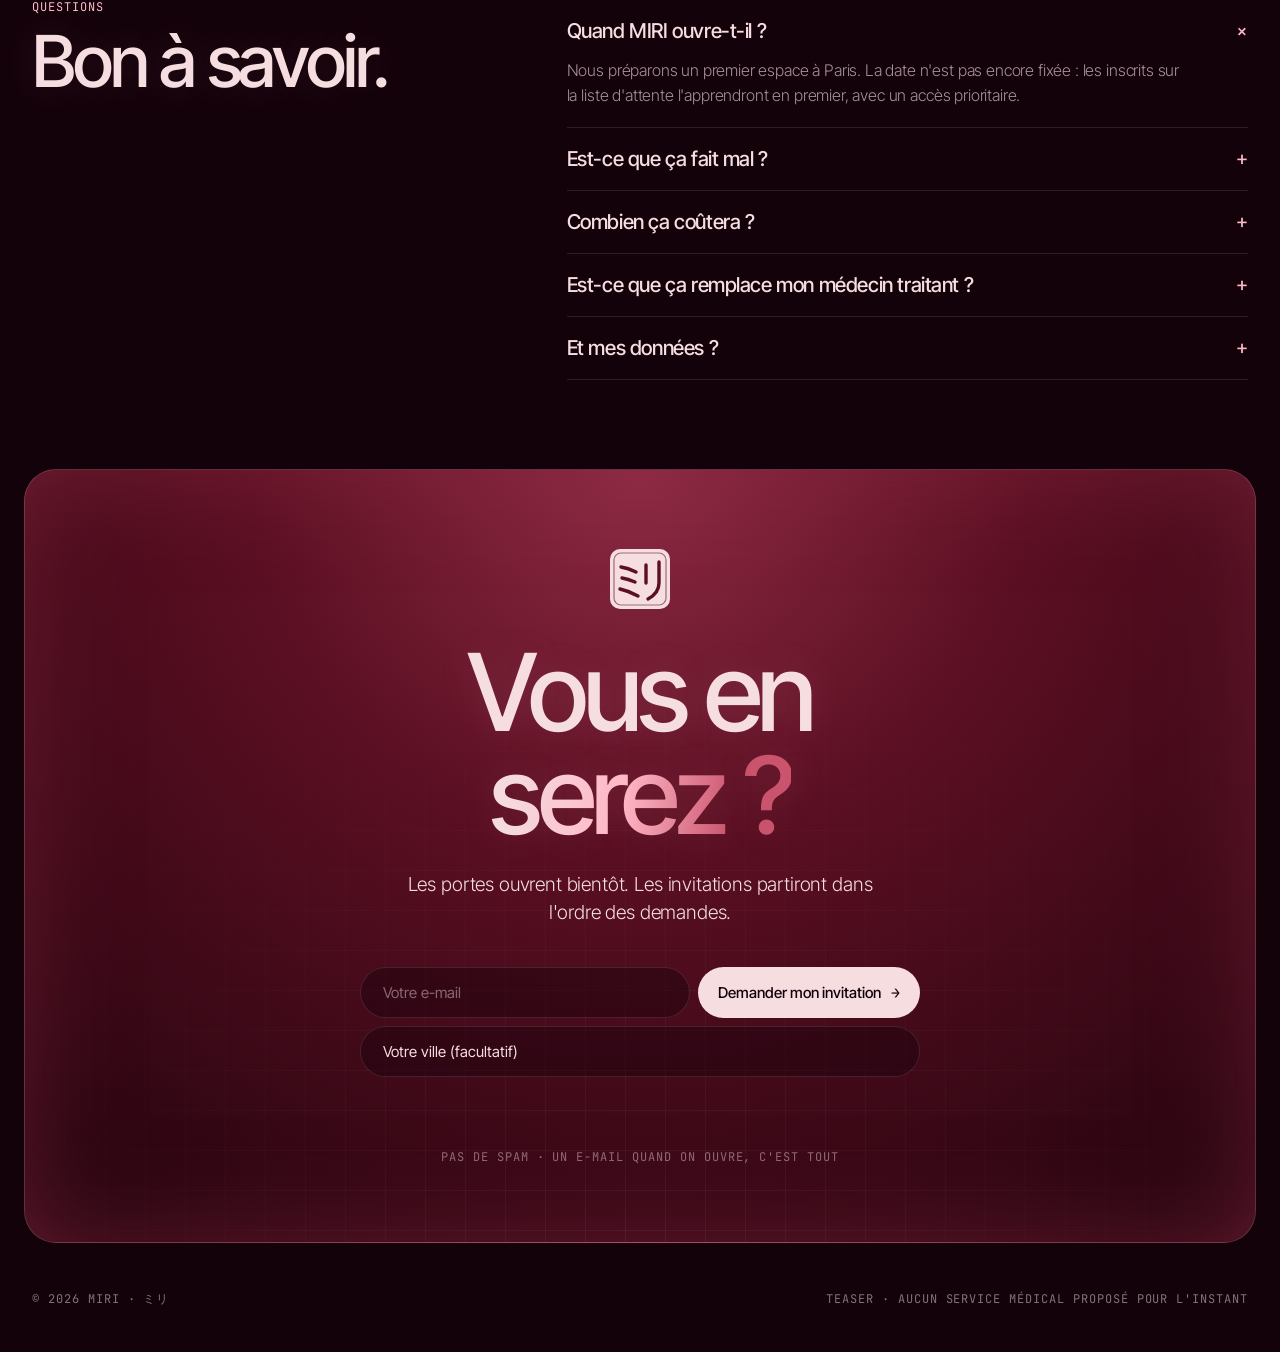
==== commit 2b8df086: "MIRI : nouvelles phrases peau et médecin dans le teaser et sur le site Co-Authored-By: Claude Fable " ====
--- a/miri/index.html
+++ b/miri/index.html
@@ -310,7 +310,7 @@
   <div class="zones">
     <article class="zone reveal">
       <div class="top mono"><span>Peau</span><span class="live" data-live="p">--</span></div>
-      <h3>Votre peau, scannée en entier.</h3>
+      <h3>Votre peau, vue sous tous les angles.</h3>
       <ul><li>Imagerie du corps entier, sans rayons</li><li>Carte de tous vos grains de beauté</li><li>Masse musculaire et masse grasse</li></ul>
       <p class="why"><span class="mono">Pourquoi</span>Un grain de beauté qui change se repère bien mieux avec une image de référence.</p>
     </article>
@@ -329,7 +329,7 @@
     </article>
     <article class="zone reveal">
       <div class="top mono"><span>Médecin</span><span class="live" data-live="m">--</span></div>
-      <h3>Un médecin, pour tout comprendre.</h3>
+      <h3>Une consultation par un médecin qui vous explique.</h3>
       <ul><li>Vos résultats expliqués le jour même</li><li>En face à face</li><li>Le temps de poser vos questions</li></ul>
       <p class="why"><span class="mono">Pourquoi</span>Des chiffres sans explication ne servent à rien.</p>
     </article>
